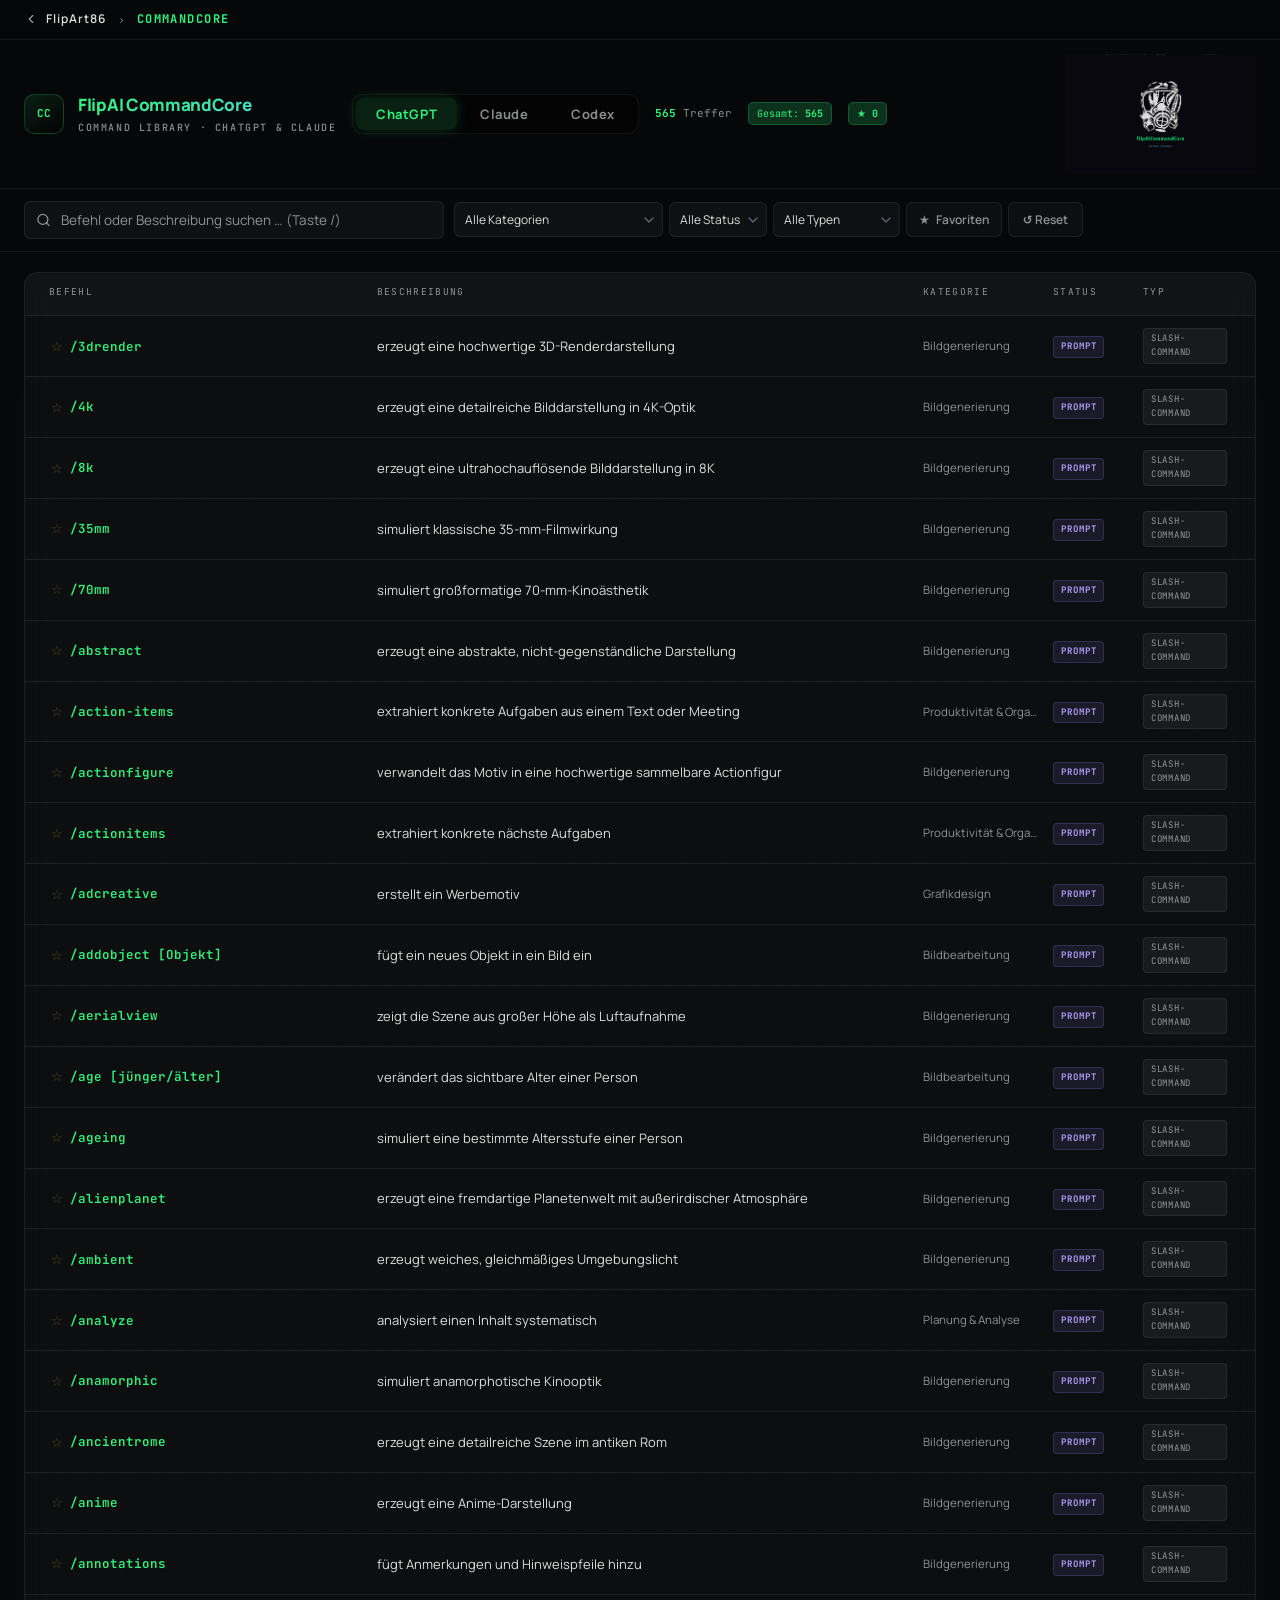
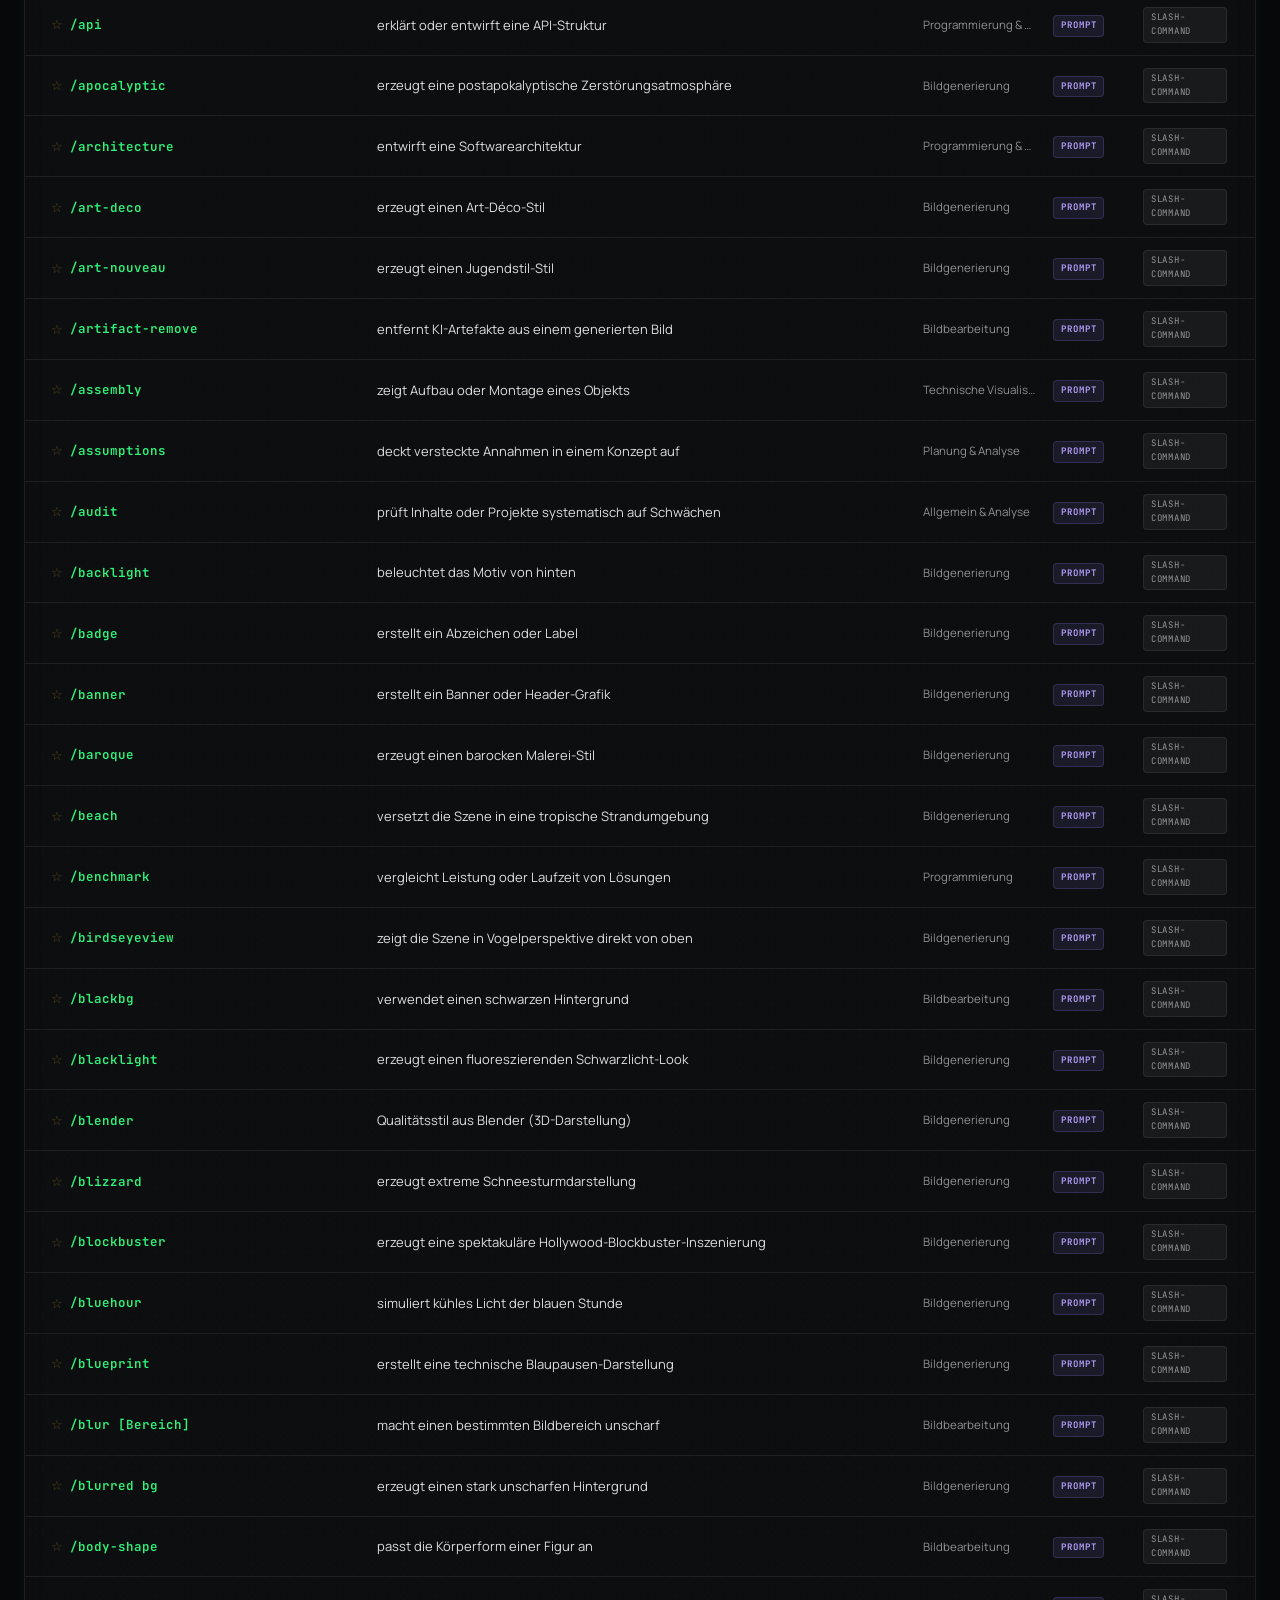
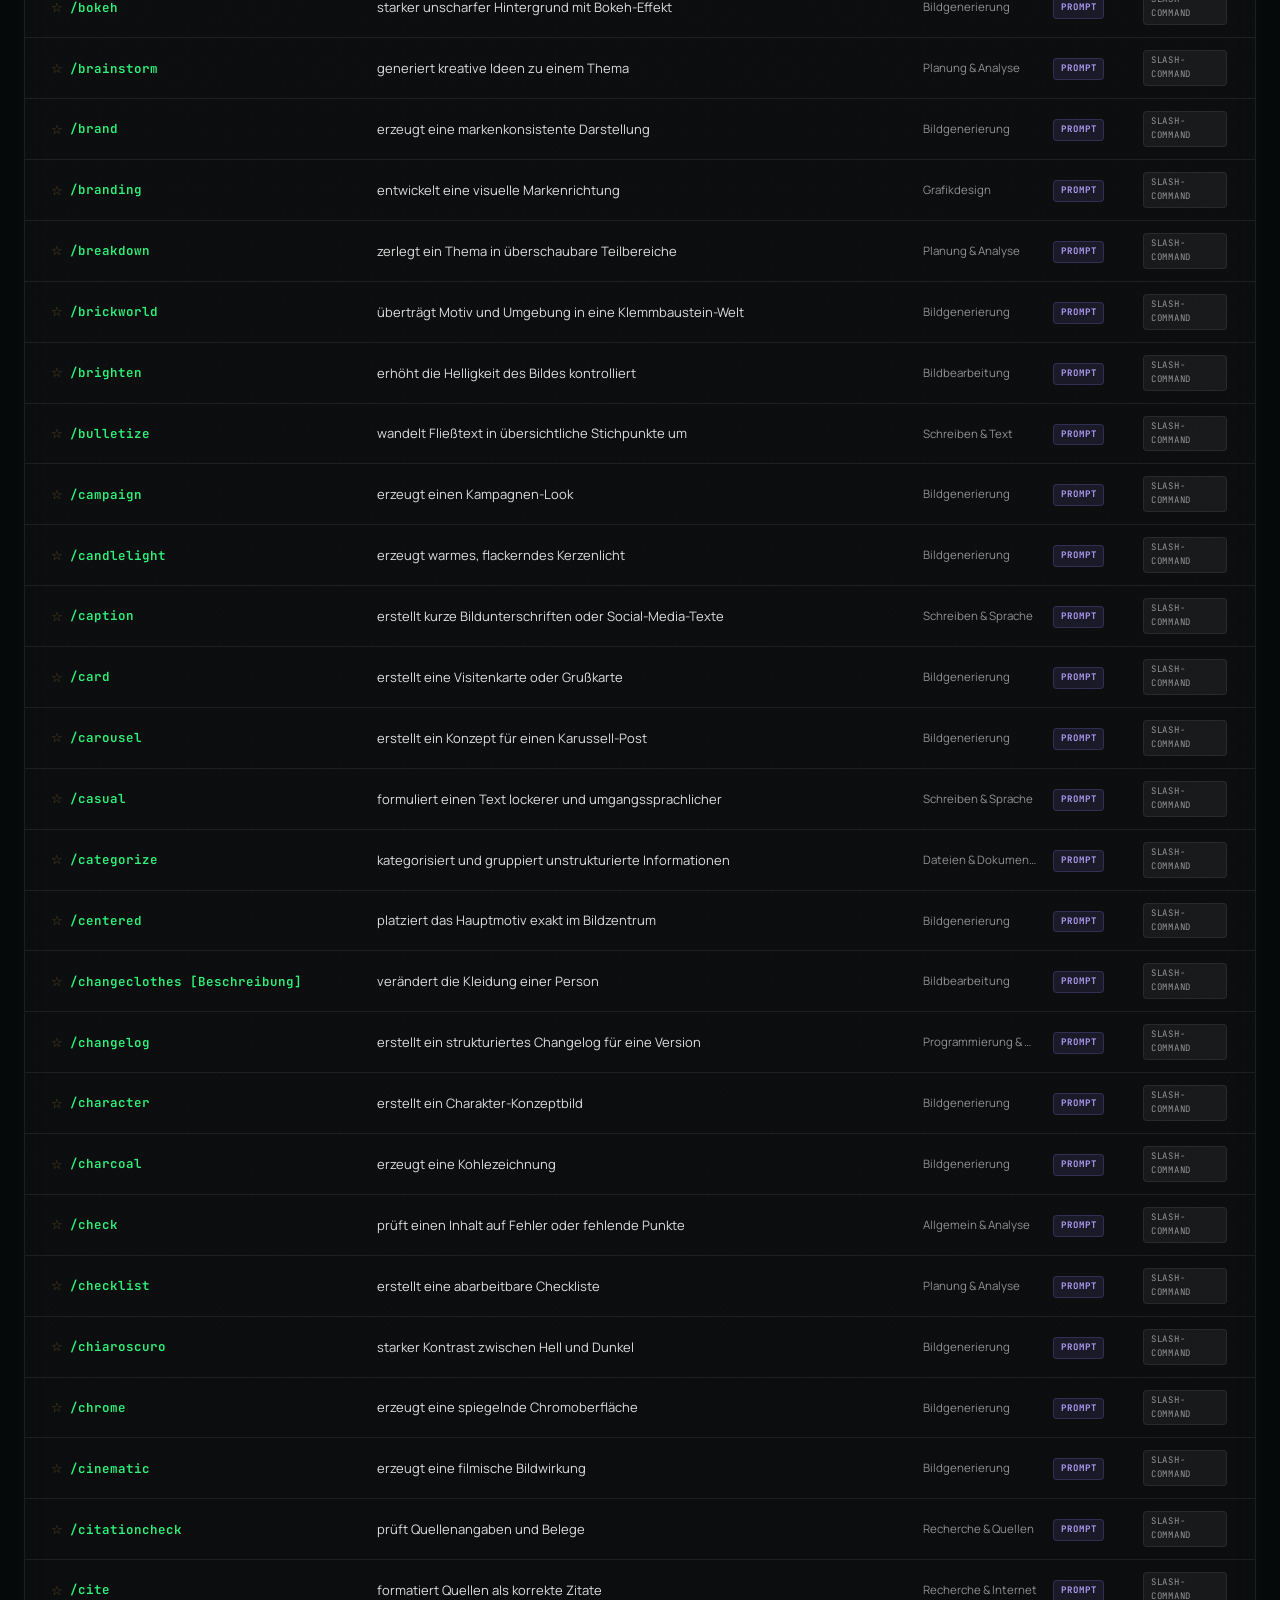
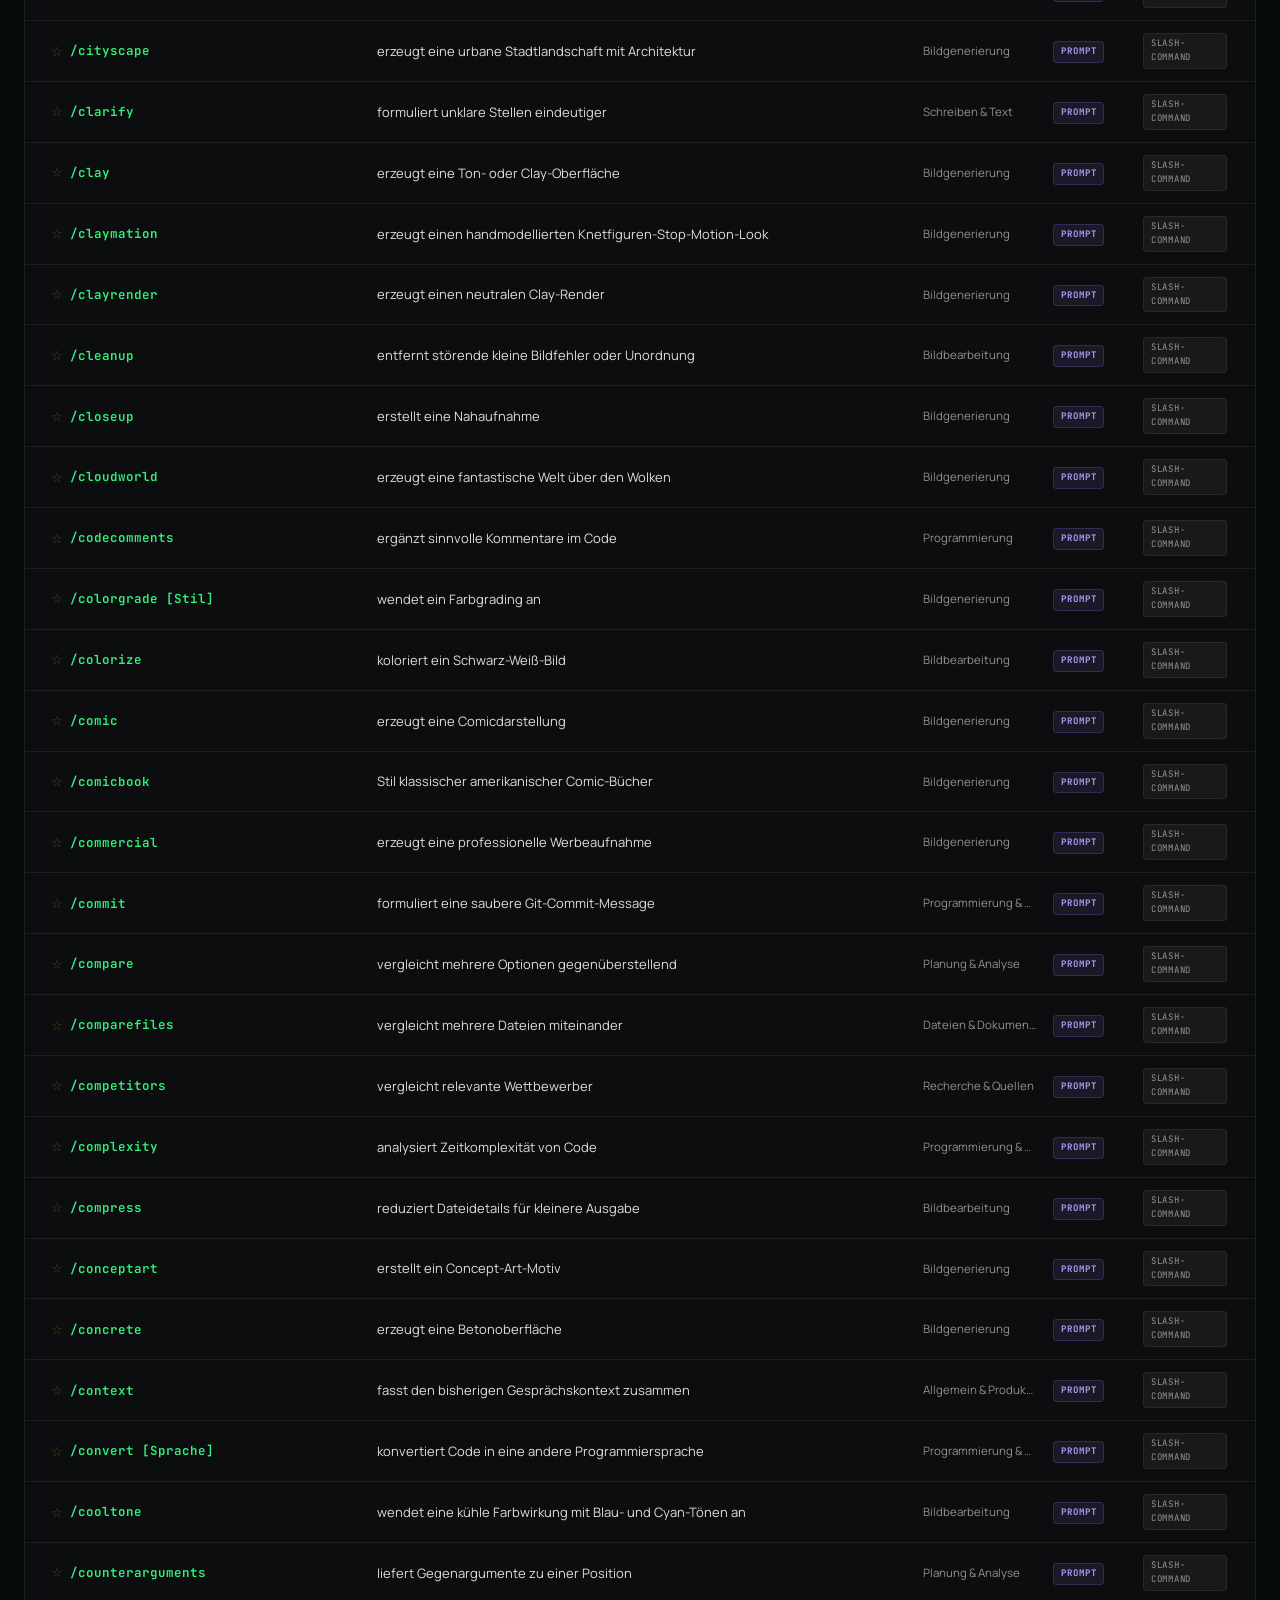
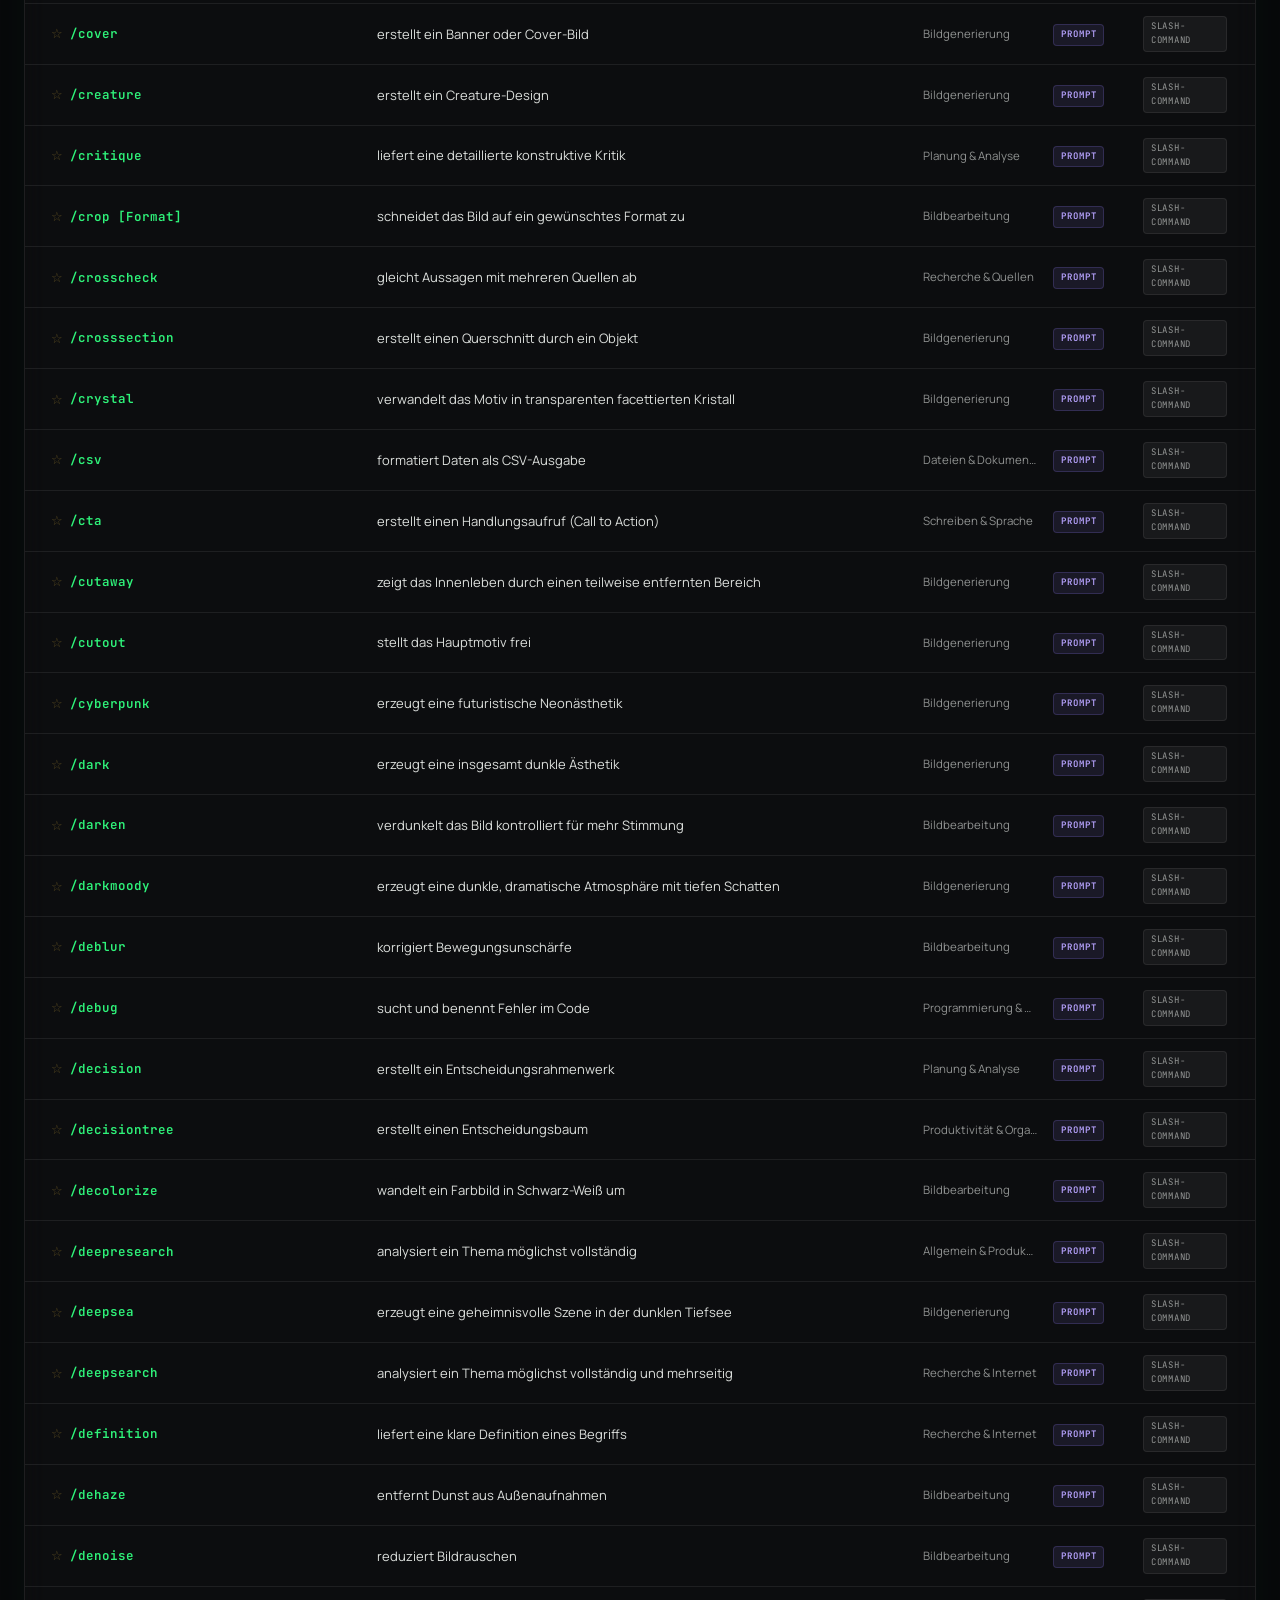
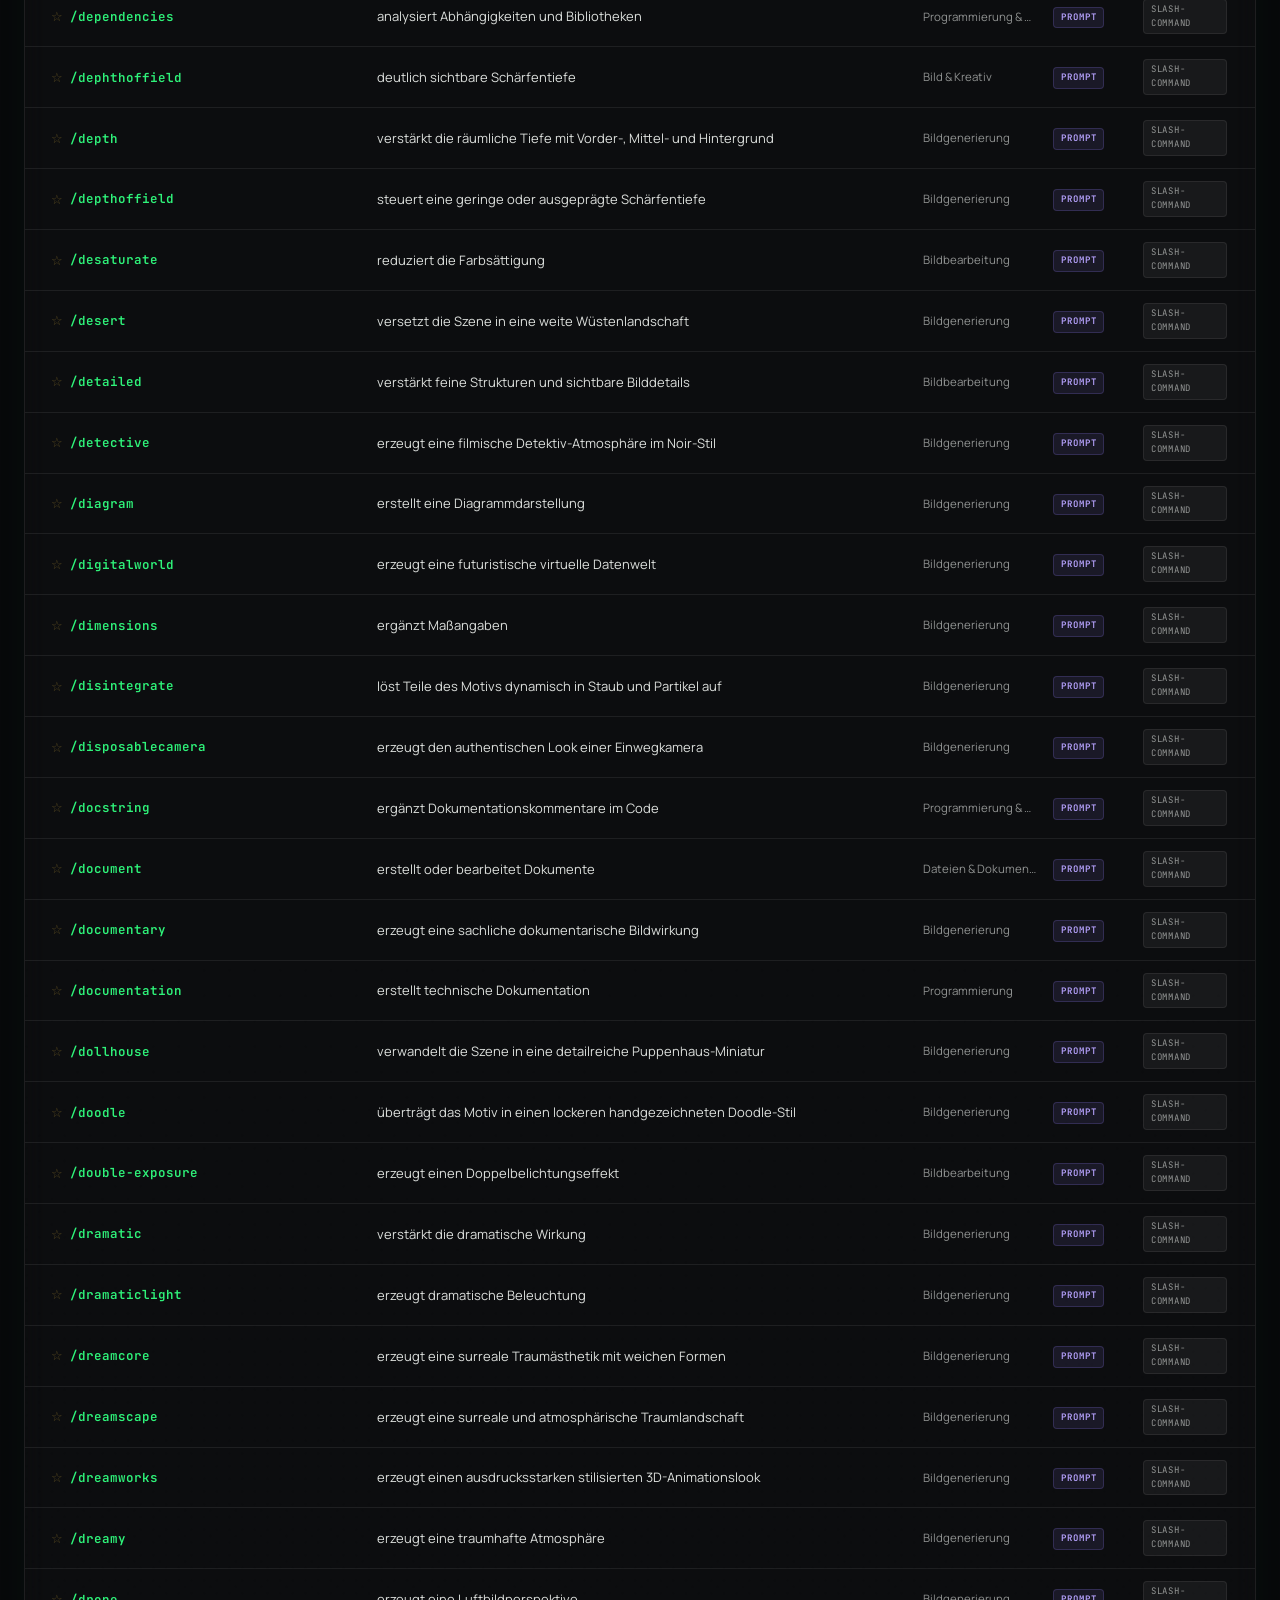
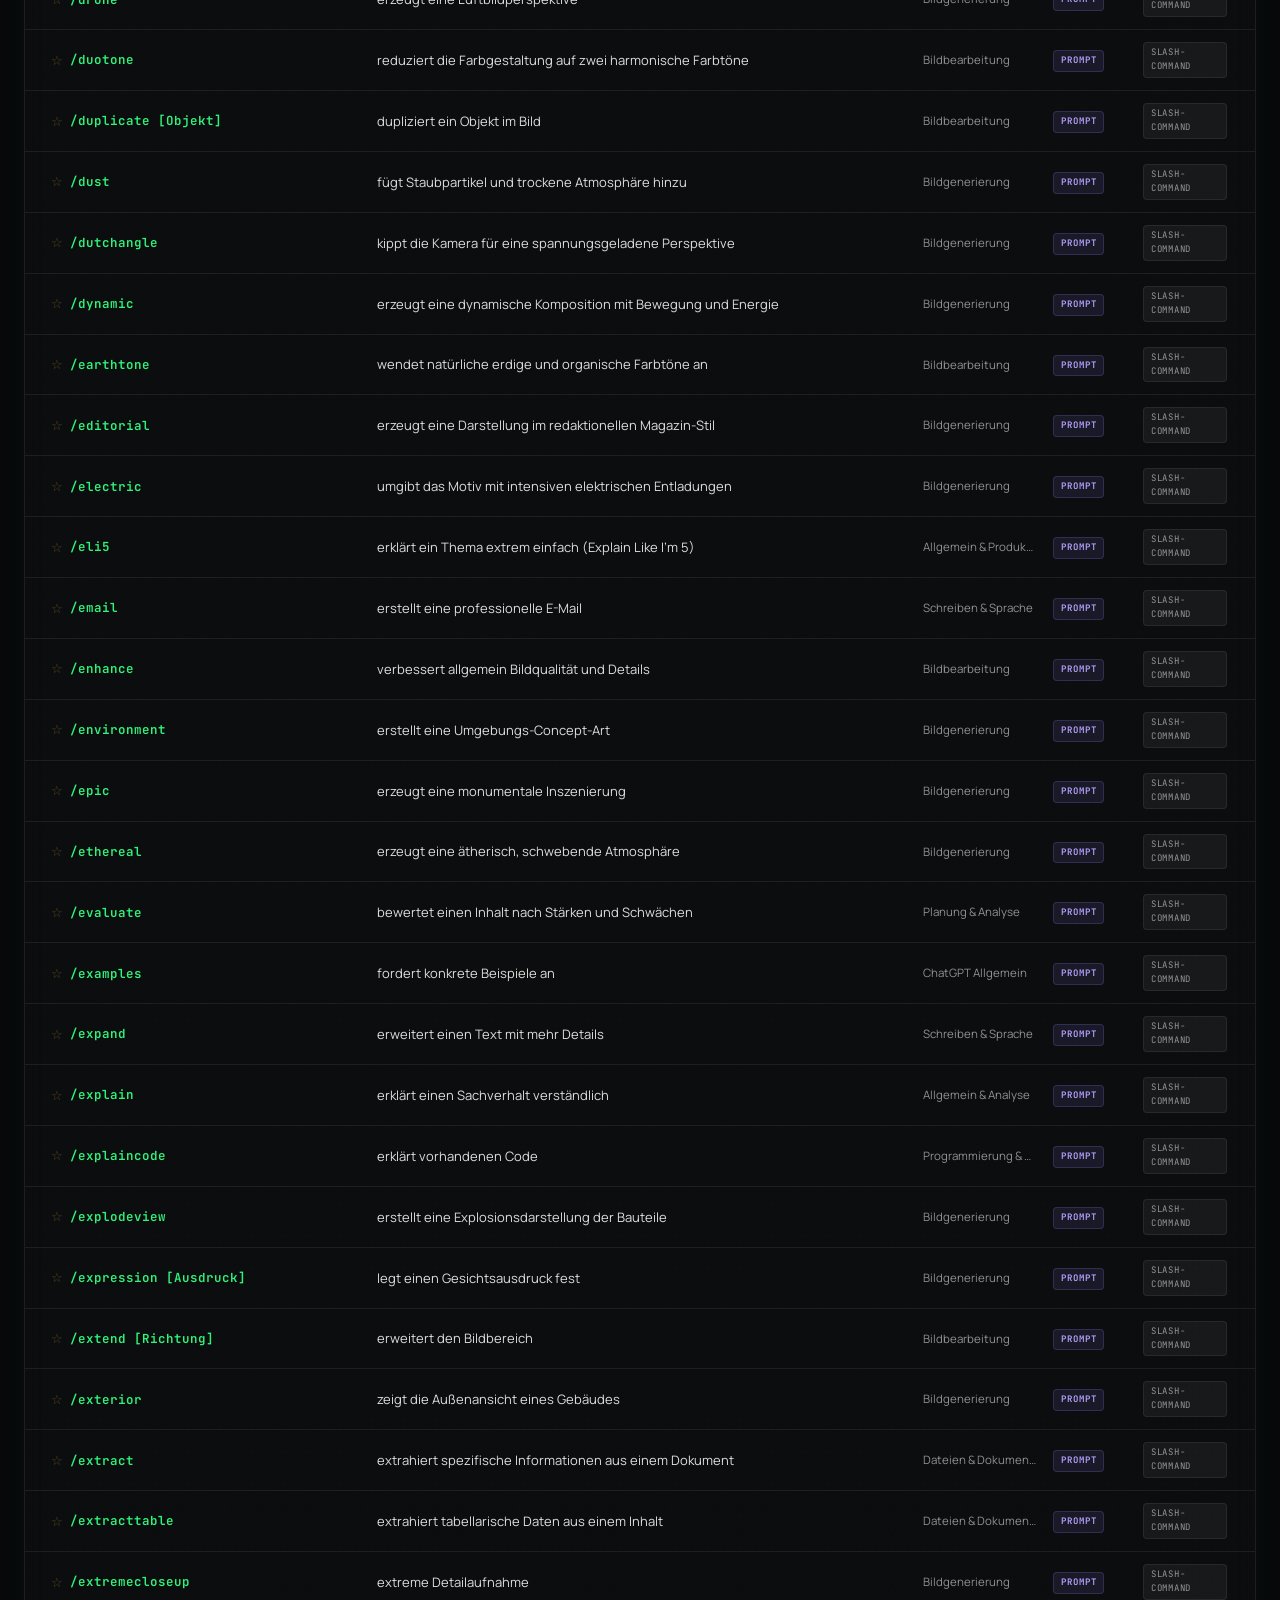
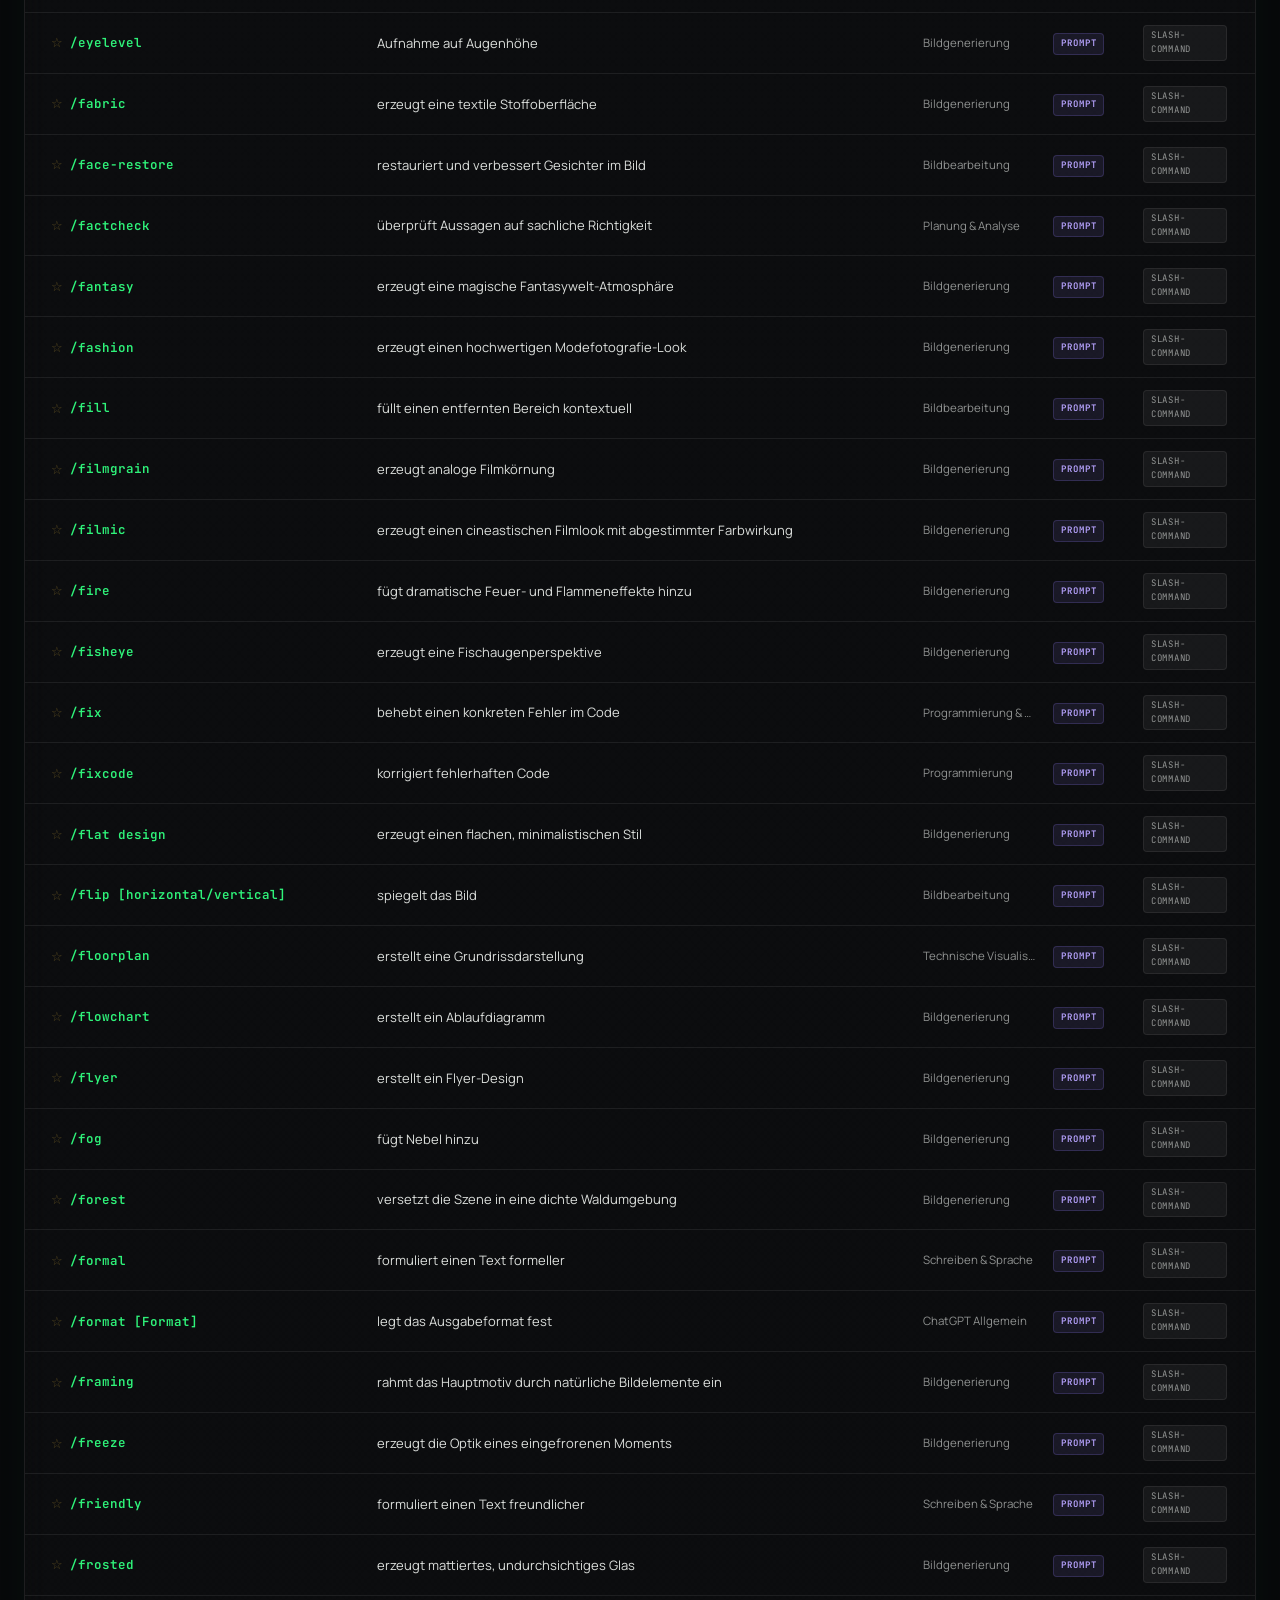
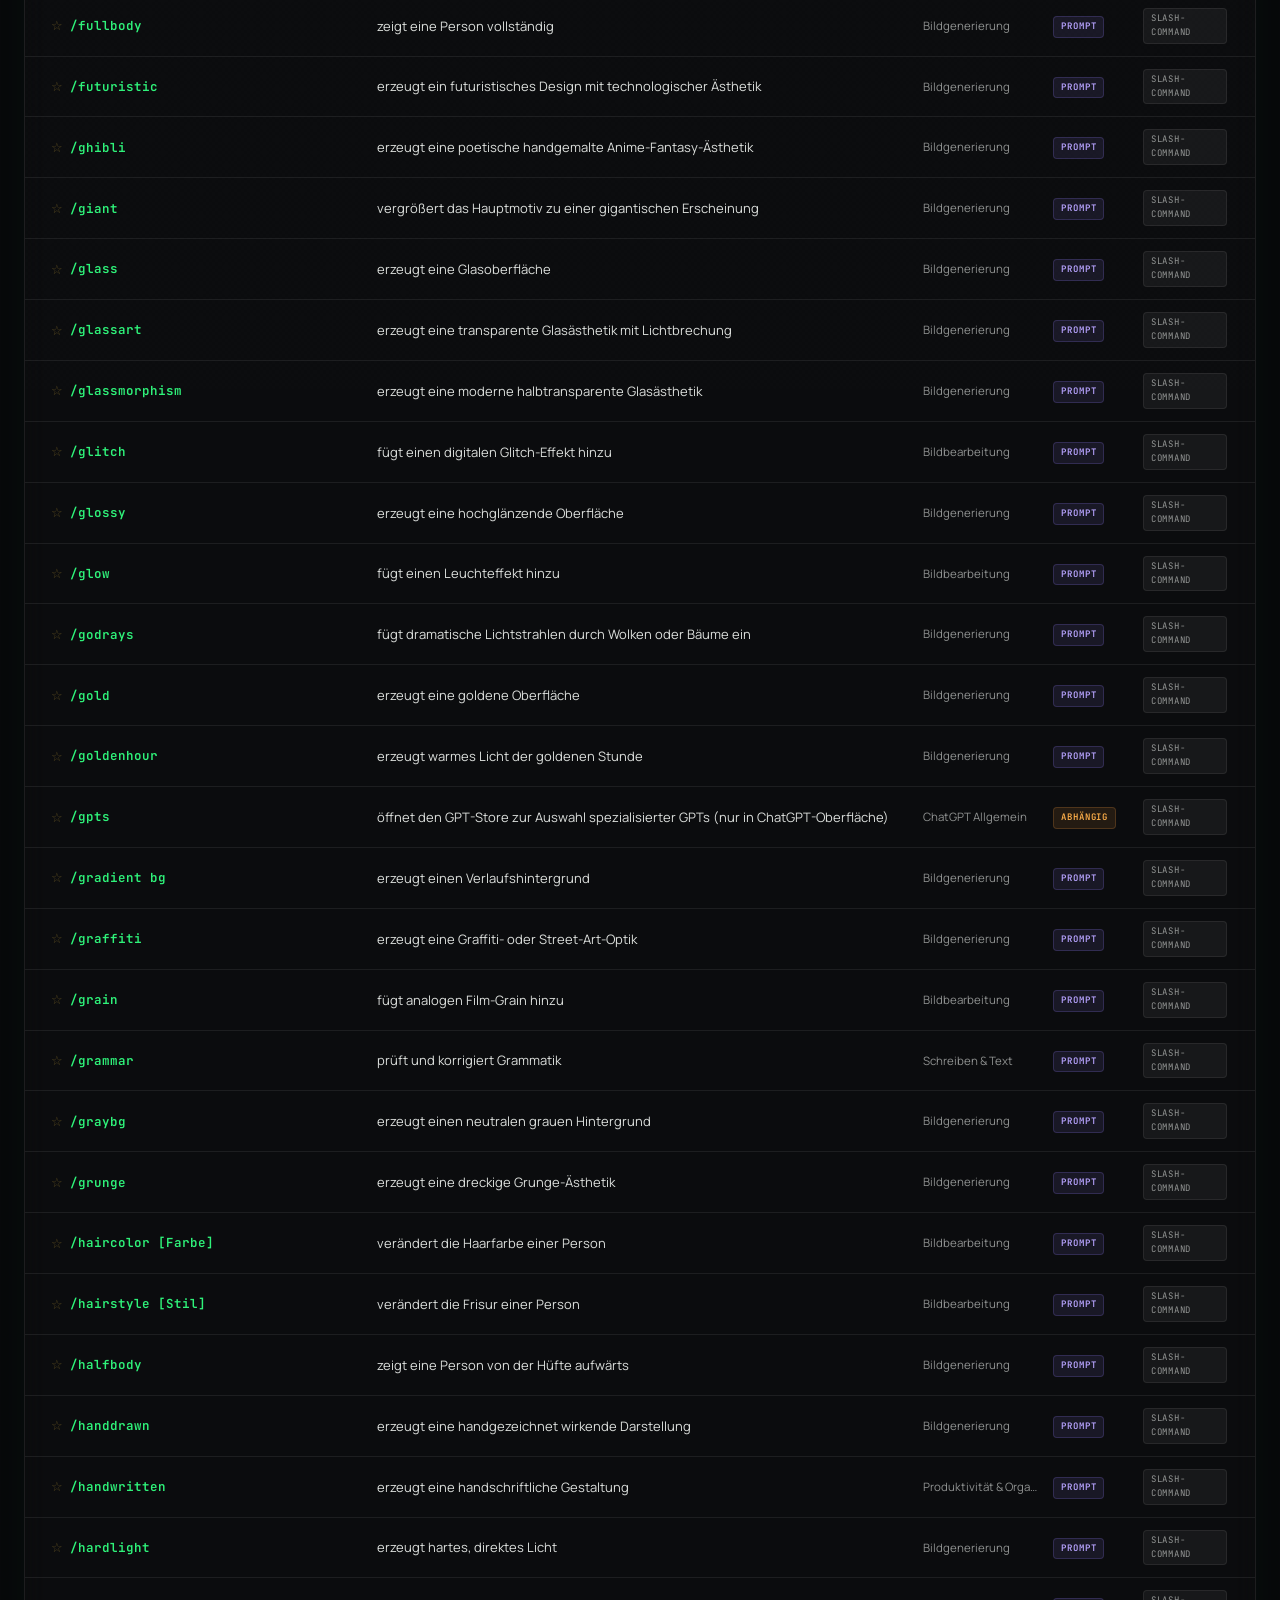
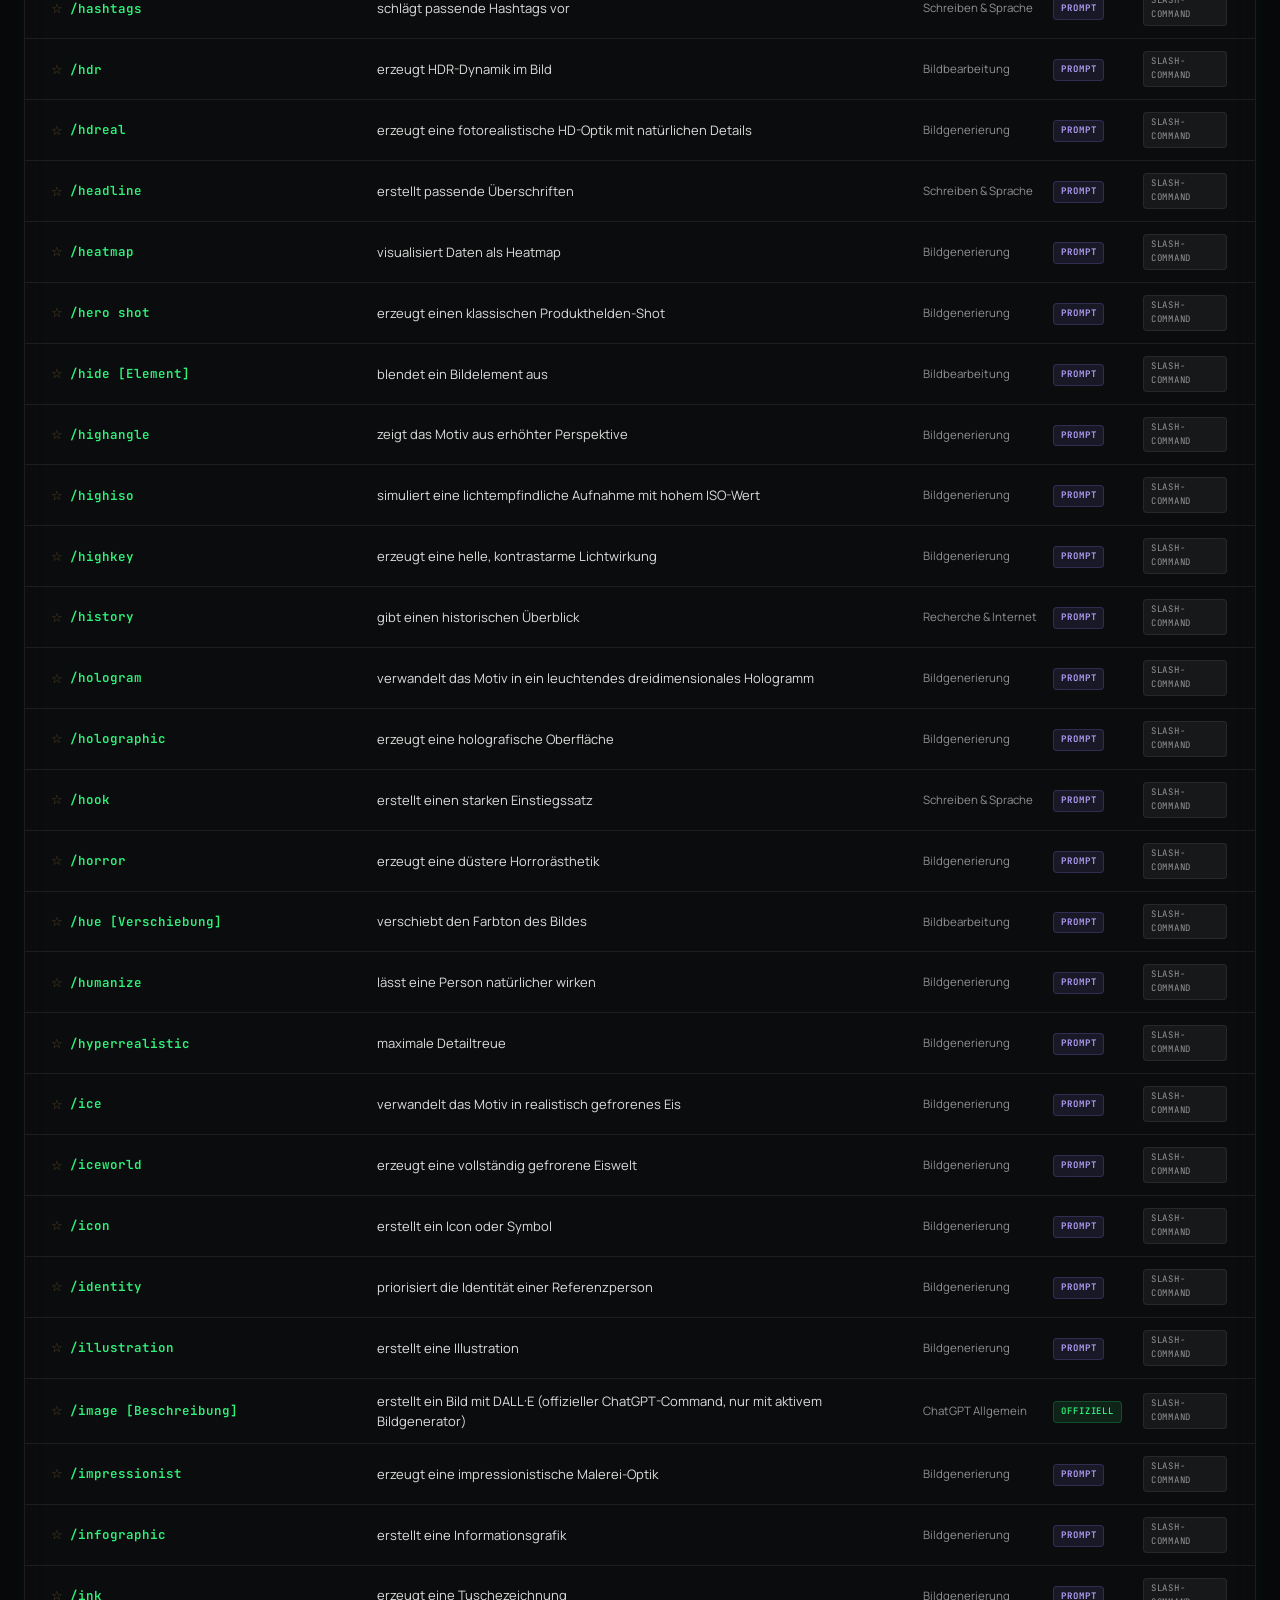
==== commandcore/index.html @ efc71245 "Website v3.9 veröffentlichen – CommandCore und Tools aktualisiert Co-Authored-By: Claude Sonnet 4.6 " ====
<!DOCTYPE html>
<html lang="de" data-platform="chatgpt">
<head>
<meta charset="UTF-8">
<meta name="viewport" content="width=device-width, initial-scale=1.0">
<title>FlipAI CommandCore — FlipArt86</title>
<meta name="description" content="Durchsuchbare Command Library für ChatGPT, Claude und Codex. 565 ChatGPT · 368 Claude · 131 Codex-Befehle — suchen, filtern, kopieren. FlipAICommandCore v1.0.2">
<meta name="robots" content="index, follow">
<link rel="canonical" href="https://www.flipart86.com/commandcore/">
<link rel="icon" type="image/png" href="../assets/logo-tile.png">
<link rel="apple-touch-icon" href="../assets/logo-tile.png">
<link rel="preconnect" href="https://fonts.googleapis.com">
<link rel="preconnect" href="https://fonts.gstatic.com" crossorigin>
<link href="https://fonts.googleapis.com/css2?family=JetBrains+Mono:wght@400;600;700&family=Manrope:wght@400;500;600;700;800&display=swap" rel="stylesheet">
<link rel="stylesheet" href="styles/commandcore.css">
</head>
<body>

<div class="topbar">
  <a href="../" class="topbar-back" aria-label="Zurück zu FlipArt86">
    <svg viewBox="0 0 24 24" fill="none" stroke="currentColor" stroke-width="2" stroke-linecap="round" stroke-linejoin="round"><polyline points="15 18 9 12 15 6"/></svg>
    FlipArt86
  </a>
  <span class="topbar-sep">›</span>
  <span class="topbar-title">COMMANDCORE</span>
</div>

<header>
  <div class="header-brand">
    <div class="header-logo-mark" aria-hidden="true">CC</div>
    <div>
      <div class="header-text-name">FlipAI CommandCore</div>
      <div class="header-text-sub">Command Library · ChatGPT &amp; Claude</div>
    </div>
  </div>
  <div class="platform-switch" role="group" aria-label="Platform wählen">
    <button class="plat-btn active" data-p="chatgpt">ChatGPT</button>
    <button class="plat-btn" data-p="claude">Claude</button>
    <button class="plat-btn" data-p="codex">Codex</button>
  </div>
  <div class="stats" aria-live="polite" aria-atomic="true">
    <span><strong id="stat-match">0</strong> Treffer</span>
    <span class="stat-chip">Gesamt: <strong id="stat-total">0</strong></span>
    <span class="stat-chip">★ <strong id="stat-fav">0</strong></span>
  </div>
  <div class="header-logo-wrap">
    <img class="header-logo-img" src="../assets/web/commandcore/flipai-commandcore-splash.webp" alt="FlipAICommandCore Logo" width="1588" height="996">
  </div>
</header>

<div class="toolbar" role="search">
  <div class="search-wrap">
    <svg class="search-icon" viewBox="0 0 24 24" fill="none" stroke="currentColor" stroke-width="2" stroke-linecap="round" stroke-linejoin="round" aria-hidden="true"><circle cx="11" cy="11" r="8"/><path d="m21 21-4.35-4.35"/></svg>
    <input type="search" id="cc-search" class="search-input" placeholder="Befehl oder Beschreibung suchen … (Taste /)" aria-label="Befehle durchsuchen" autocomplete="off" spellcheck="false">
    <button id="cc-search-clear" class="search-clear" aria-label="Suche leeren" title="Suche leeren">
      <svg width="13" height="13" viewBox="0 0 24 24" fill="none" stroke="currentColor" stroke-width="2.5" stroke-linecap="round"><line x1="18" y1="6" x2="6" y2="18"/><line x1="6" y1="6" x2="18" y2="18"/></svg>
    </button>
  </div>
  <div class="filter-group">
    <select id="cc-cat"    class="filter-select" aria-label="Kategorie filtern"><option value="">Alle Kategorien</option></select>
    <select id="cc-status" class="filter-select" aria-label="Status filtern"><option value="">Alle Status</option></select>
    <select id="cc-type"   class="filter-select" aria-label="Typ filtern"><option value="">Alle Typen</option></select>
    <button id="cc-fav-toggle" class="fav-toggle" aria-pressed="false" title="Nur Favoriten anzeigen">
      <span class="fav-star" aria-hidden="true">★</span> Favoriten
    </button>
    <button id="cc-reset" class="btn-reset" aria-label="Alle Filter zurücksetzen">↺ Reset</button>
  </div>
</div>

<main id="main-content">
  <div class="cmd-table-wrap">
    <div class="cmd-thead" role="row" aria-hidden="true">
      <div class="th">Befehl</div>
      <div class="th">Beschreibung</div>
      <div class="th">Kategorie</div>
      <div class="th">Status</div>
      <div class="th">Typ</div>
      <div class="th"></div>
    </div>
    <div id="cc-list" class="cmd-list" role="list" aria-label="Befehlsliste"></div>
    <div id="cc-empty" class="empty-state" role="status" aria-live="polite">
      <div class="empty-icon" aria-hidden="true">⌕</div>
      <div class="empty-title">Keine Treffer</div>
      <div class="empty-sub">Andere Suchbegriffe oder Filter ausprobieren</div>
      <button id="cc-empty-reset" class="empty-reset">↺ Alle Filter zurücksetzen</button>
    </div>
  </div>
</main>

<div id="cc-toast" class="toast" role="status" aria-live="polite" aria-atomic="true"></div>

<footer class="page-footer">
  <div class="footer-brand">
    <a href="../">← FlipArt86.com</a>
    &nbsp;·&nbsp; FlipAI CommandCore &nbsp;·&nbsp; © 2026 GStone City, AT
  </div>
  <div class="footer-meta">ChatGPT: 565 &nbsp;·&nbsp; Claude: 368 &nbsp;·&nbsp; Codex: 131 &nbsp;·&nbsp; Gesamt: 1.064 &nbsp;·&nbsp; v1.0.2</div>
</footer>

<script src="scripts/commandcore.js"></script>
</body>
</html>
---- commandcore/styles/commandcore.css ----
/* FlipAI CommandCore — Web-Version
   FlipArt86 Design: Near-black + Neon-Grün (ChatGPT) + Cyan (Claude)
   Stand: 2026-09-19 */

:root {
  --bg: #07080a;
  --bg-panel: rgba(10,12,16,0.97);
  --bg-glass: rgba(14,16,22,0.85);
  --bg-row: rgba(18,20,28,0.55);
  --bg-row-hover: rgba(26,30,42,0.80);
  --green: #2ff37a;
  --cyan: #4fd0e0;
  --accent: var(--green);
  --accent-dim: rgba(47,243,122,0.18);
  --accent-glow: 0 0 18px rgba(47,243,122,0.28);
  --text: #eef1ee;
  --text-sub: rgba(238,241,238,0.92);
  --text-dim: rgba(238,241,238,0.58);
  --border: rgba(255,255,255,0.07);
  --border-accent: rgba(47,243,122,0.22);
  --radius: 10px;
  --radius-sm: 6px;
  --mono: 'JetBrains Mono', 'Cascadia Code', 'Consolas', monospace;
  --sans: 'Manrope', system-ui, sans-serif;
  --transition: 0.15s ease;
}
[data-platform="claude"] {
  --accent: var(--cyan);
  --accent-dim: rgba(79,208,224,0.15);
  --accent-glow: 0 0 18px rgba(79,208,224,0.25);
  --border-accent: rgba(79,208,224,0.22);
}

*,*::before,*::after { box-sizing: border-box; margin: 0; padding: 0; }
html { scroll-behavior: smooth; }
body {
  background: var(--bg);
  color: var(--text);
  font-family: var(--sans);
  font-size: 14px;
  line-height: 1.55;
  min-height: 100vh;
  display: flex;
  flex-direction: column;
}

:focus-visible { outline: 2px solid var(--accent); outline-offset: 2px; border-radius: var(--radius-sm); }
@media (prefers-reduced-motion: reduce) { *, *::before, *::after { transition: none !important; animation: none !important; } }

::-webkit-scrollbar { width: 5px; }
::-webkit-scrollbar-track { background: transparent; }
::-webkit-scrollbar-thumb { background: rgba(255,255,255,0.09); border-radius: 3px; }
::-webkit-scrollbar-thumb:hover { background: rgba(255,255,255,0.18); }

.topbar {
  background: rgba(7,8,10,0.98);
  border-bottom: 1px solid var(--border);
  padding: 10px 24px;
  display: flex;
  align-items: center;
  gap: 12px;
  position: sticky;
  top: 0;
  z-index: 200;
  backdrop-filter: blur(12px);
}
.topbar-back {
  display: flex;
  align-items: center;
  gap: 8px;
  color: var(--text-sub);
  text-decoration: none;
  font-size: 12px;
  font-weight: 600;
  letter-spacing: 0.08em;
  transition: color var(--transition);
}
.topbar-back:hover { color: var(--text); }
.topbar-back svg { width: 14px; height: 14px; opacity: 0.7; }
.topbar-sep { color: var(--text-dim); font-size: 11px; }
.topbar-title {
  font-size: 12px;
  font-weight: 700;
  letter-spacing: 0.12em;
  color: var(--accent);
  font-family: var(--mono);
  transition: color var(--transition);
}

header {
  background: rgba(7,8,10,0.99);
  border-bottom: 1px solid var(--border);
  padding: 14px 24px 14px;
  display: flex;
  flex-wrap: nowrap;
  align-items: center;
  gap: 16px;
}
/* Logo rechts im Header */
.header-logo-wrap {
  margin-left: auto;
  flex-shrink: 0;
  display: flex;
  align-items: center;
  overflow: hidden;
}
.header-logo-img {
  display: block;
  height: 120px;
  width: auto;
  max-width: 260px;
  object-fit: contain;
  object-position: right center;
  opacity: 0.88;
  pointer-events: none;
  user-select: none;
}
.header-brand { display: flex; align-items: center; gap: 14px; flex-shrink: 0; }
.header-logo-mark {
  width: 40px; height: 40px;
  border-radius: 10px;
  border: 1px solid var(--border-accent);
  background: linear-gradient(145deg, rgba(47,243,122,0.10), rgba(0,0,0,0.5));
  display: flex; align-items: center; justify-content: center;
  font-family: var(--mono);
  font-size: 11px; font-weight: 700;
  color: var(--accent);
  flex-shrink: 0;
  transition: border-color var(--transition), color var(--transition);
}
.header-text-name {
  font-size: 17px; font-weight: 800; letter-spacing: -0.3px;
  background: linear-gradient(135deg, var(--green) 0%, var(--cyan) 100%);
  -webkit-background-clip: text; -webkit-text-fill-color: transparent; background-clip: text;
}
.header-text-sub {
  font-size: 10px; font-weight: 500; letter-spacing: 0.16em;
  color: var(--text-dim); margin-top: 1px;
  font-family: var(--mono);
  text-transform: uppercase;
}

.platform-switch {
  display: flex; gap: 3px;
  background: rgba(0,0,0,0.45);
  border: 1px solid rgba(255,255,255,0.06);
  border-radius: 11px; padding: 3px;
}
.plat-btn {
  padding: 7px 20px;
  border: none; border-radius: 8px;
  cursor: pointer; font-size: 13px; font-weight: 700;
  letter-spacing: 0.04em;
  transition: var(--transition);
  background: transparent;
  color: var(--text-dim);
  font-family: inherit;
}
.plat-btn[data-p="chatgpt"].active { background: rgba(47,243,122,0.12); color: var(--green); box-shadow: 0 0 14px rgba(47,243,122,0.18); }
.plat-btn[data-p="claude"].active  { background: rgba(79,208,224,0.12); color: var(--cyan);  box-shadow: 0 0 14px rgba(79,208,224,0.18); }
.plat-btn:hover:not(.active) { background: rgba(255,255,255,0.05); color: var(--text-sub); }

.stats {
  font-family: var(--mono);
  font-size: 11px;
  color: var(--text-dim);
  display: flex; gap: 16px; align-items: center; flex-wrap: wrap;
}
.stats strong { color: var(--accent); font-weight: 700; transition: color var(--transition); }
.stat-chip {
  background: var(--accent-dim);
  border: 1px solid var(--border-accent);
  border-radius: 5px; padding: 3px 8px;
  font-size: 10px; color: var(--accent);
  transition: all var(--transition);
}

.toolbar {
  position: sticky;
  top: 43px;
  z-index: 150;
  background: rgba(7,8,10,0.97);
  border-bottom: 1px solid var(--border);
  padding: 12px 24px;
  display: flex; flex-wrap: wrap; gap: 10px; align-items: center;
  backdrop-filter: blur(10px);
}

.search-wrap { position: relative; flex: 1; min-width: 200px; max-width: 420px; }
.search-icon {
  position: absolute; left: 12px; top: 50%;
  transform: translateY(-50%);
  color: var(--text-dim); pointer-events: none;
  width: 15px; height: 15px;
}
.search-input {
  width: 100%;
  background: rgba(255,255,255,0.04);
  border: 1px solid var(--border);
  border-radius: var(--radius-sm);
  color: var(--text); font-family: inherit; font-size: 13.5px;
  padding: 9px 36px 9px 36px;
  outline: none;
  transition: border-color var(--transition), box-shadow var(--transition);
}
.search-input::placeholder { color: var(--text-dim); }
.search-input:focus { border-color: var(--border-accent); box-shadow: 0 0 0 3px var(--accent-dim); }
.search-clear {
  position: absolute; right: 10px; top: 50%;
  transform: translateY(-50%);
  background: none; border: none; color: var(--text-dim);
  cursor: pointer; padding: 2px;
  display: none; align-items: center; justify-content: center;
  border-radius: 4px; transition: color var(--transition);
}
.search-clear:hover { color: var(--text); }
.search-clear.visible { display: flex; }

.filter-group { display: flex; gap: 6px; align-items: center; flex-wrap: wrap; }
.filter-select {
  background: rgba(255,255,255,0.04);
  border: 1px solid var(--border);
  border-radius: var(--radius-sm);
  color: var(--text-sub); font-family: inherit; font-size: 12px;
  padding: 8px 26px 8px 10px;
  outline: none; cursor: pointer;
  transition: border-color var(--transition);
  appearance: none; -webkit-appearance: none;
  background-image: url("data:image/svg+xml,%3Csvg xmlns='http://www.w3.org/2000/svg' width='10' height='6' fill='none'%3E%3Cpath d='M1 1l4 4 4-4' stroke='%23596070' stroke-width='1.5' stroke-linecap='round' stroke-linejoin='round'/%3E%3C/svg%3E");
  background-repeat: no-repeat; background-position: right 8px center;
}
.filter-select:focus { border-color: var(--border-accent); }

.fav-toggle {
  display: flex; align-items: center; gap: 6px;
  padding: 8px 12px;
  background: rgba(255,255,255,0.03);
  border: 1px solid var(--border);
  border-radius: var(--radius-sm);
  color: var(--text-dim); font-size: 12px; font-weight: 600;
  cursor: pointer; transition: all var(--transition);
  white-space: nowrap; font-family: inherit;
}
.fav-toggle:hover { border-color: var(--border-accent); color: var(--text-sub); }
.fav-toggle.active { background: rgba(255,200,50,0.08); border-color: rgba(255,200,50,0.3); color: #f5c842; }

.btn-reset {
  padding: 8px 14px;
  background: rgba(255,255,255,0.03);
  border: 1px solid var(--border);
  border-radius: var(--radius-sm);
  color: var(--text-dim); font-size: 12px; font-weight: 600;
  cursor: pointer; transition: all var(--transition);
  font-family: inherit; white-space: nowrap;
}
.btn-reset:hover { border-color: rgba(255,80,80,0.3); color: #ff6060; }

main { flex: 1; max-width: 1400px; width: 100%; margin: 0 auto; padding: 20px 24px 60px; }

.cmd-table-wrap {
  border-radius: 14px; border: 1px solid var(--border);
  background: linear-gradient(180deg, rgba(255,255,255,0.028), rgba(255,255,255,0.010));
  overflow: hidden; backdrop-filter: blur(12px);
  box-shadow: 0 32px 80px -60px rgba(47,243,122,0.3);
  transition: box-shadow var(--transition);
}
[data-platform="claude"] .cmd-table-wrap { box-shadow: 0 32px 80px -60px rgba(79,208,224,0.25); }

.cmd-thead {
  display: grid;
  grid-template-columns: minmax(0,2.4fr) minmax(0,4fr) 130px 90px 100px;
  padding: 10px 20px 10px 16px;
  border-bottom: 1px solid var(--border);
  background: rgba(255,255,255,0.02);
}
.th { font-family: var(--mono); font-size: 9.5px; letter-spacing: 0.14em; text-transform: uppercase; color: var(--text-dim); padding: 2px 8px; }

.cmd-list { display: flex; flex-direction: column; }
.cmd-row {
  display: grid;
  grid-template-columns: minmax(0,2.4fr) minmax(0,4fr) 130px 90px 100px;
  padding: 0 20px 0 16px;
  border-bottom: 1px solid var(--border);
  align-items: center;
  transition: background var(--transition);
  min-height: 52px;
}
.cmd-row:last-child { border-bottom: none; }
.cmd-row:hover { background: rgba(255,255,255,0.025); }
.cmd-row.fav-row { background: rgba(245,200,66,0.04); }
.cmd-row.fav-row:hover { background: rgba(245,200,66,0.07); }

.cmd-cell { padding: 12px 8px; font-size: 13px; min-width: 0; }
.cmd-cell-cmd { font-family: var(--mono); font-size: 12.5px; color: var(--accent); font-weight: 600; transition: color var(--transition); display: flex; align-items: center; gap: 5px; overflow: hidden; }
.cmd-text {
  overflow: hidden; text-overflow: ellipsis; white-space: nowrap;
  flex: 1; min-width: 0;
  cursor: pointer;
  border-radius: 3px;
  transition: opacity var(--transition), text-decoration-color var(--transition);
  text-decoration: underline;
  text-decoration-color: transparent;
  text-decoration-thickness: 1px;
  text-underline-offset: 2px;
}
.cmd-text:hover {
  text-decoration-color: rgba(255,255,255,0.25);
}
.cmd-text.copied {
  opacity: 0.55;
}
.cmd-cell-desc { color: var(--text-sub); font-size: 13px; overflow: hidden; display: -webkit-box; -webkit-line-clamp: 2; -webkit-box-orient: vertical; }
.cmd-cell-cat { font-size: 11.5px; color: var(--text-dim); overflow: hidden; text-overflow: ellipsis; white-space: nowrap; }

.status-chip { display: inline-block; font-family: var(--mono); font-size: 9px; letter-spacing: 0.1em; padding: 3px 7px; border-radius: 4px; font-weight: 600; text-transform: uppercase; border: 1px solid transparent; }
.status-OFFIZIELL { background: rgba(47,243,122,0.10); color: var(--green); border-color: rgba(47,243,122,0.2); }
.status-CLI       { background: rgba(79,208,224,0.10); color: var(--cyan);  border-color: rgba(79,208,224,0.2); }
.status-PROMPT    { background: rgba(150,130,255,0.10); color: #b8a4ff; border-color: rgba(150,130,255,0.2); }
.status-SHORTCUT  { background: rgba(255,190,60,0.10); color: #f5c842; border-color: rgba(255,190,60,0.2); }
.status-ABHÄNGIG  { background: rgba(255,160,60,0.10); color: #ffb04a; border-color: rgba(255,160,60,0.2); }
.status-SKILL     { background: rgba(100,200,255,0.10); color: #7dd3fc; border-color: rgba(100,200,255,0.2); }
.status-WORKFLOW  { background: rgba(200,100,255,0.10); color: #d8a4ff; border-color: rgba(200,100,255,0.2); }
.status-LEGACY    { background: rgba(120,120,120,0.12); color: #888; border-color: rgba(120,120,120,0.2); }

.type-chip { display: inline-block; font-family: var(--mono); font-size: 9px; letter-spacing: 0.08em; padding: 3px 7px; border-radius: 4px; background: rgba(255,255,255,0.05); color: var(--text-dim); border: 1px solid var(--border); text-transform: uppercase; }

.cmd-actions { display: none; } /* Copy-Button entfernt — Klick auf Command-Text kopiert */
.btn-copy { display: none; } /* Copy-Button entfernt */
/* Stern — inline links neben Command */
.btn-fav {
  background: none; border: none; padding: 0;
  width: 16px; height: 16px; flex-shrink: 0;
  display: flex; align-items: center; justify-content: center;
  cursor: pointer; font-size: 13px; line-height: 1;
  color: rgba(245,200,66,0.30);
  transition: color var(--transition), transform 0.12s;
}
.btn-fav:hover  { color: rgba(245,200,66,0.72); transform: scale(1.18); }
.btn-fav.fav-active { color: #f5c842; }

.empty-state { display: none; flex-direction: column; align-items: center; justify-content: center; padding: 80px 24px; text-align: center; gap: 14px; }
.empty-state.visible { display: flex; }
.empty-icon { font-size: 36px; opacity: 0.35; }
.empty-title { font-size: 16px; font-weight: 700; color: var(--text-sub); }
.empty-sub { font-size: 13px; color: var(--text-dim); }
.empty-reset { margin-top: 8px; padding: 9px 18px; background: var(--accent-dim); border: 1px solid var(--border-accent); border-radius: var(--radius-sm); color: var(--accent); font-size: 13px; font-weight: 700; cursor: pointer; transition: all var(--transition); font-family: inherit; }
.empty-reset:hover { background: rgba(47,243,122,0.22); }

.toast {
  position: fixed; bottom: 28px; right: 28px;
  background: var(--bg-panel); border: 1px solid var(--border-accent); border-radius: var(--radius);
  padding: 11px 18px; font-size: 13px; font-weight: 600; color: var(--accent);
  box-shadow: 0 8px 32px rgba(0,0,0,0.6); z-index: 9999;
  opacity: 0; transform: translateY(12px);
  transition: opacity 0.2s ease, transform 0.2s ease, color var(--transition), border-color var(--transition);
  pointer-events: none;
}
.toast.show { opacity: 1; transform: translateY(0); }

.page-footer {
  background: rgba(7,8,10,0.99); border-top: 1px solid var(--border);
  padding: 20px 24px; display: flex; align-items: center; justify-content: space-between; flex-wrap: wrap; gap: 12px;
}
.footer-brand { font-size: 12px; color: var(--text-dim); font-family: var(--mono); letter-spacing: 0.08em; }
.footer-brand a { color: var(--text-sub); text-decoration: none; }
.footer-brand a:hover { color: var(--accent); }
.footer-meta { font-size: 11px; color: var(--text-dim); font-family: var(--mono); }

@media (max-width: 1024px) {
  .cmd-thead, .cmd-row { grid-template-columns: minmax(0,2fr) minmax(0,3.5fr) 110px 80px; }
  .th:nth-child(5), .cmd-cell:nth-child(5) { display: none; }
}
@media (max-width: 768px) {
  .cmd-thead { display: none; }
  .cmd-row { grid-template-columns: 1fr auto; grid-template-rows: auto auto auto; gap: 2px; padding: 14px 16px; min-height: auto; }
  .cmd-cell-cmd    { grid-column: 1; grid-row: 1; padding: 0 0 4px; }
  .cmd-cell-desc   { grid-column: 1; grid-row: 2; padding: 0 0 6px; font-size: 12px; }
  .cmd-cell-cat    { grid-column: 1; grid-row: 3; padding: 0; font-size: 11px; }
  .cmd-cell-status { grid-column: 2; grid-row: 1; padding: 0; justify-self: end; }
  .cmd-cell-type   { display: none; }
  /* .cmd-actions entfernt — kein Copy-Button mehr */
  header { flex-direction: row; flex-wrap: wrap; align-items: center; gap: 10px; }
  .header-logo-wrap { margin-left: auto; }
  .header-logo-img { height: 60px; max-width: 150px; }
  .toolbar { top: 43px; flex-direction: column; align-items: stretch; }
  .search-wrap { max-width: 100%; }
  .filter-group { flex-wrap: wrap; }
  .page-footer { flex-direction: column; align-items: flex-start; }
}
@media (max-width: 480px) {
  header, .toolbar, main { padding-left: 16px; padding-right: 16px; }
  .topbar { padding: 9px 16px; }
  .plat-btn { padding: 7px 14px; font-size: 12px; }
}

/* Splash-Block entfernt — Logo jetzt im Header rechts (.header-logo-wrap / .header-logo-img) */

/* Codex-Platform — Orange Akzent */
:root { --orange: #ff9a3c; }
[data-platform="codex"] {
  --accent: var(--orange);
  --accent-dim: rgba(255,154,60,0.15);
  --accent-glow: 0 0 18px rgba(255,154,60,0.25);
  --border-accent: rgba(255,154,60,0.35);
}
[data-platform="codex"] .cmd-table-wrap { box-shadow: 0 32px 80px -60px rgba(255,154,60,0.25); }
.plat-btn[data-p="codex"].active { background: rgba(255,154,60,0.12); color: var(--orange); box-shadow: 0 0 14px rgba(255,154,60,0.18); }
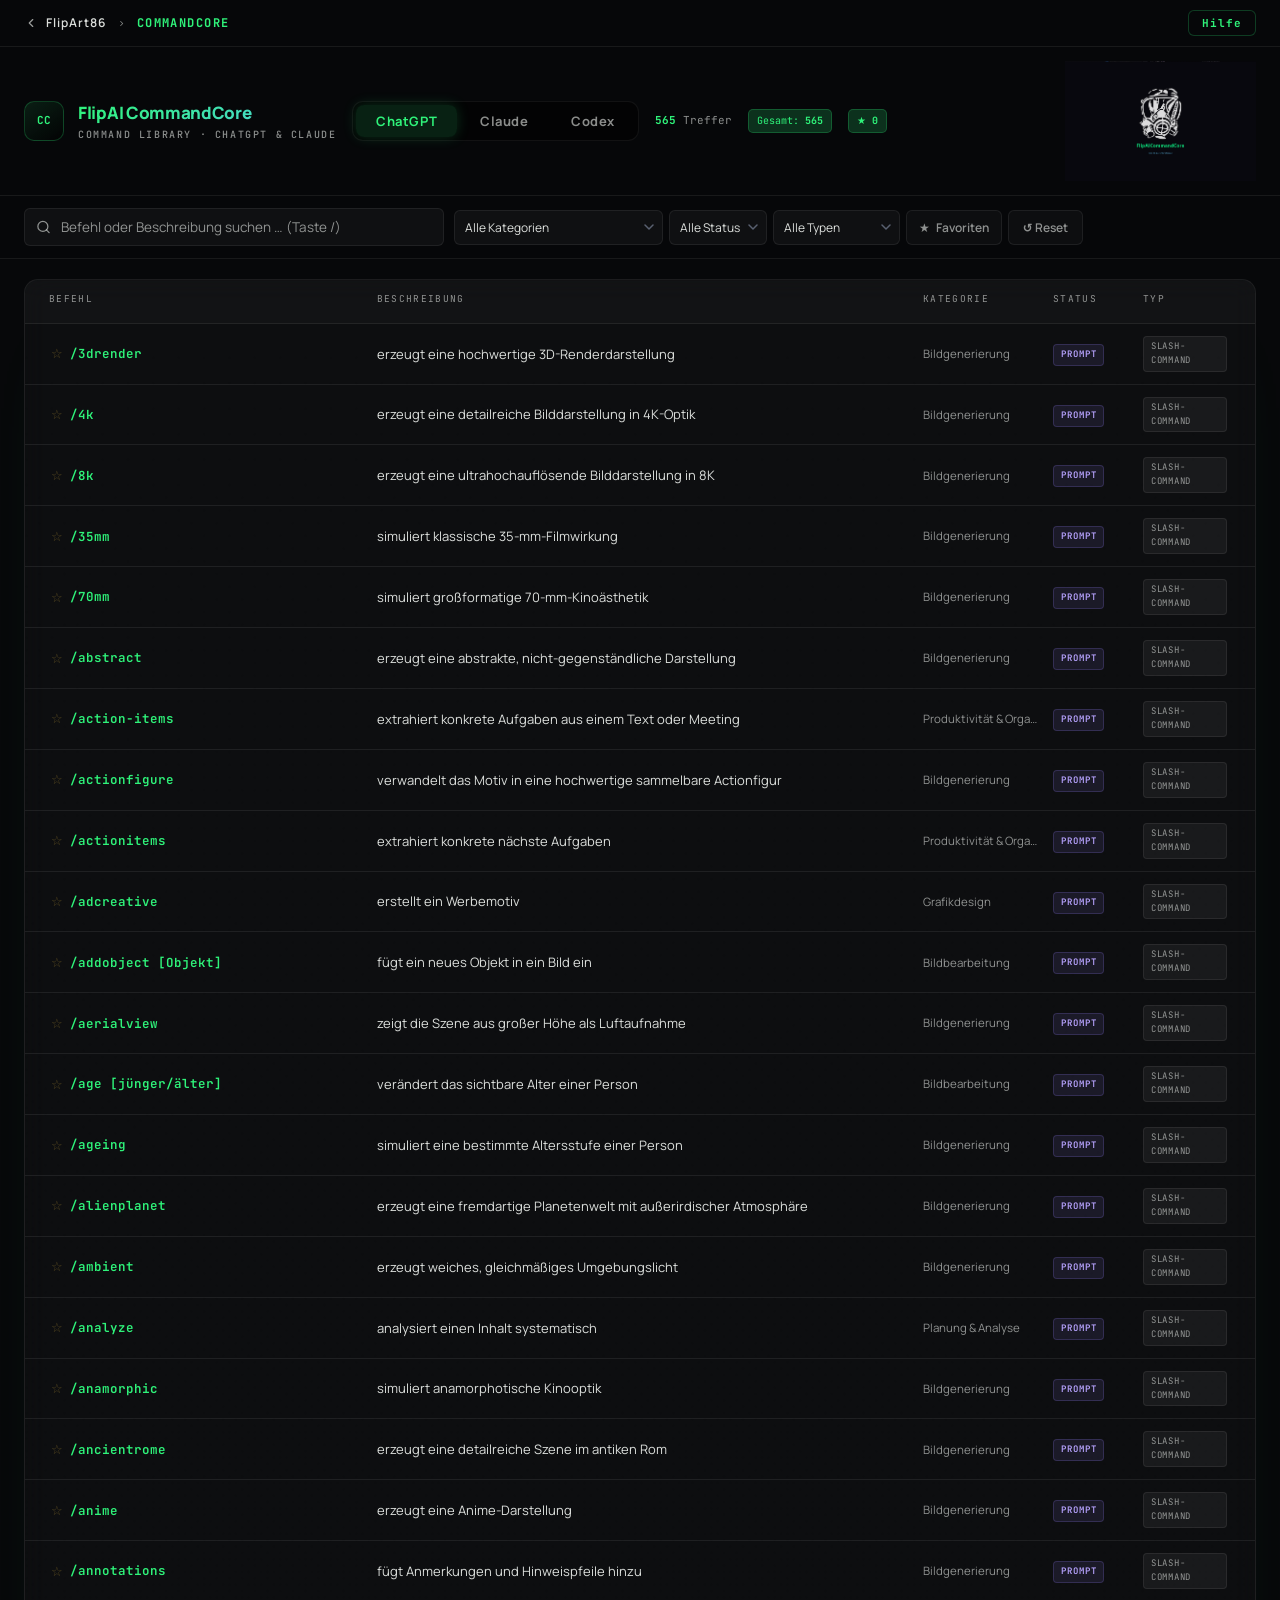
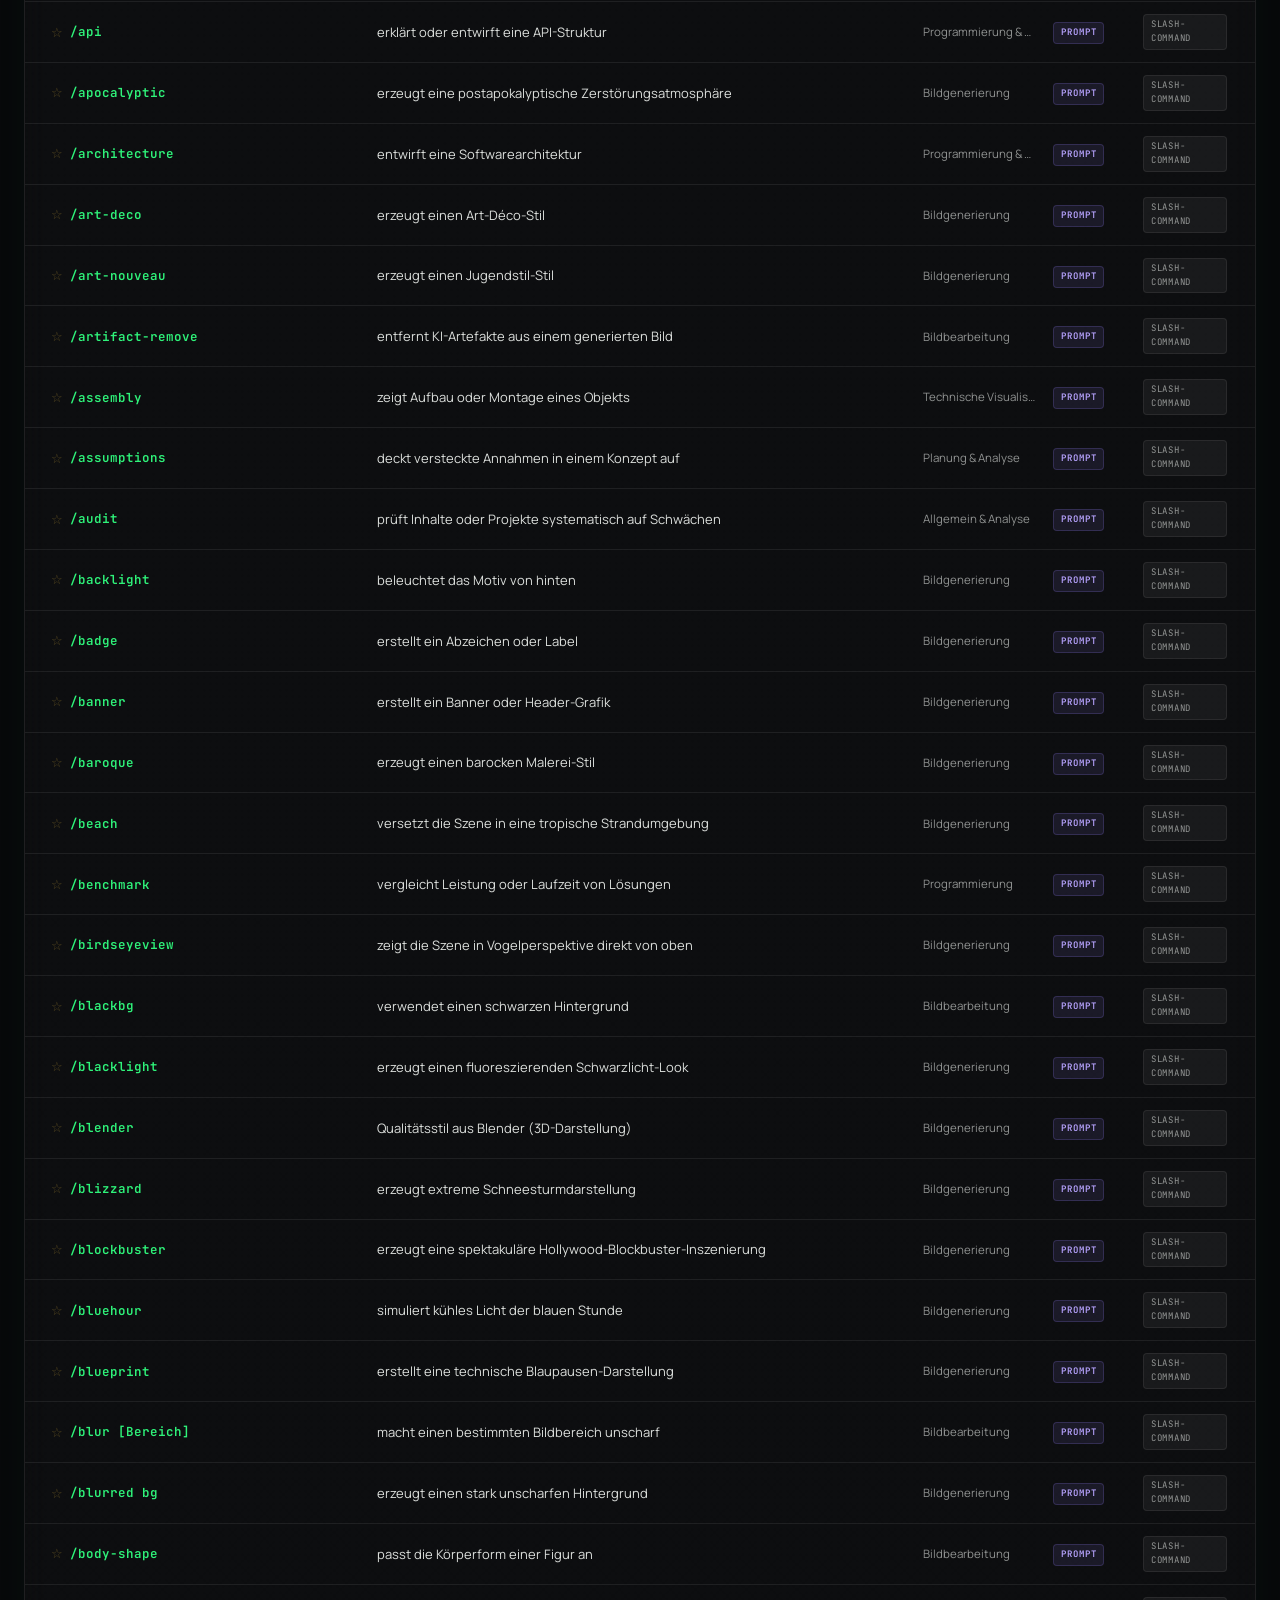
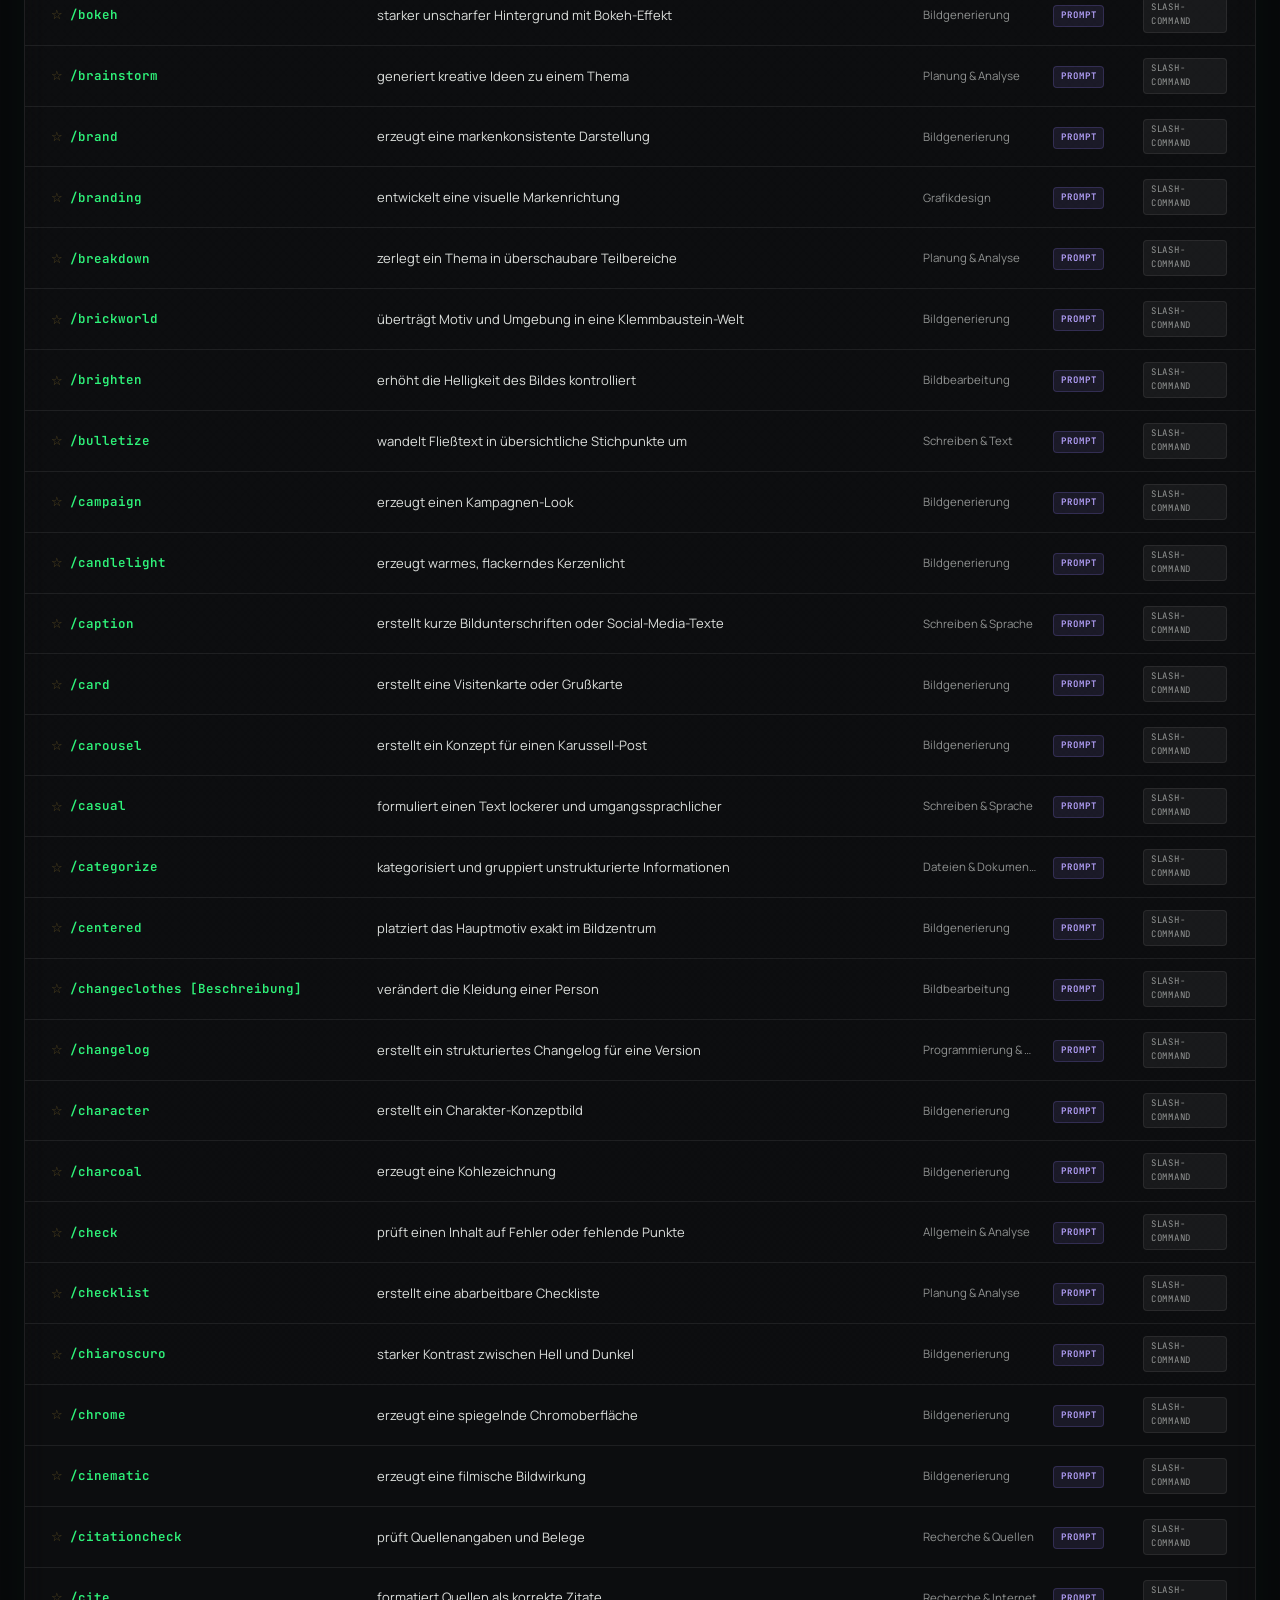
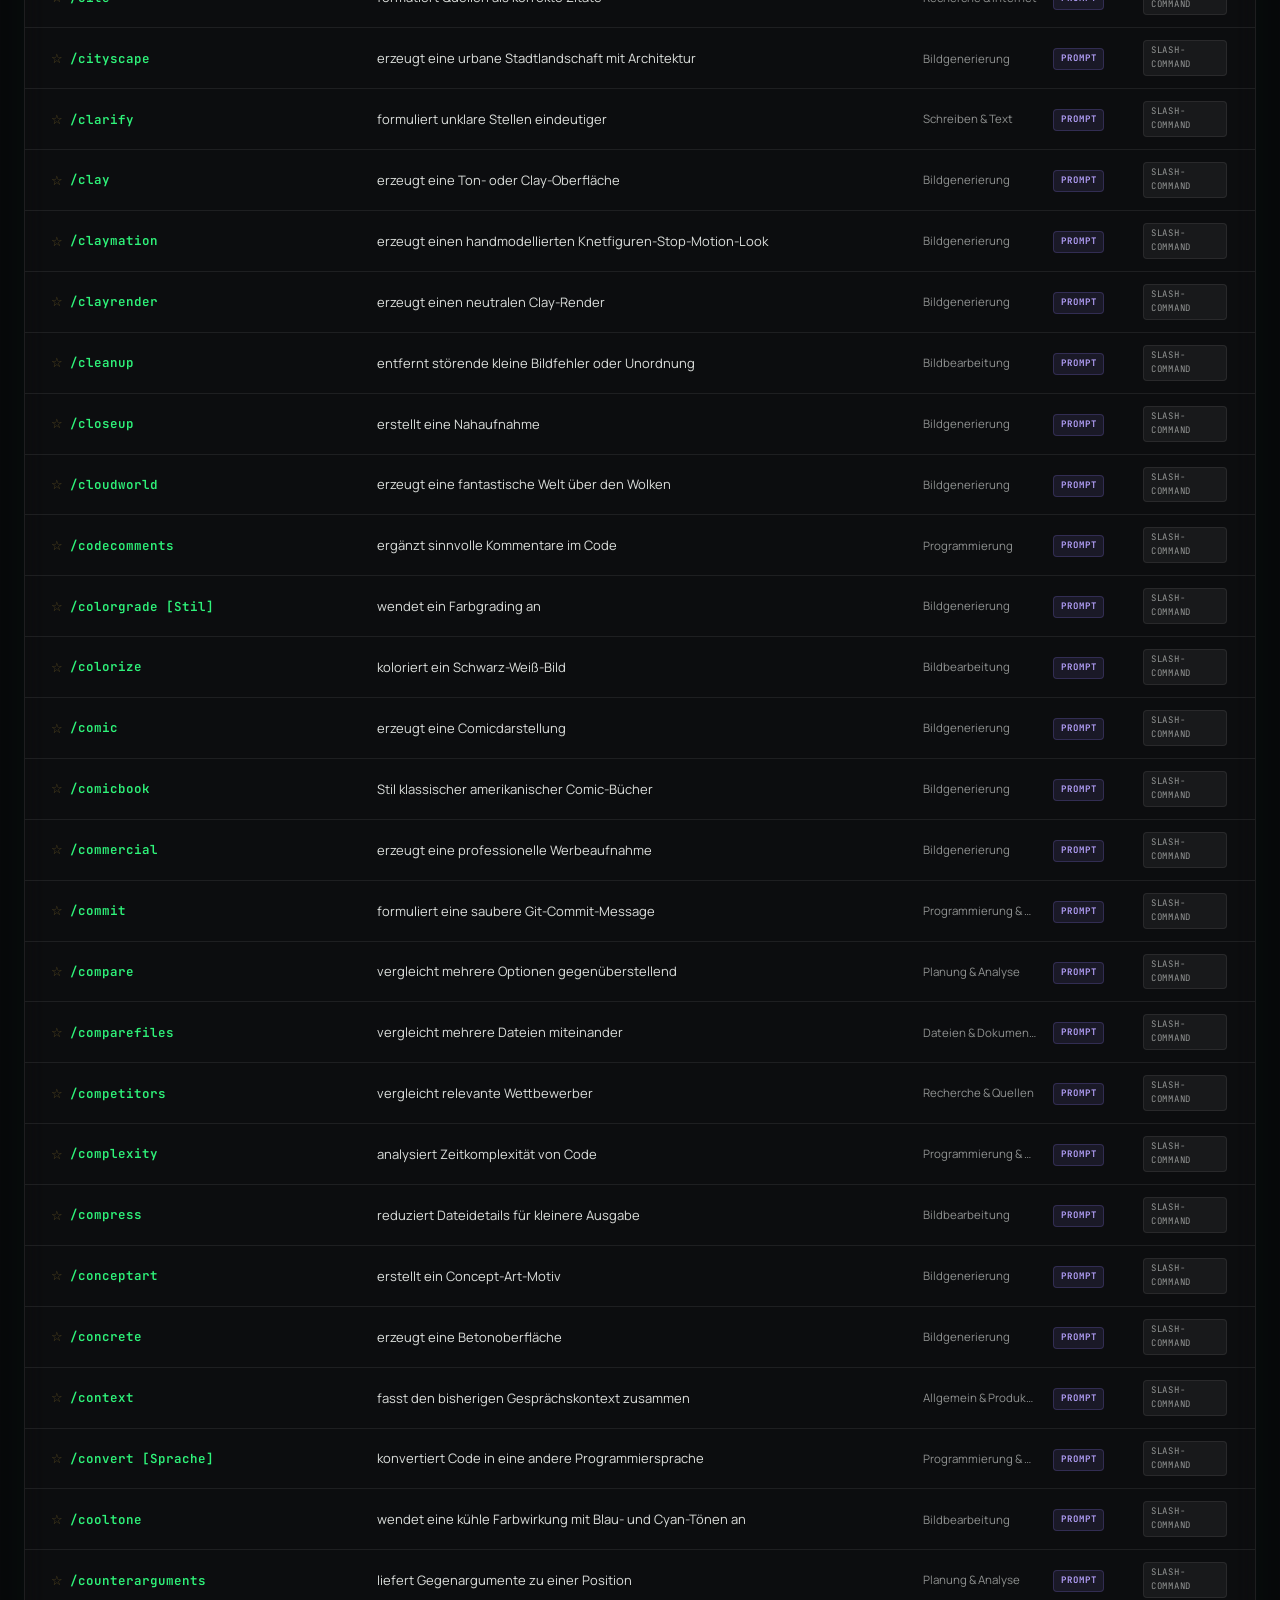
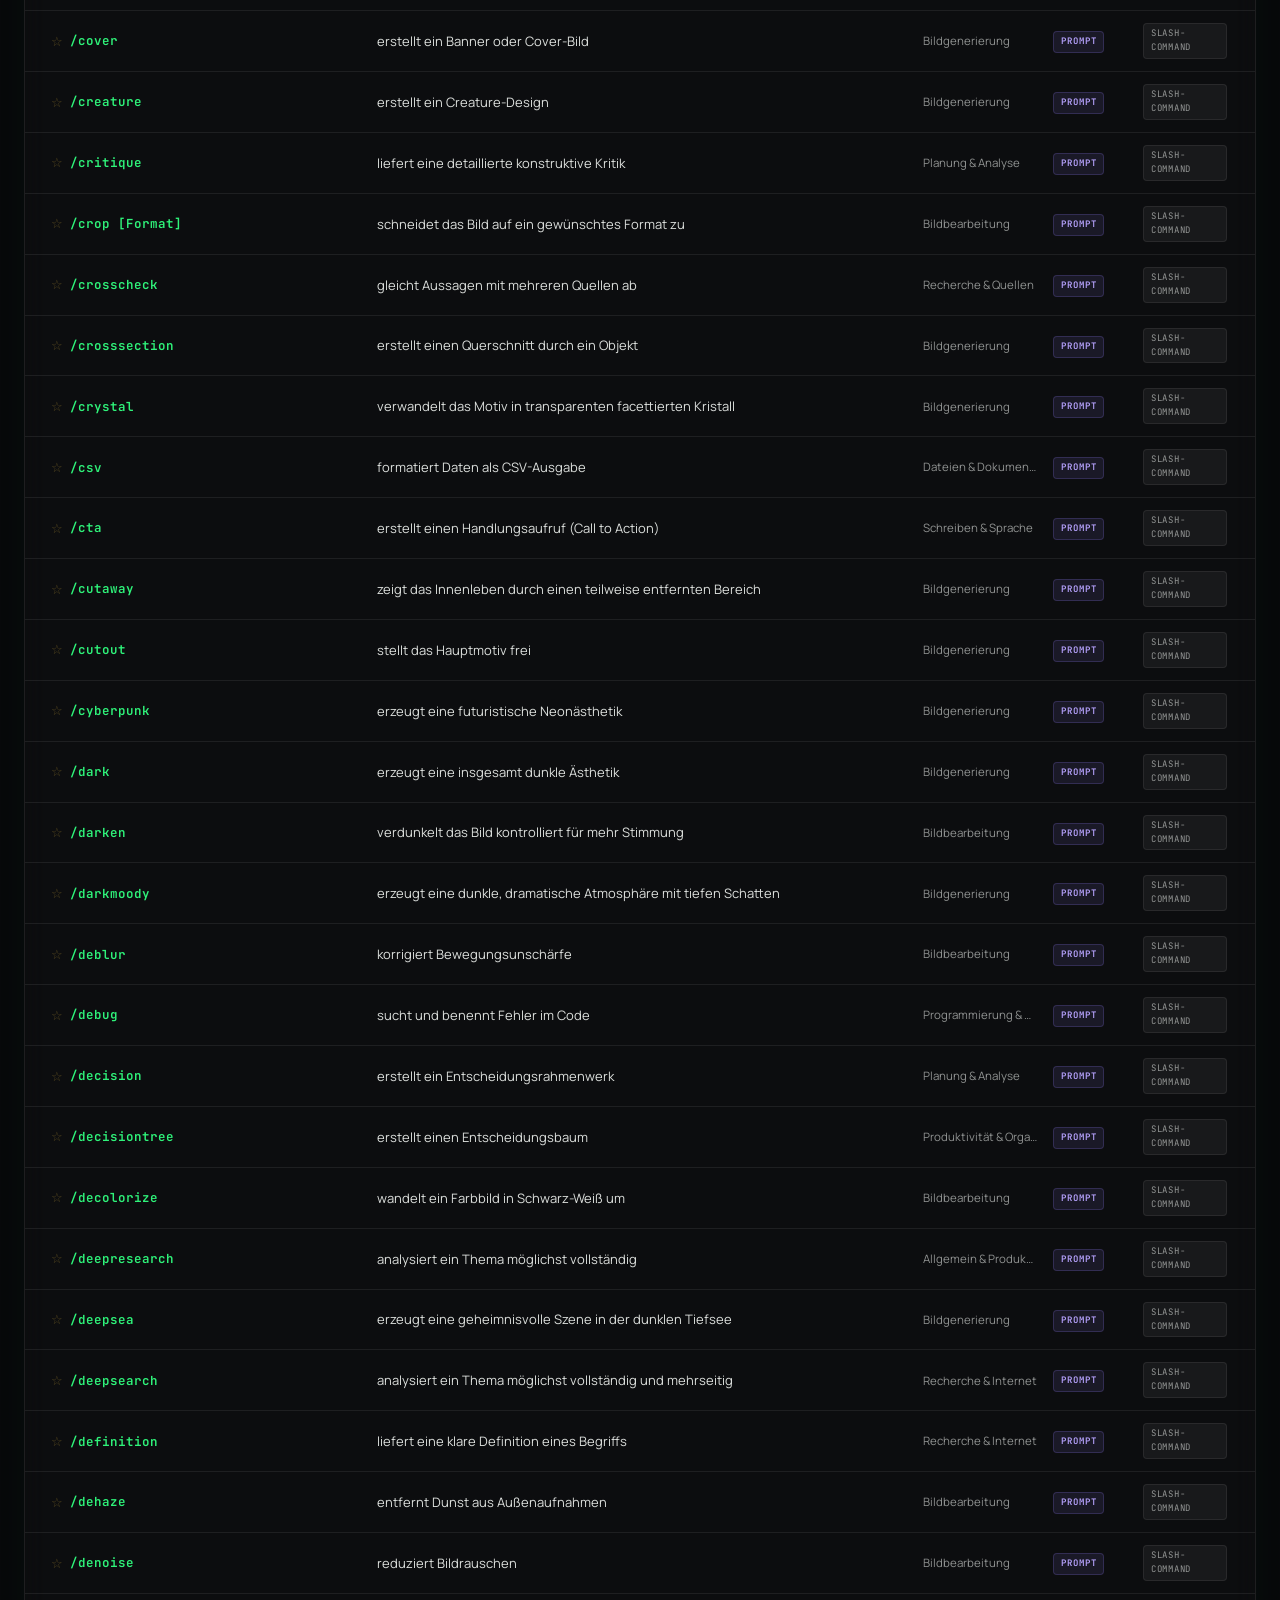
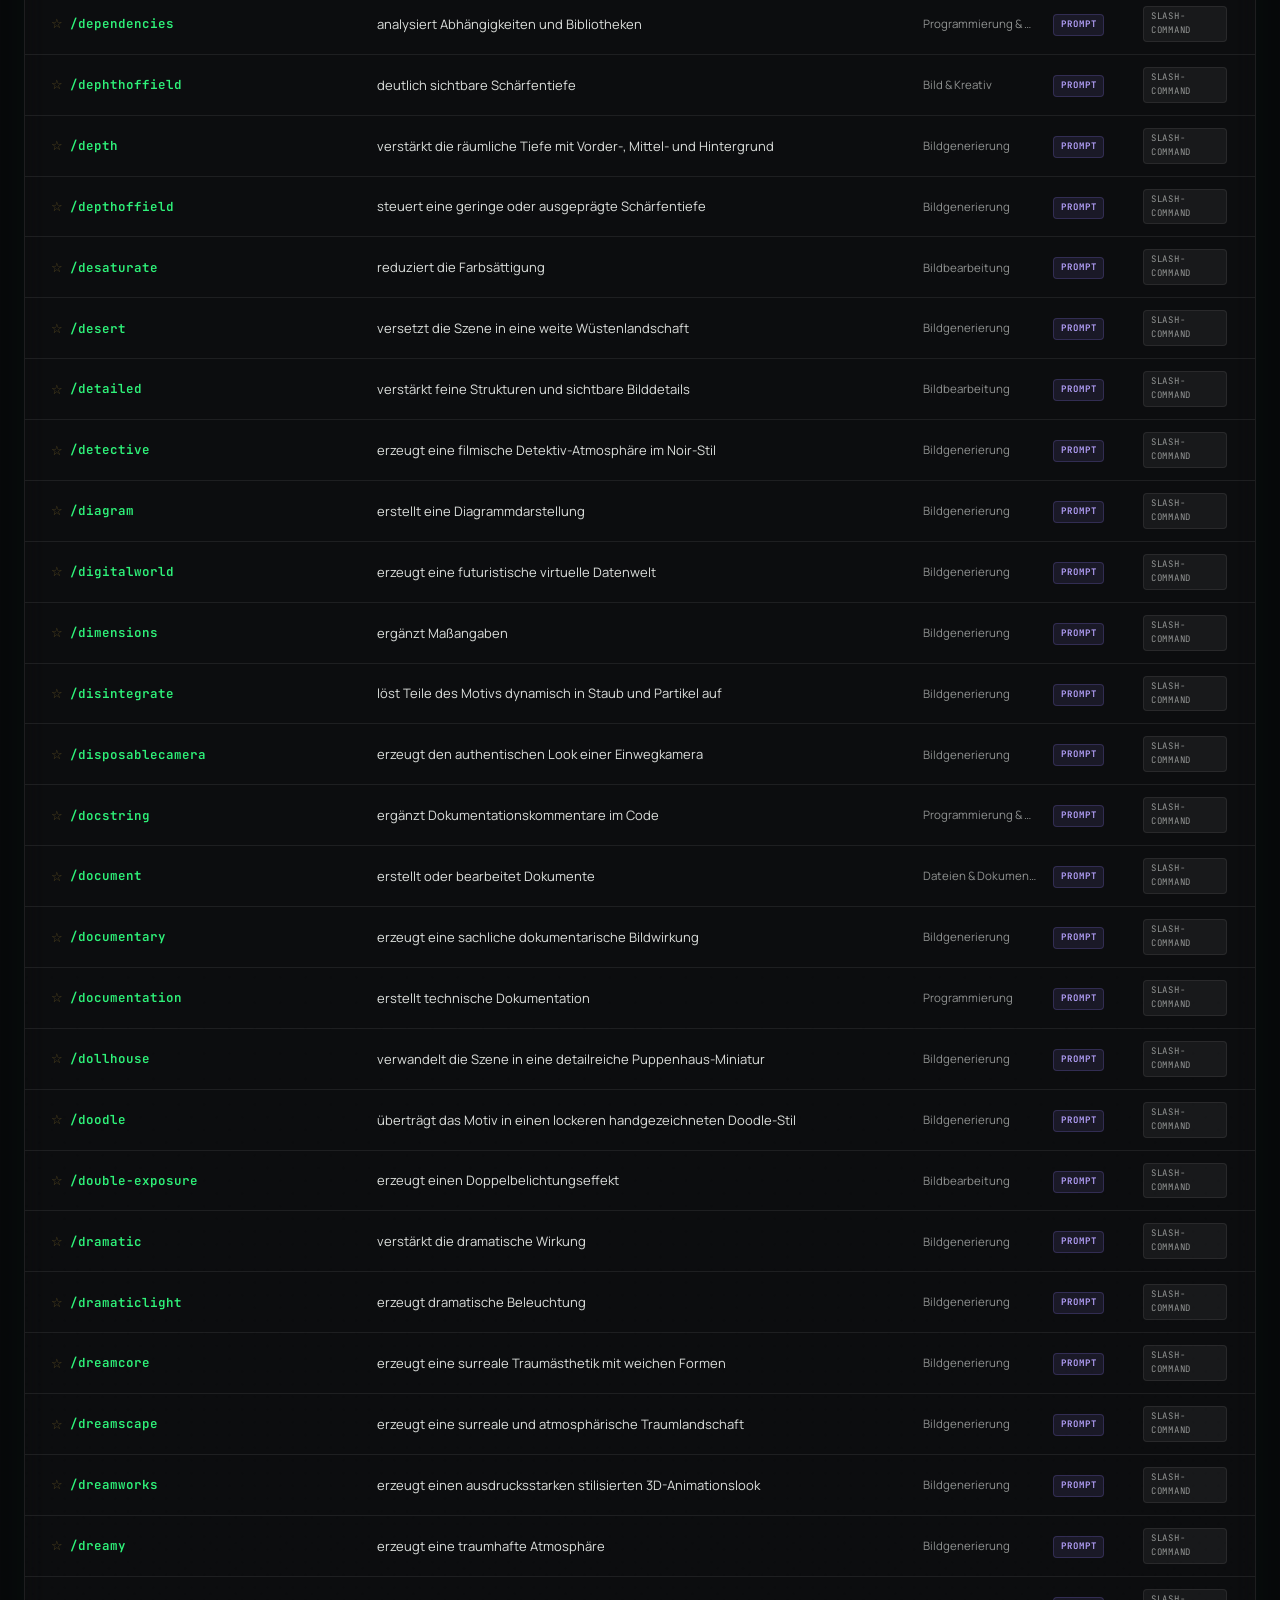
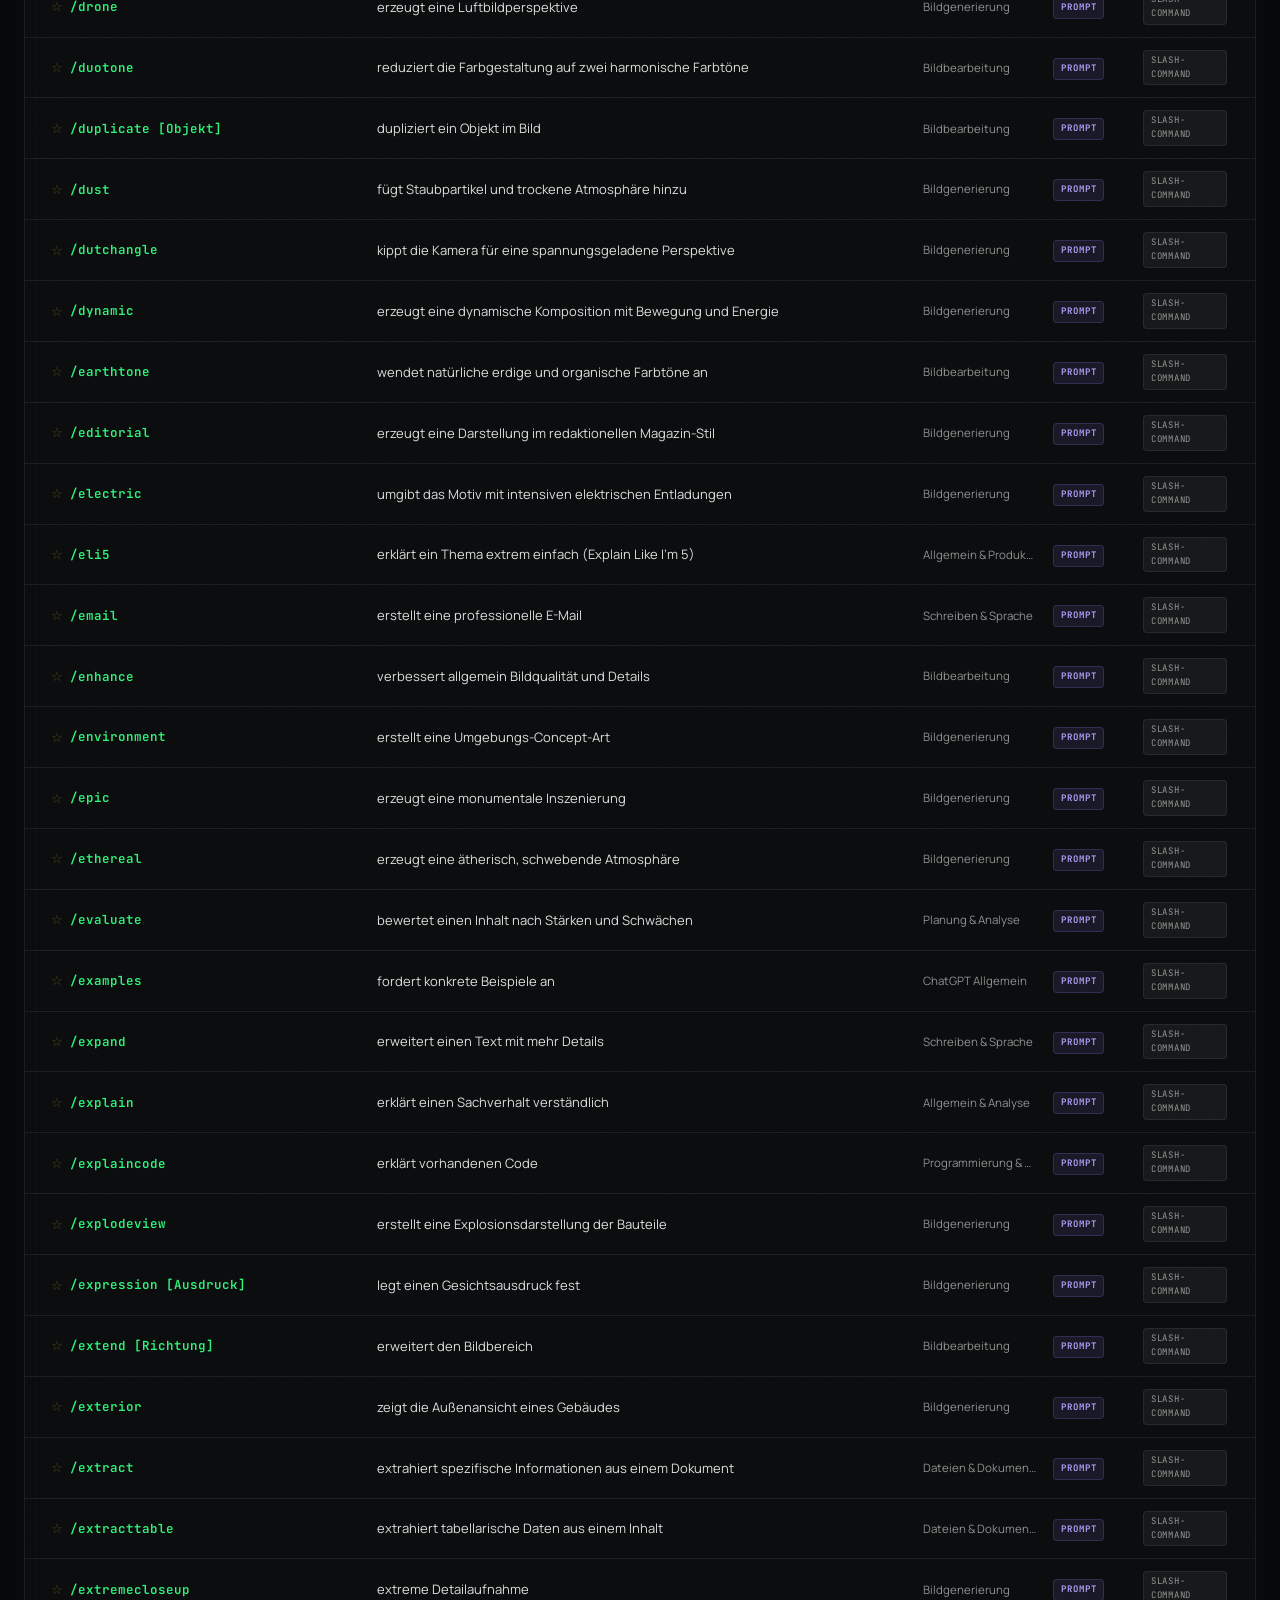
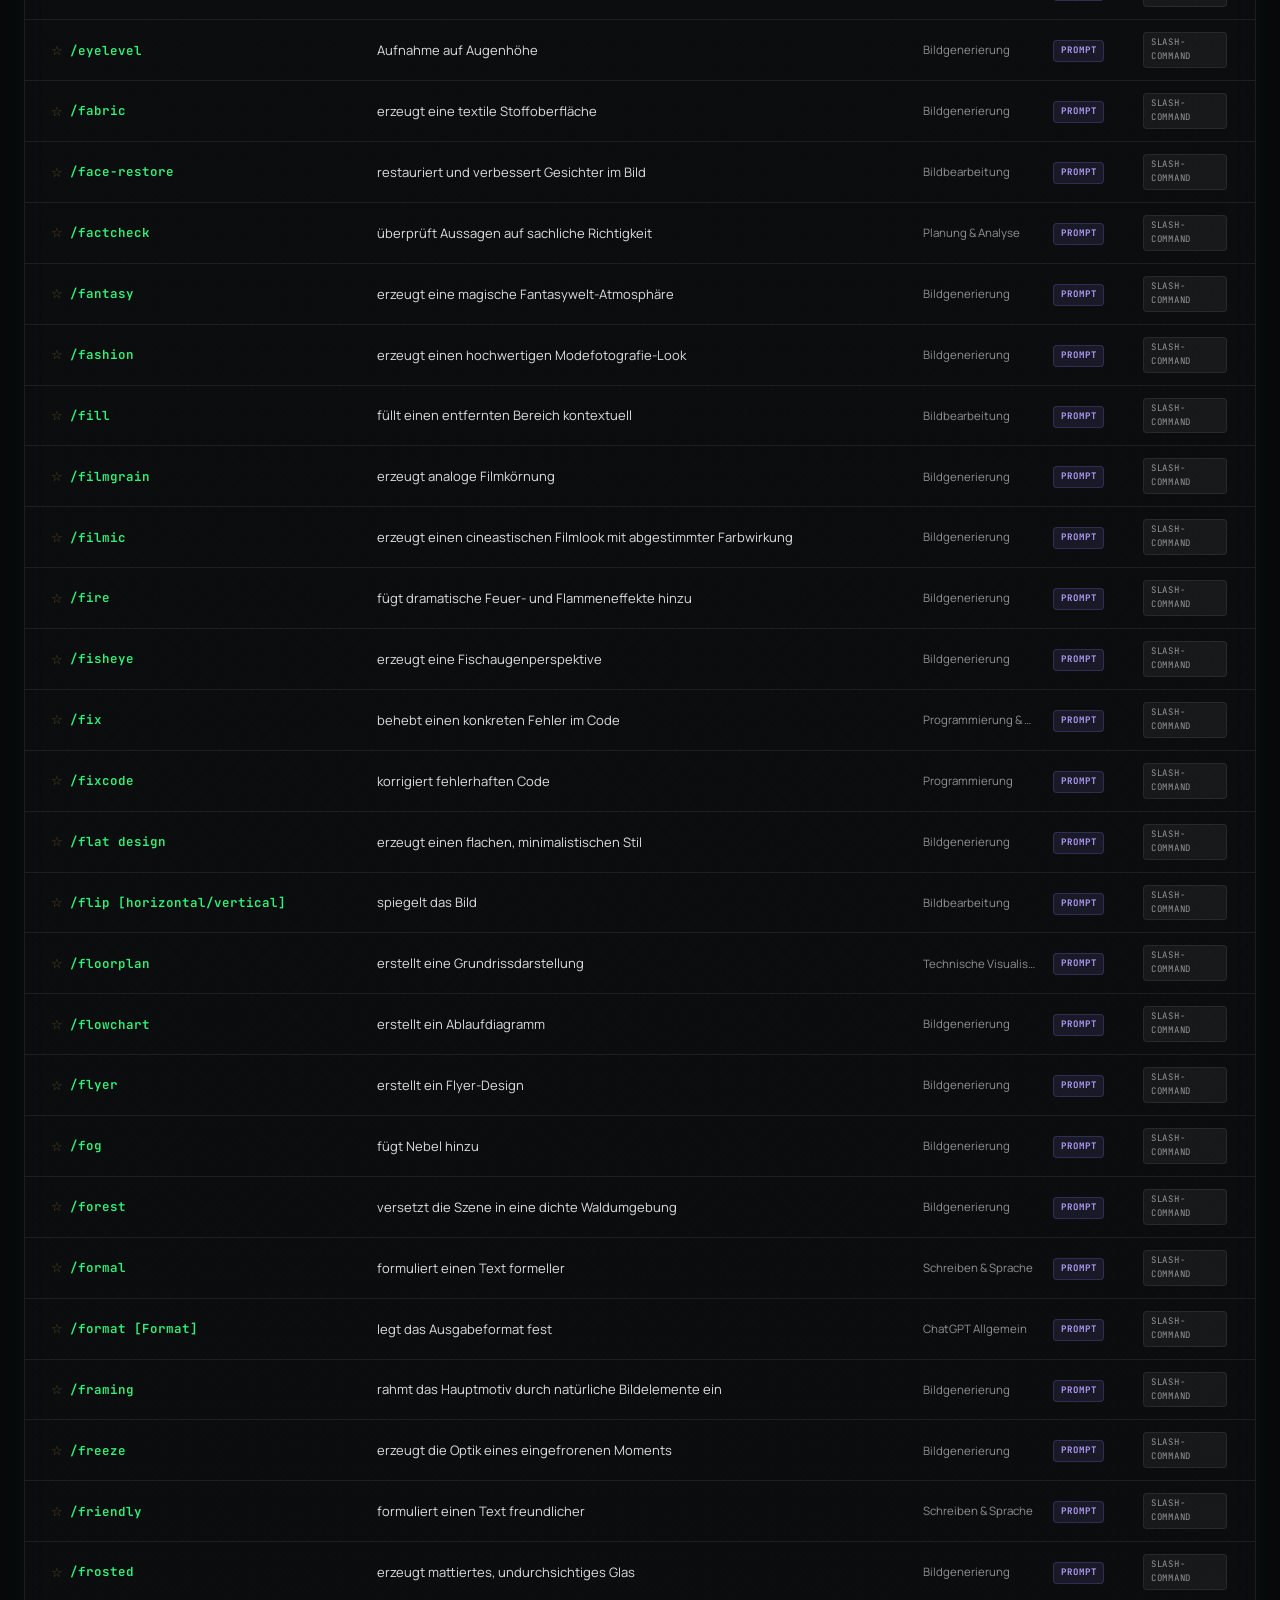
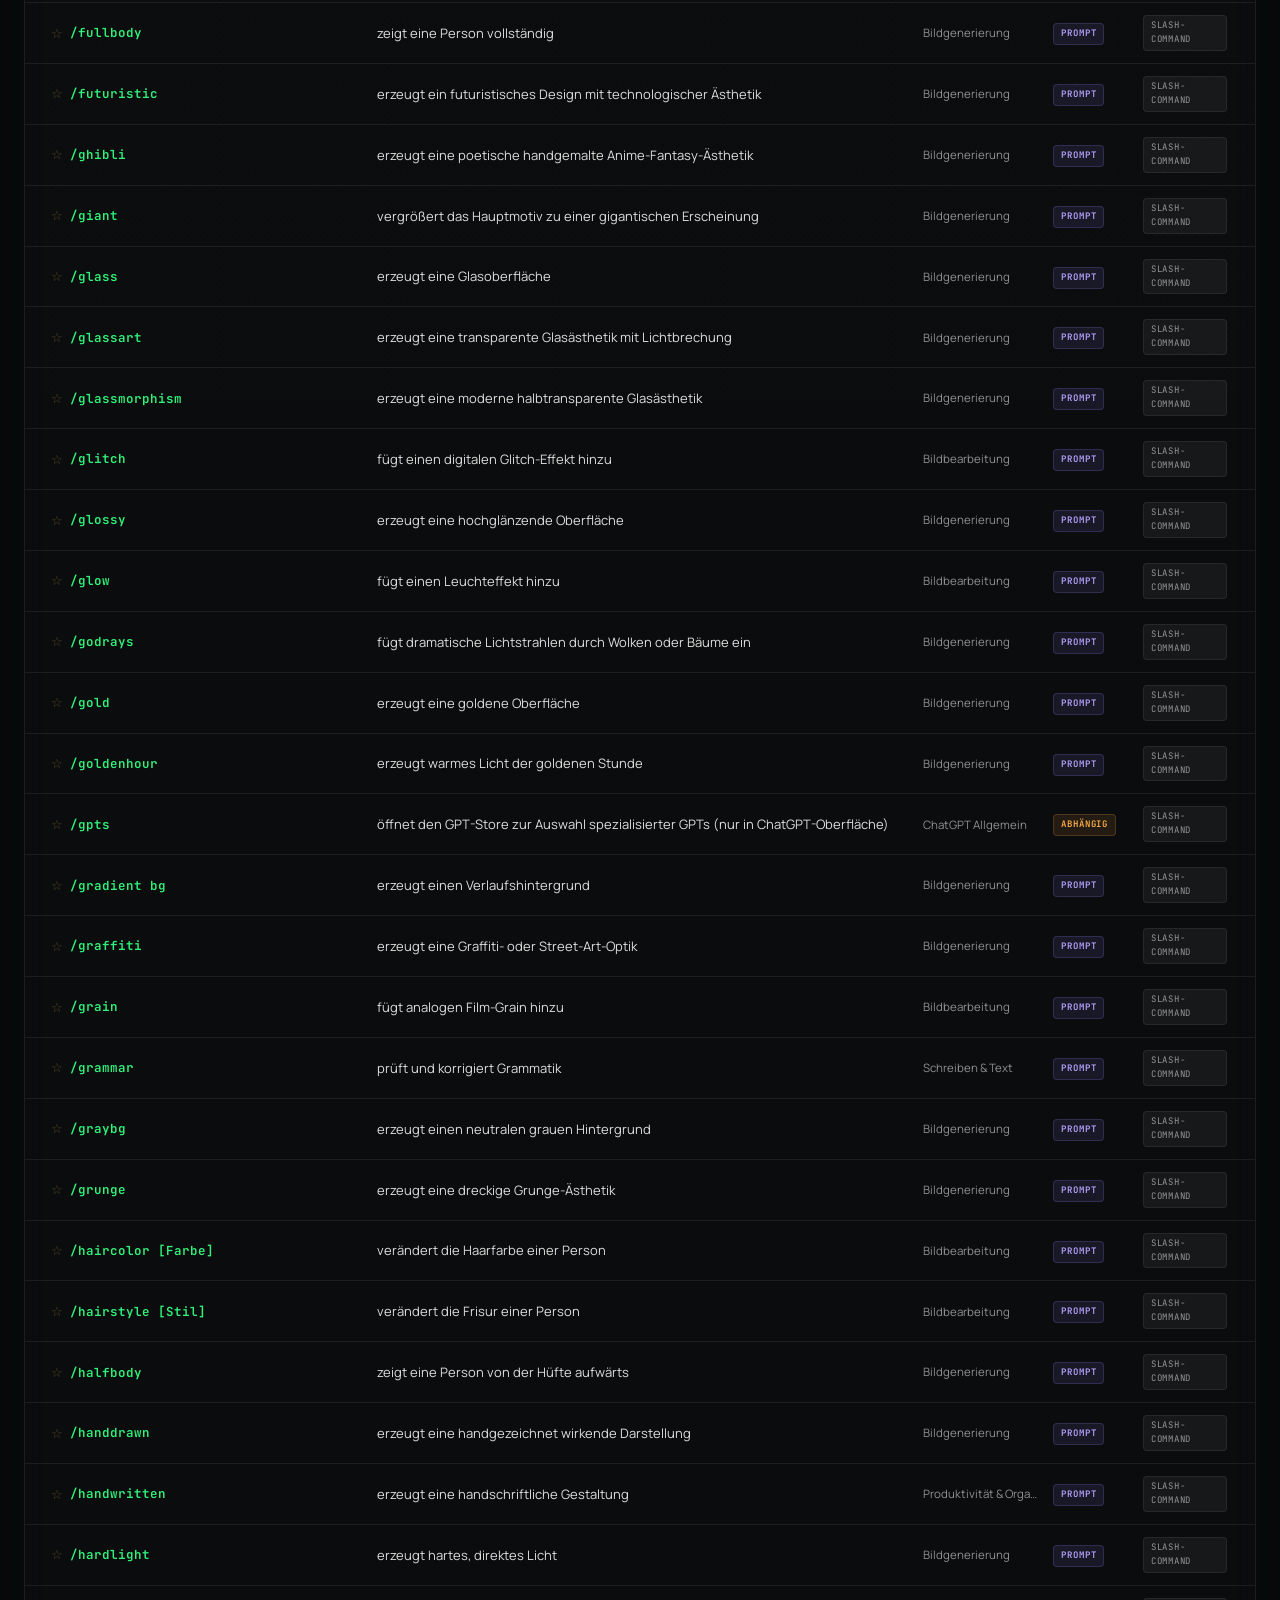
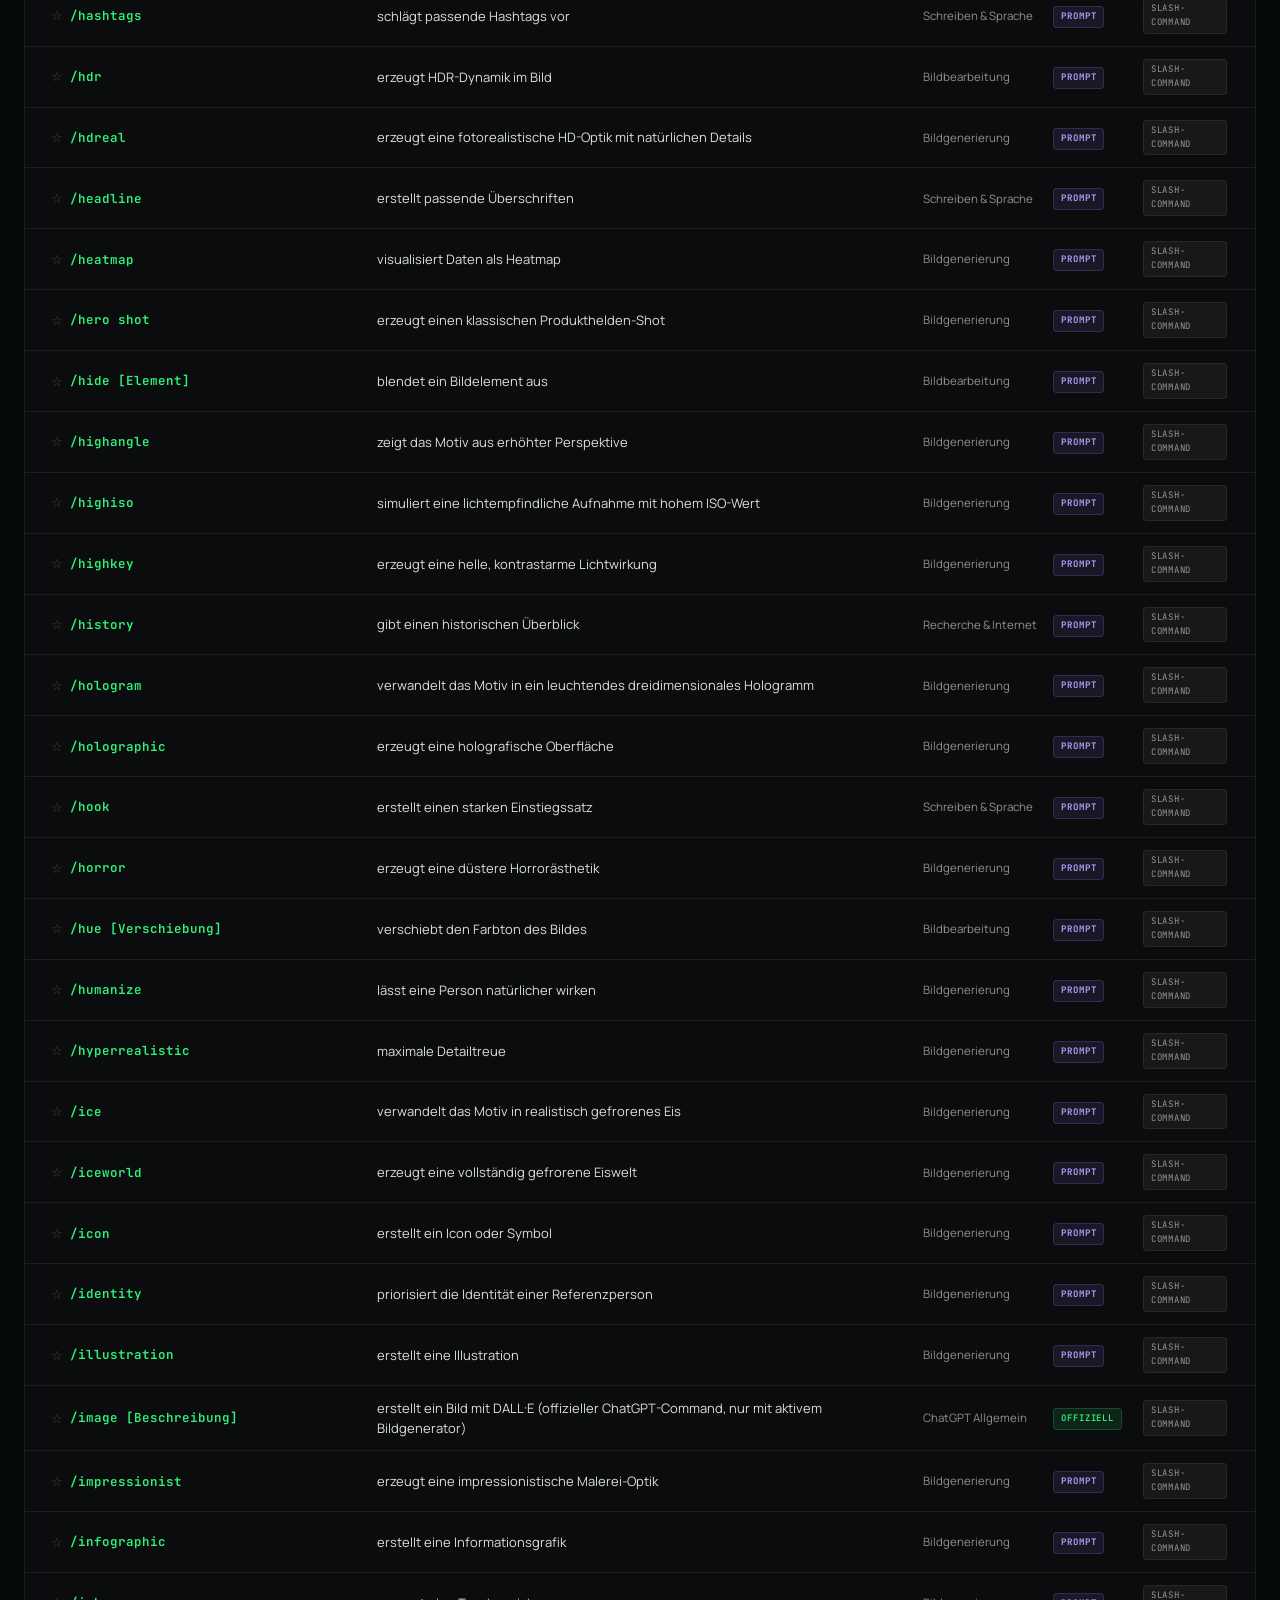
==== commit 0a3faf82: "CommandCore Hilfe-Button und Hilfe-Modal ergänzt Co-Authored-By: Claude Sonnet 4.6 <noreply@anthropi" ====
--- a/commandcore/index.html
+++ b/commandcore/index.html
@@ -23,6 +23,7 @@
   </a>
   <span class="topbar-sep">›</span>
   <span class="topbar-title">COMMANDCORE</span>
+  <button id="cc-help-btn" class="topbar-help-btn" aria-label="Hilfe und Tastaturkürzel öffnen" aria-haspopup="dialog">Hilfe</button>
 </div>
 
 <header>
@@ -97,6 +98,115 @@
   <div class="footer-meta">ChatGPT: 565 &nbsp;·&nbsp; Claude: 368 &nbsp;·&nbsp; Codex: 131 &nbsp;·&nbsp; Gesamt: 1.064 &nbsp;·&nbsp; v1.0.2</div>
 </footer>
 
+<!-- ── Hilfe-Modal ── -->
+<div id="cc-help-modal" class="help-modal" role="dialog" aria-modal="true" aria-labelledby="cc-help-title" hidden>
+  <div class="help-modal-overlay" id="cc-help-overlay"></div>
+  <div class="help-modal-box" tabindex="-1">
+    <div class="help-modal-header">
+      <h2 id="cc-help-title" class="help-modal-title">Hilfe &amp; Tastaturkürzel</h2>
+      <button id="cc-help-close" class="help-modal-close" aria-label="Hilfe schließen">×</button>
+    </div>
+    <div class="help-modal-body">
+
+      <section class="help-section">
+        <div class="help-section-title">Suchen</div>
+        <ul class="help-list">
+          <li>Suchfeld anklicken oder <kbd class="help-kbd">/</kbd> drücken, um die Suche zu fokussieren</li>
+          <li>Suche nach einem einzelnen Begriff – alle Befehle, die ihn im Namen, in der Beschreibung oder in den Such-Tags enthalten, werden angezeigt</li>
+          <li><kbd class="help-kbd">Esc</kbd> im Suchfeld leert die Eingabe</li>
+        </ul>
+      </section>
+
+      <section class="help-section">
+        <div class="help-section-title">Filtern</div>
+        <ul class="help-list">
+          <li>Kategorie-, Status- und Typfilter können unabhängig voneinander oder kombiniert gesetzt werden</li>
+          <li>Alle aktiven Filter schränken die Ergebnisse gemeinsam ein</li>
+          <li><strong>↺ Reset</strong> setzt Suche und alle Filter gleichzeitig zurück</li>
+        </ul>
+      </section>
+
+      <section class="help-section">
+        <div class="help-section-title">Kopieren</div>
+        <ul class="help-list">
+          <li>Auf den farbig hervorgehobenen Befehlstext klicken, um ihn in die Zwischenablage zu kopieren</li>
+          <li>Der Favoriten-Stern ☆/★ links neben dem Befehl kopiert beim Anklicken <em>nicht</em> – er merkt den Befehl nur vor</li>
+          <li>Nach dem Kopieren erscheint kurz eine Bestätigung unten rechts</li>
+        </ul>
+      </section>
+
+      <section class="help-section">
+        <div class="help-section-title">Tastaturnavigation</div>
+        <ul class="help-list">
+          <li><kbd class="help-kbd">/</kbd> — Suchfeld fokussieren</li>
+          <li><kbd class="help-kbd">Esc</kbd> im Suchfeld — Suche leeren</li>
+          <li><kbd class="help-kbd">Esc</kbd> im Hilfe-Fenster — Hilfe schließen</li>
+          <li><kbd class="help-kbd">Enter</kbd> oder <kbd class="help-kbd">Leertaste</kbd> auf einem fokussierten Befehlstext — Befehl kopieren</li>
+          <li><kbd class="help-kbd">Tab</kbd> — zwischen interaktiven Elementen wechseln</li>
+        </ul>
+      </section>
+
+      <section class="help-section">
+        <div class="help-section-title">Plattform wechseln</div>
+        <ul class="help-list">
+          <li>ChatGPT, Claude und Codex haben jeweils eigene Befehlsdatenbanken</li>
+          <li>Beim Wechseln werden Suche und alle Filter automatisch zurückgesetzt</li>
+        </ul>
+        <div class="help-plat-chips">
+          <span class="help-plat-chip gpt">ChatGPT &nbsp;<strong id="hm-count-gpt">565</strong></span>
+          <span class="help-plat-chip cla">Claude &nbsp;<strong id="hm-count-cla">368</strong></span>
+          <span class="help-plat-chip cod">Codex &nbsp;<strong id="hm-count-cod">131</strong></span>
+        </div>
+      </section>
+
+      <section class="help-section">
+        <div class="help-section-title">Favoriten</div>
+        <ul class="help-list">
+          <li>Stern ☆ links neben einem Befehl anklicken, um ihn als Favorit zu speichern</li>
+          <li>Favoriten werden pro Plattform im Browser gespeichert und bleiben beim nächsten Besuch erhalten</li>
+          <li>Mit <strong>★ Favoriten</strong> in der Filterleiste nur gemerkte Befehle anzeigen</li>
+        </ul>
+      </section>
+
+      <section class="help-section">
+        <div class="help-section-title">Ergebnis-Information</div>
+        <ul class="help-list">
+          <li>Die Statuszeile im Header zeigt: <strong>X Treffer</strong> (aktuell gefiltert) · <strong>Gesamt: Y</strong> (alle Einträge der Plattform) · <strong>★ Z</strong> (gemerkte Favoriten)</li>
+        </ul>
+      </section>
+
+      <section class="help-section">
+        <div class="help-section-title">Status-Bezeichnungen</div>
+        <ul class="help-list">
+          <li><strong>OFFIZIELL</strong> — von der Plattform dokumentierter Befehl</li>
+          <li><strong>PROMPT</strong> — freier Textprompt oder Vorlage</li>
+          <li><strong>CLI</strong> — Kommandozeilenbefehl</li>
+          <li><strong>SHORTCUT</strong> — Tastenkürzel oder Schnellzugriff</li>
+          <li><strong>SKILL</strong> — installierbare Erweiterung oder Fähigkeit</li>
+          <li><strong>WORKFLOW</strong> — mehrstufiger Ablauf oder Automatisierung</li>
+          <li><strong>ABHÄNGIG</strong> — funktioniert nur mit bestimmten Voraussetzungen</li>
+          <li><strong>EXPERIMENTELL</strong> — nicht offiziell oder in Entwicklung</li>
+          <li><strong>RISIKO</strong> — potenziell destruktiv oder mit Vorsicht zu verwenden</li>
+          <li><strong>LEGACY</strong> — veraltet, möglicherweise nicht mehr aktiv</li>
+        </ul>
+      </section>
+
+      <section class="help-section">
+        <div class="help-section-title">Typen</div>
+        <ul class="help-list">
+          <li><strong>slash-command</strong> — Slash-Befehl (z. B. /help)</li>
+          <li><strong>prompt</strong> — freier Prompt-Text</li>
+          <li><strong>cli-command</strong> — Kommandozeilenbefehl</li>
+          <li><strong>cli-flag</strong> — Kommandozeilen-Flag oder Option</li>
+          <li><strong>keyboard</strong> — Tastaturkürzel</li>
+          <li><strong>ide-command</strong> — Befehl im Editor oder IDE</li>
+        </ul>
+      </section>
+
+    </div>
+  </div>
+</div>
+
 <script src="scripts/commandcore.js"></script>
 </body>
 </html>
--- a/commandcore/styles/commandcore.css
+++ b/commandcore/styles/commandcore.css
@@ -395,6 +395,184 @@
 
 /* Splash-Block entfernt — Logo jetzt im Header rechts (.header-logo-wrap / .header-logo-img) */
 
+/* ── Hilfe-Button (Topbar) ── */
+.topbar-help-btn {
+  margin-left: auto;
+  background: rgba(7,8,10,0.8);
+  border: 1px solid var(--border-accent);
+  border-radius: var(--radius-sm);
+  color: var(--accent);
+  font-family: var(--mono);
+  font-size: 11px;
+  font-weight: 700;
+  letter-spacing: 0.10em;
+  padding: 5px 13px;
+  cursor: pointer;
+  transition: background var(--transition), box-shadow var(--transition), color var(--transition);
+  white-space: nowrap;
+  flex-shrink: 0;
+}
+.topbar-help-btn:hover {
+  background: var(--accent-dim);
+  box-shadow: var(--accent-glow);
+}
+
+/* ── Hilfe-Modal ── */
+.help-modal {
+  position: fixed;
+  inset: 0;
+  z-index: 9000;
+  display: flex;
+  align-items: center;
+  justify-content: center;
+  padding: 20px;
+}
+.help-modal[hidden] { display: none; }
+
+.help-modal-overlay {
+  position: absolute;
+  inset: 0;
+  background: rgba(4,5,7,0.82);
+  backdrop-filter: blur(6px);
+}
+
+.help-modal-box {
+  position: relative;
+  z-index: 1;
+  background: rgba(10,12,16,0.99);
+  border: 1px solid var(--border-accent);
+  border-radius: 16px;
+  box-shadow: 0 0 0 1px rgba(47,243,122,0.06), 0 40px 100px rgba(0,0,0,0.9), 0 0 60px rgba(47,243,122,0.07);
+  width: 100%;
+  max-width: 640px;
+  max-height: 80vh;
+  display: flex;
+  flex-direction: column;
+  overflow: hidden;
+  outline: none;
+}
+
+.help-modal-header {
+  display: flex;
+  align-items: center;
+  justify-content: space-between;
+  padding: 20px 24px 16px;
+  border-bottom: 1px solid var(--border);
+  flex-shrink: 0;
+}
+
+.help-modal-title {
+  font-size: 15px;
+  font-weight: 800;
+  letter-spacing: -0.2px;
+  background: linear-gradient(135deg, var(--green) 0%, var(--cyan) 100%);
+  -webkit-background-clip: text;
+  -webkit-text-fill-color: transparent;
+  background-clip: text;
+}
+
+.help-modal-close {
+  background: none;
+  border: none;
+  color: var(--text-dim);
+  font-size: 24px;
+  line-height: 1;
+  cursor: pointer;
+  padding: 2px 7px;
+  border-radius: 4px;
+  transition: color var(--transition), background var(--transition);
+  font-family: var(--sans);
+}
+.help-modal-close:hover { color: var(--text); background: rgba(255,255,255,0.06); }
+
+.help-modal-body {
+  overflow-y: auto;
+  overflow-x: hidden;
+  padding: 20px 24px 28px;
+  flex: 1;
+}
+
+.help-section {
+  margin-bottom: 22px;
+}
+.help-section:last-child { margin-bottom: 0; }
+
+.help-section-title {
+  font-family: var(--mono);
+  font-size: 9.5px;
+  font-weight: 700;
+  letter-spacing: 0.18em;
+  text-transform: uppercase;
+  color: var(--accent);
+  margin-bottom: 10px;
+  padding-bottom: 6px;
+  border-bottom: 1px solid var(--accent-dim);
+  transition: color var(--transition), border-color var(--transition);
+}
+
+.help-list {
+  list-style: none;
+  display: flex;
+  flex-direction: column;
+  gap: 7px;
+}
+
+.help-list li {
+  font-size: 12.5px;
+  color: var(--text-sub);
+  line-height: 1.55;
+  padding-left: 14px;
+  position: relative;
+}
+.help-list li::before {
+  content: '›';
+  position: absolute;
+  left: 0;
+  color: var(--accent);
+  opacity: 0.65;
+  font-family: var(--mono);
+  transition: color var(--transition);
+}
+
+.help-kbd {
+  display: inline-block;
+  background: rgba(255,255,255,0.06);
+  border: 1px solid rgba(255,255,255,0.12);
+  border-radius: 4px;
+  padding: 1px 6px;
+  font-family: var(--mono);
+  font-size: 11px;
+  color: var(--text);
+  letter-spacing: 0.04em;
+  line-height: 1.6;
+}
+
+.help-plat-chips {
+  display: flex;
+  gap: 8px;
+  flex-wrap: wrap;
+  margin-top: 10px;
+}
+.help-plat-chip {
+  font-family: var(--mono);
+  font-size: 10px;
+  font-weight: 600;
+  padding: 4px 12px;
+  border-radius: 5px;
+  letter-spacing: 0.06em;
+}
+.help-plat-chip.gpt { background: rgba(47,243,122,0.10); border: 1px solid rgba(47,243,122,0.22); color: var(--green); }
+.help-plat-chip.cla { background: rgba(79,208,224,0.10); border: 1px solid rgba(79,208,224,0.22); color: var(--cyan); }
+.help-plat-chip.cod { background: rgba(255,154,60,0.10); border: 1px solid rgba(255,154,60,0.30); color: var(--orange); }
+
+@media (max-width: 480px) {
+  .help-modal { padding: 12px; }
+  .help-modal-box { max-height: 90vh; }
+  .help-modal-header { padding: 16px 16px 12px; }
+  .help-modal-body { padding: 16px 16px 24px; }
+  .help-list li { font-size: 12px; }
+}
+
 /* Codex-Platform — Orange Akzent */
 :root { --orange: #ff9a3c; }
 [data-platform="codex"] {
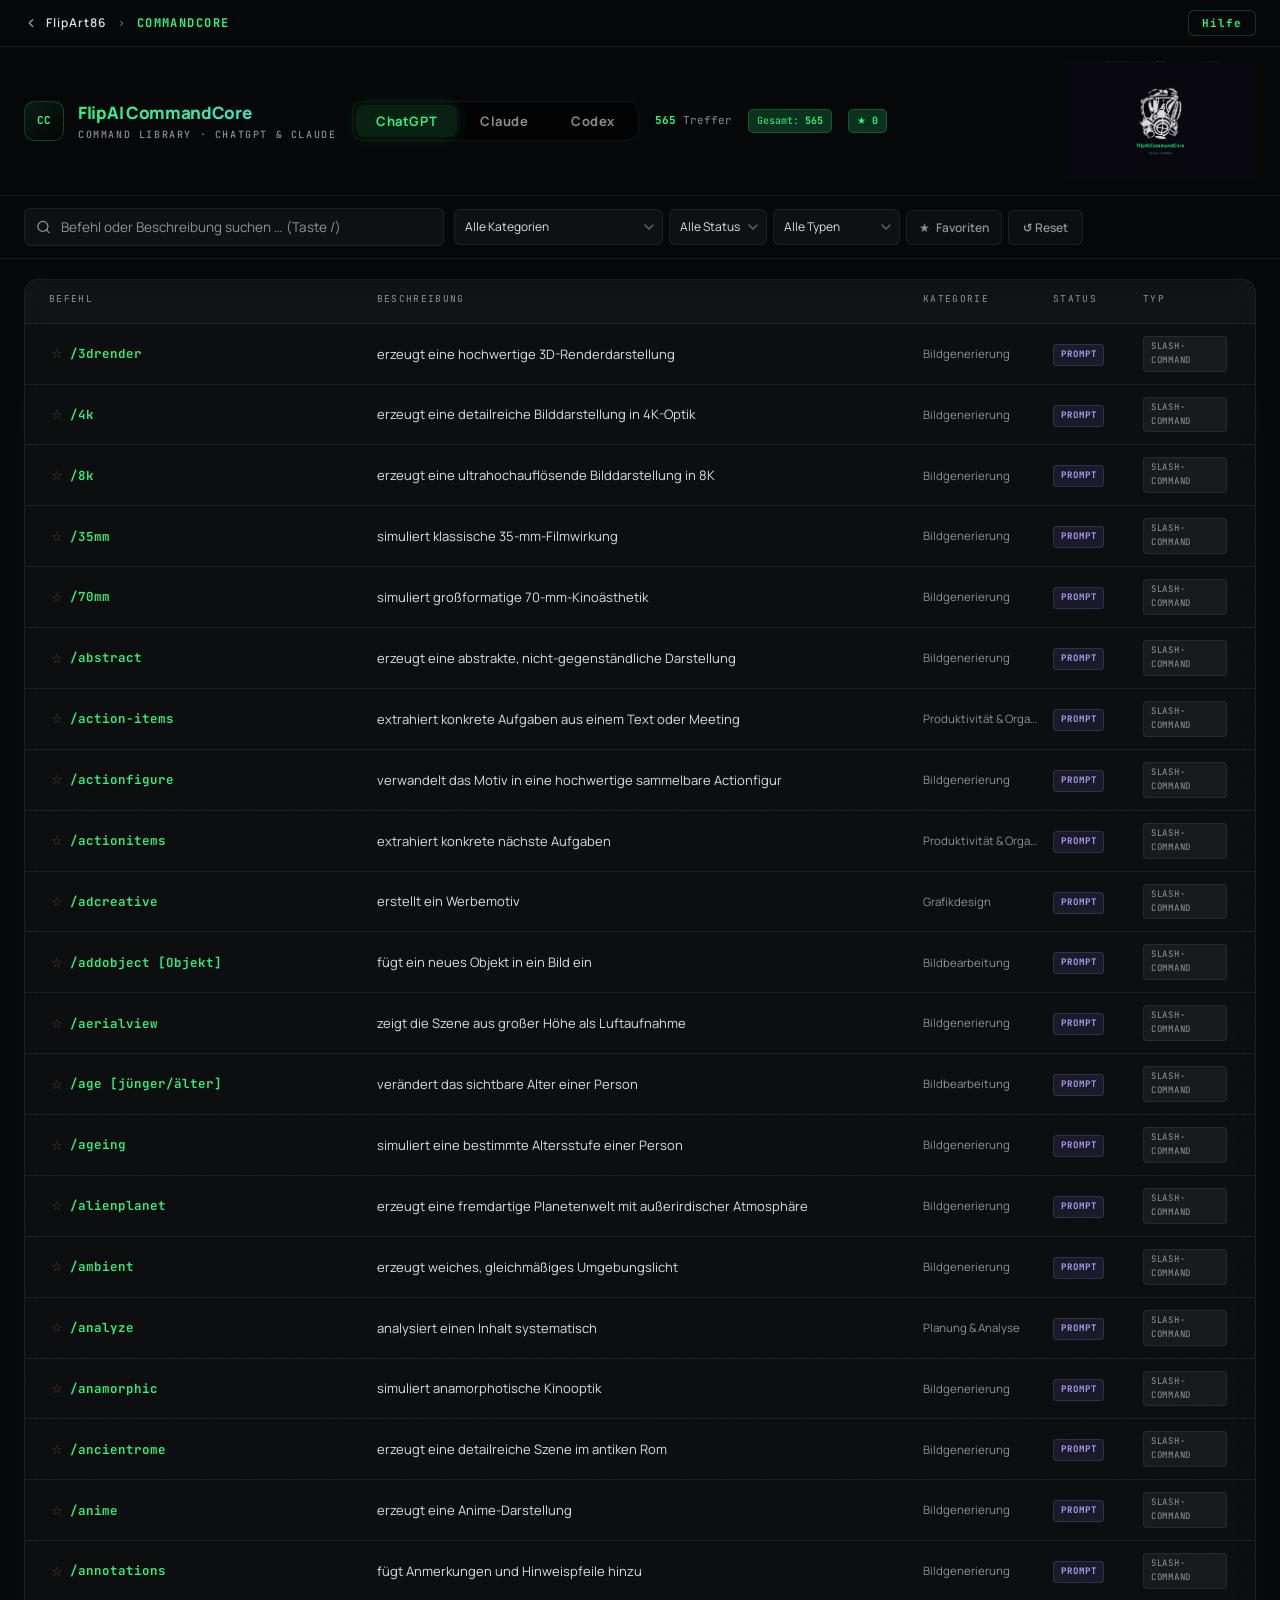
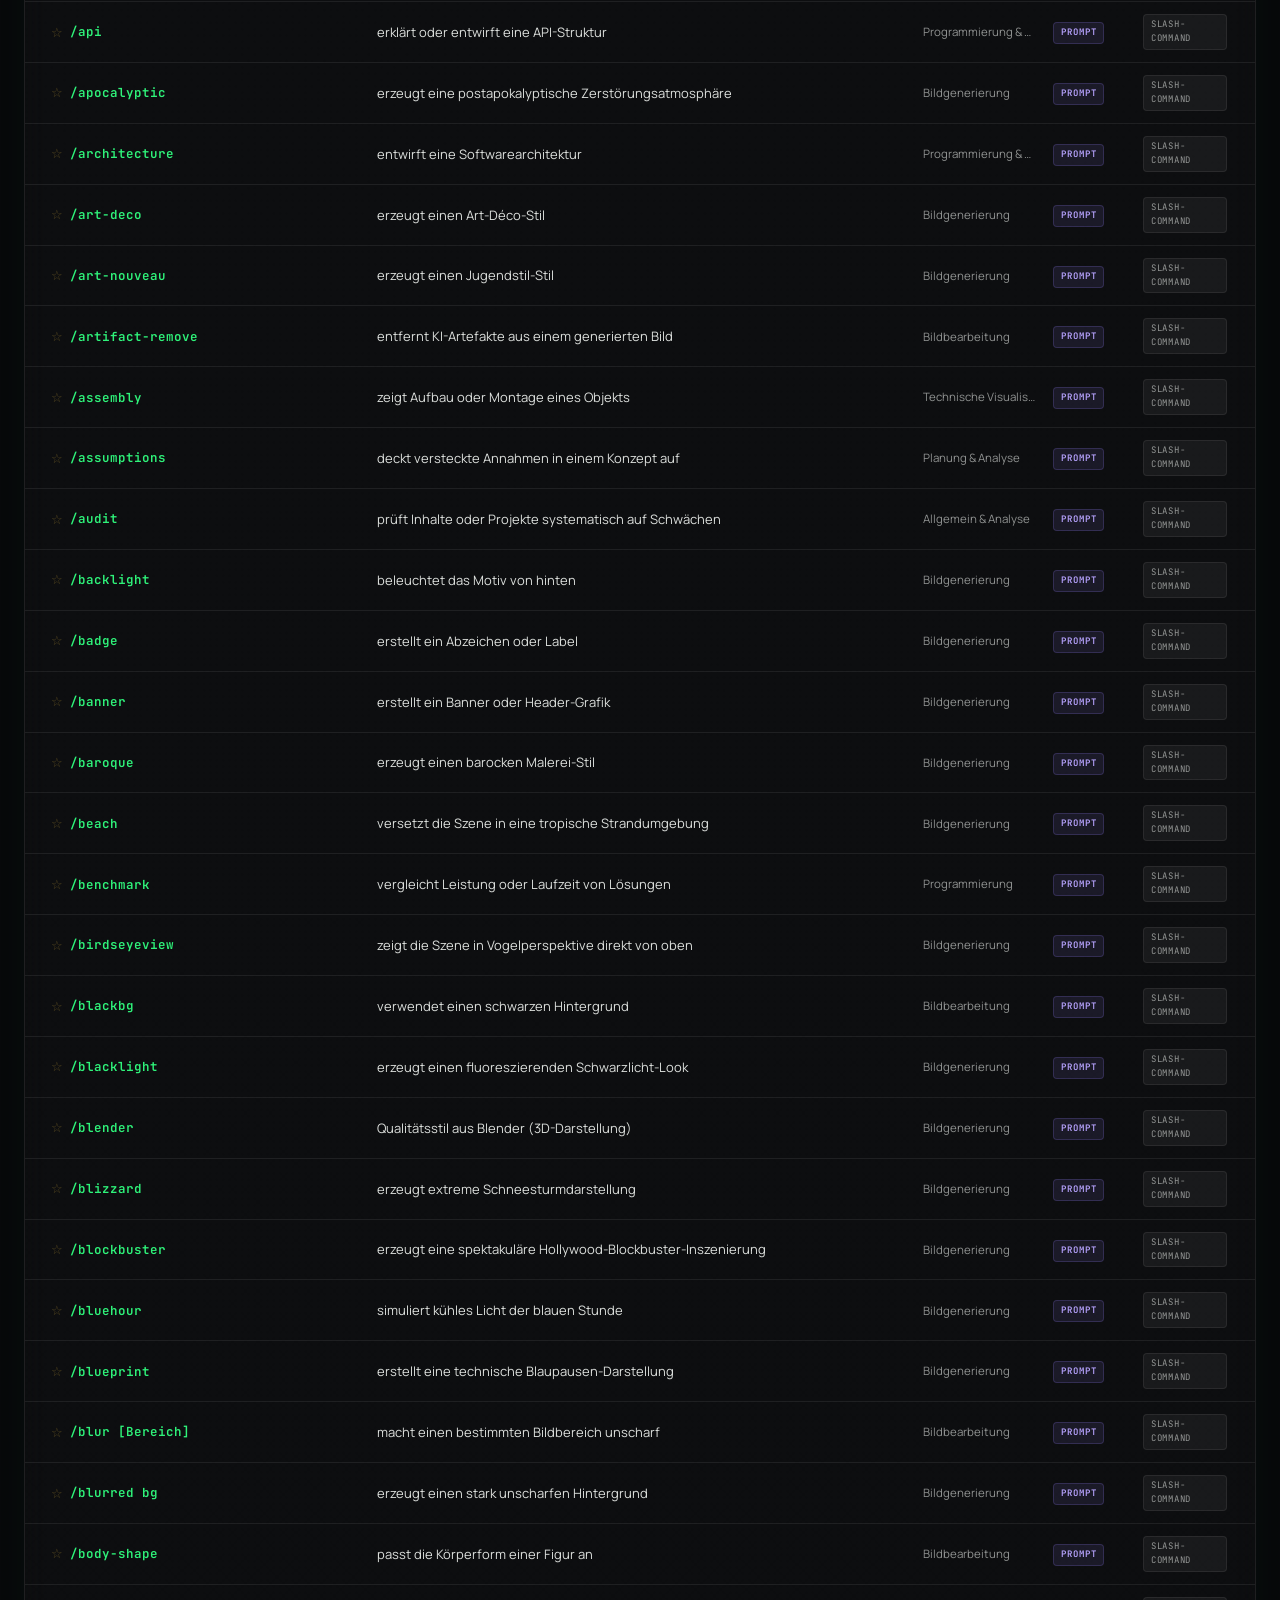
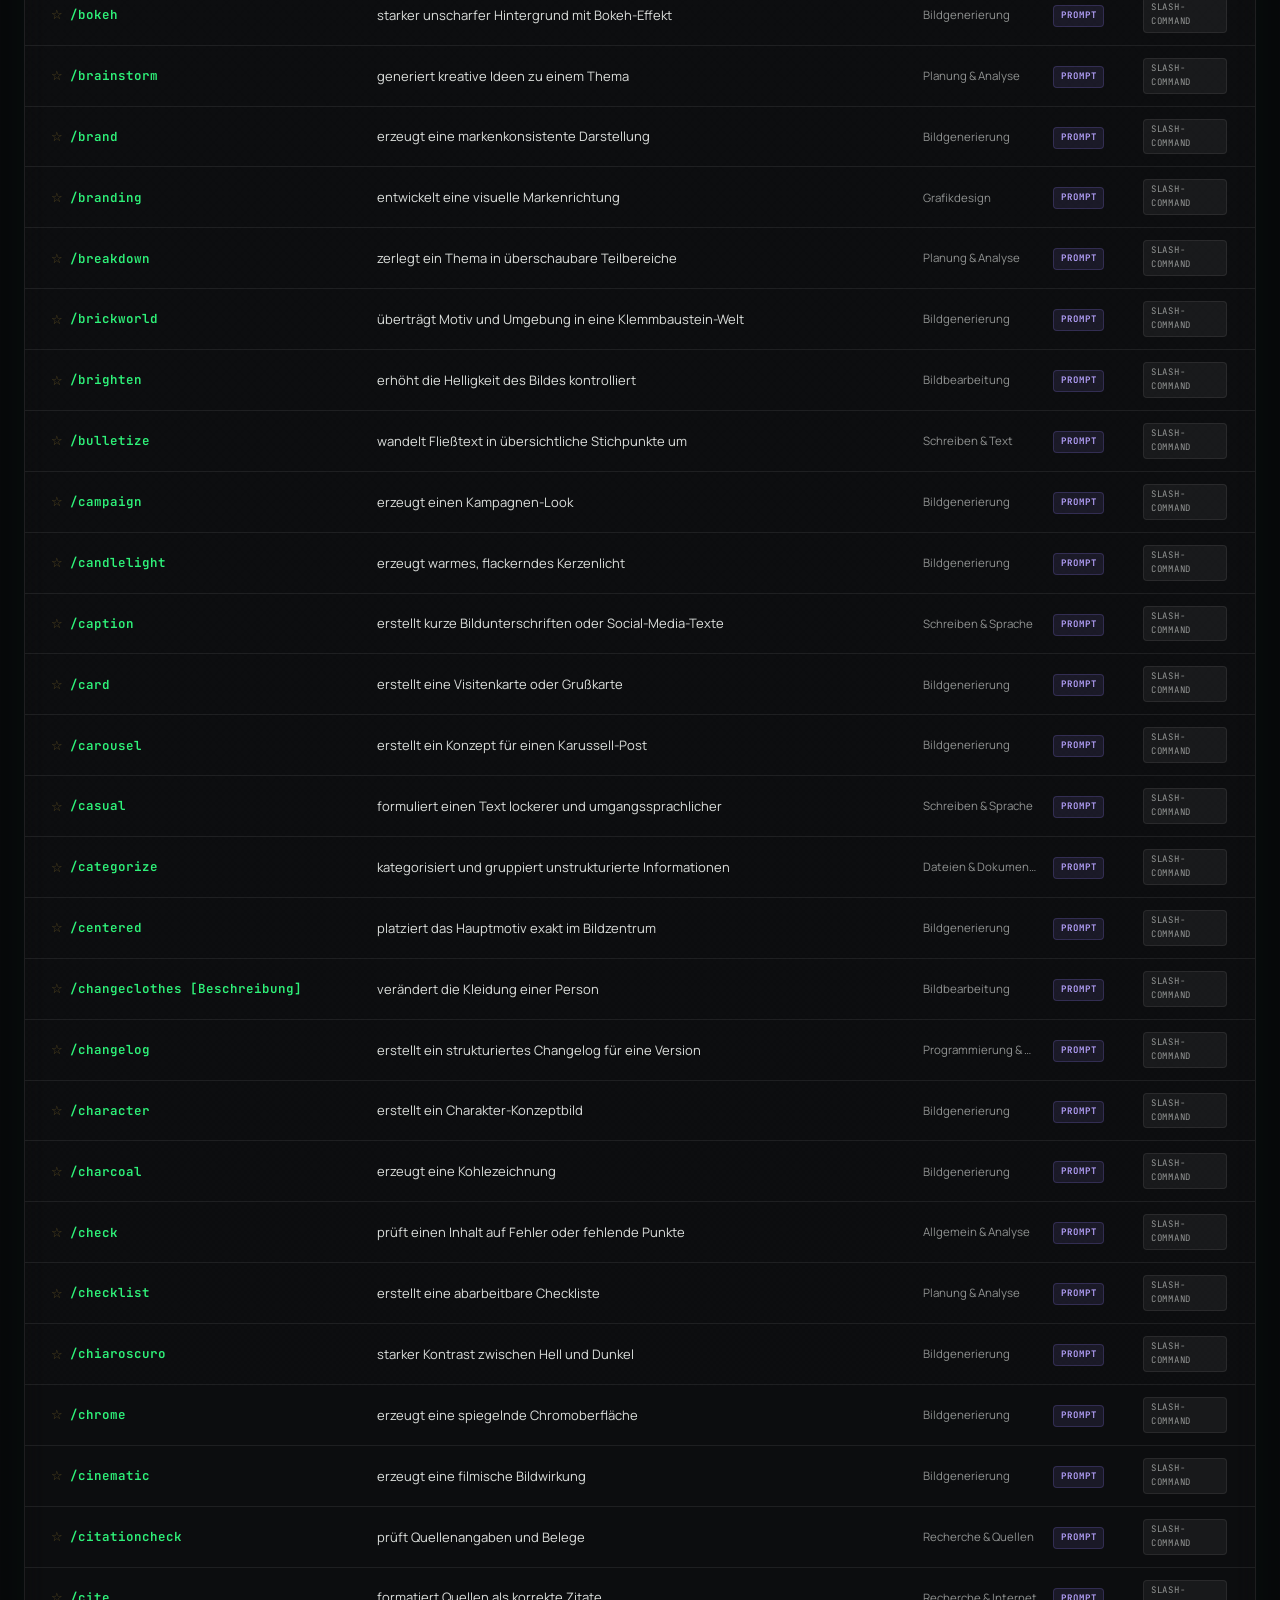
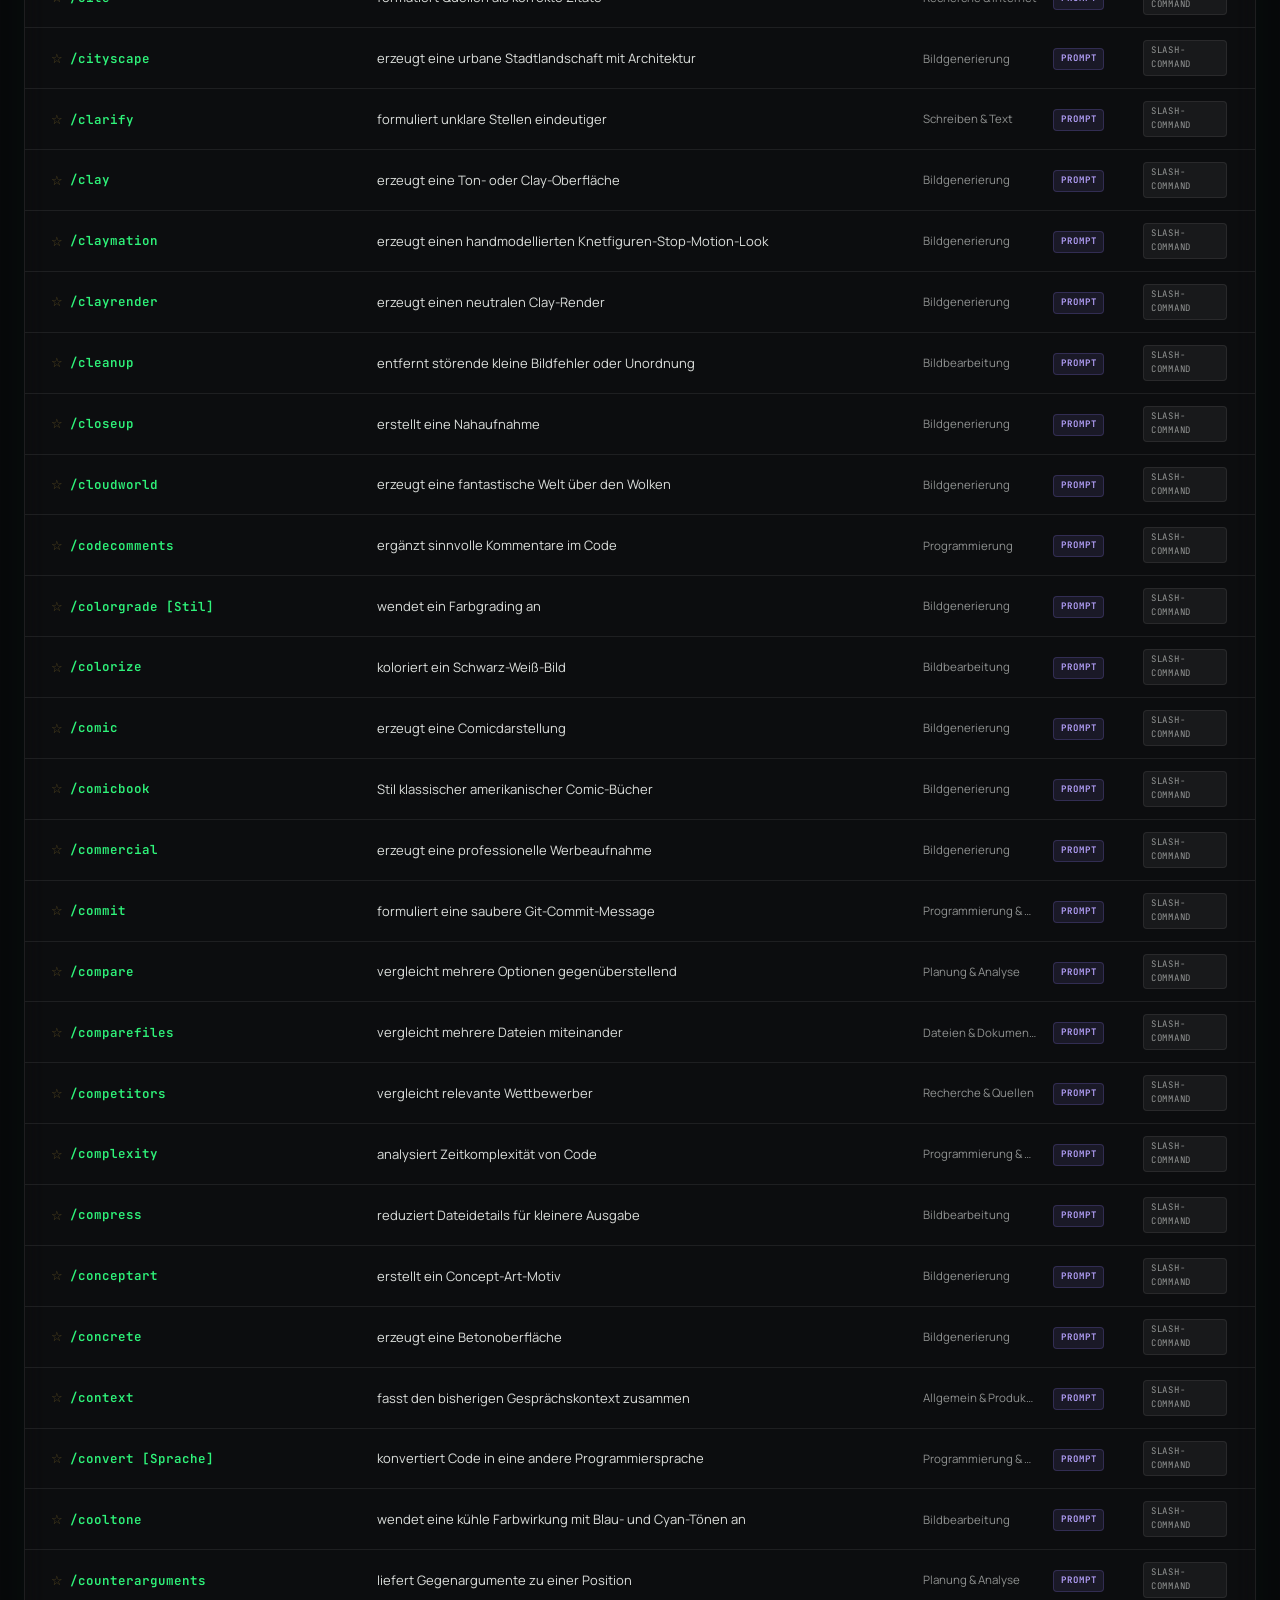
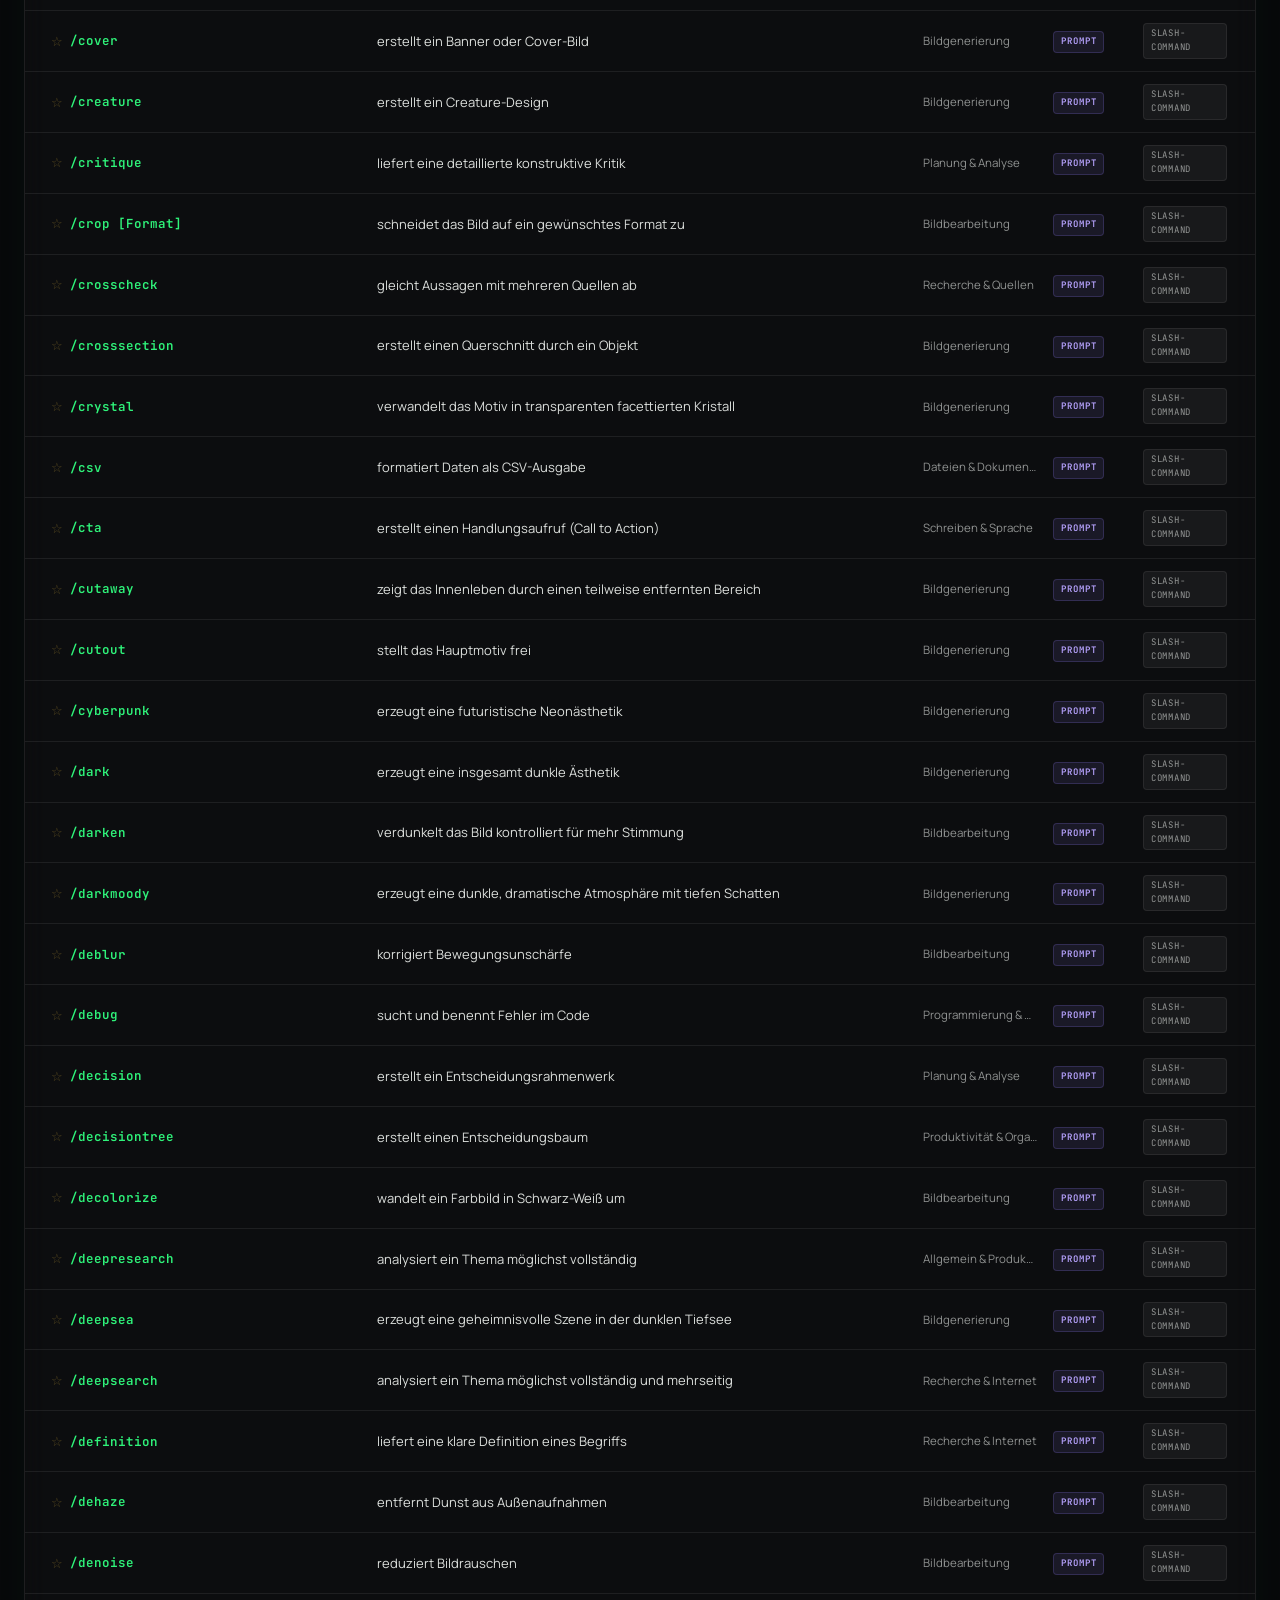
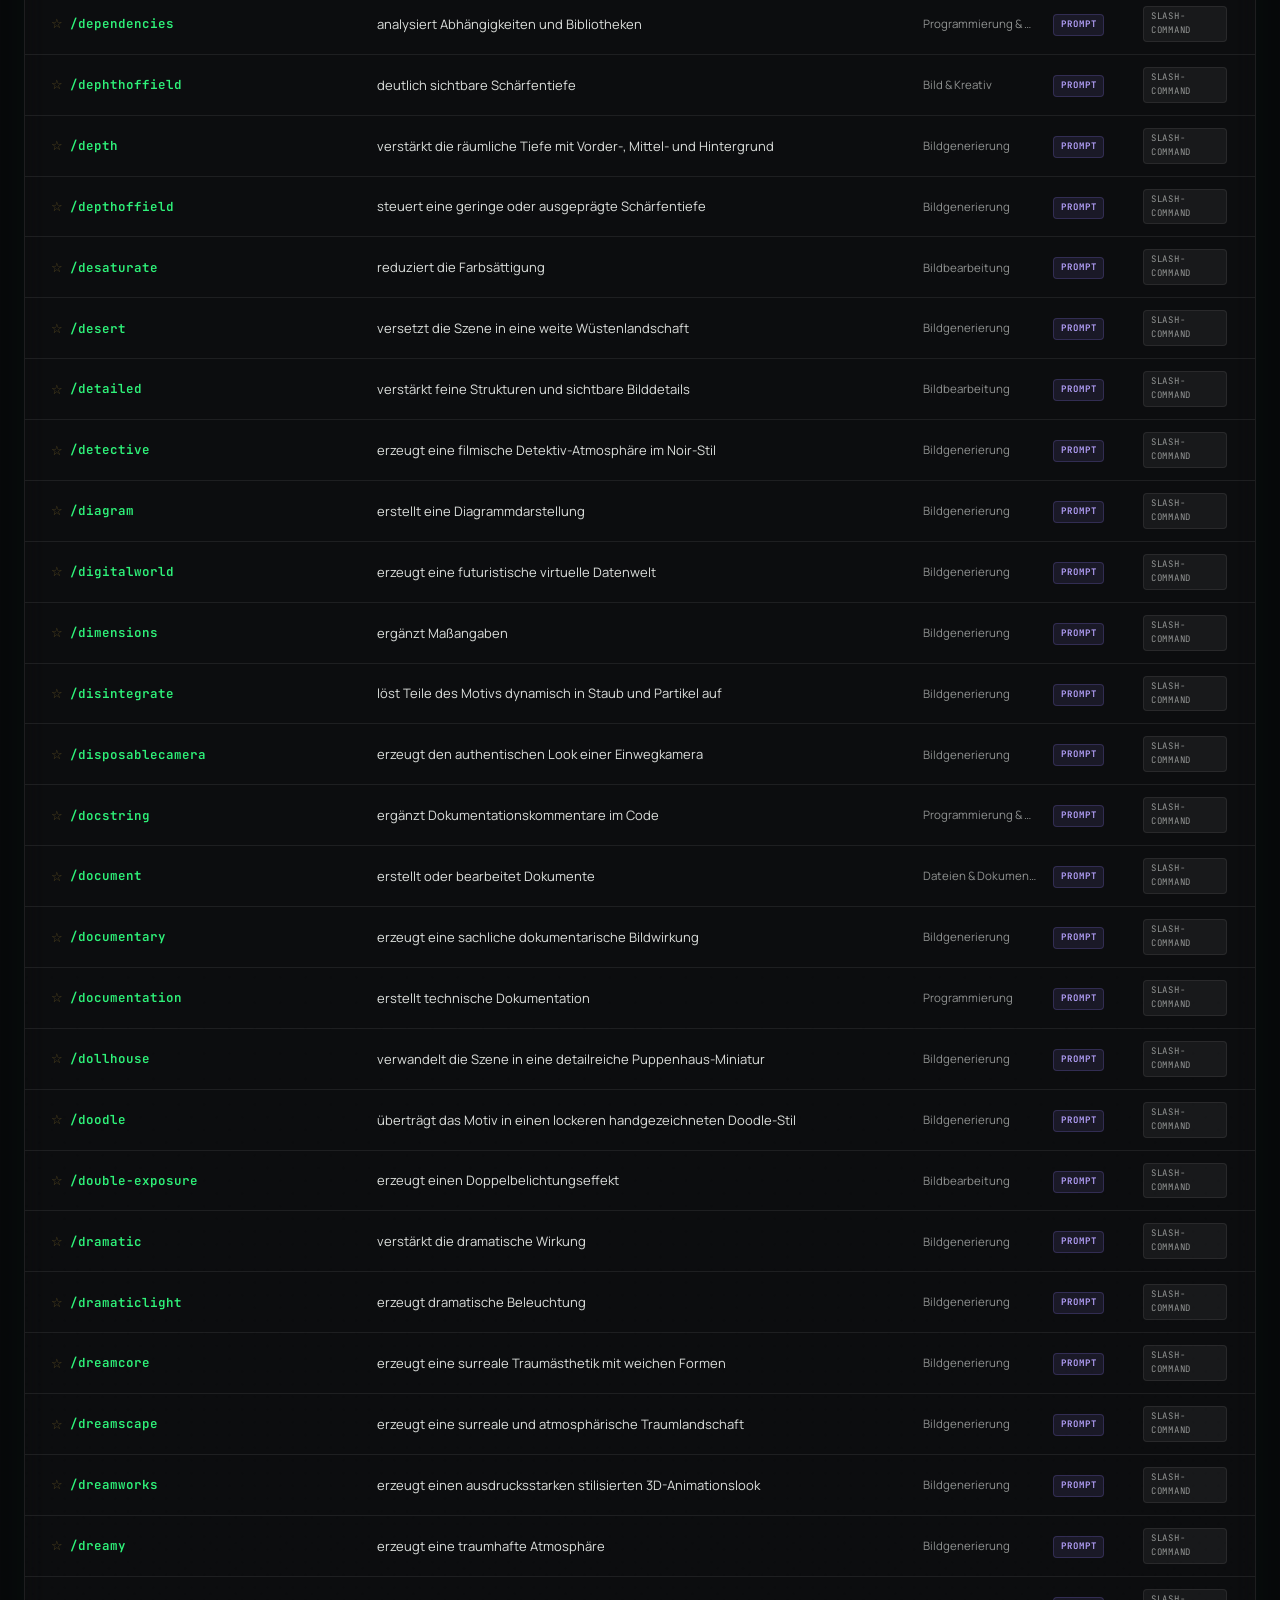
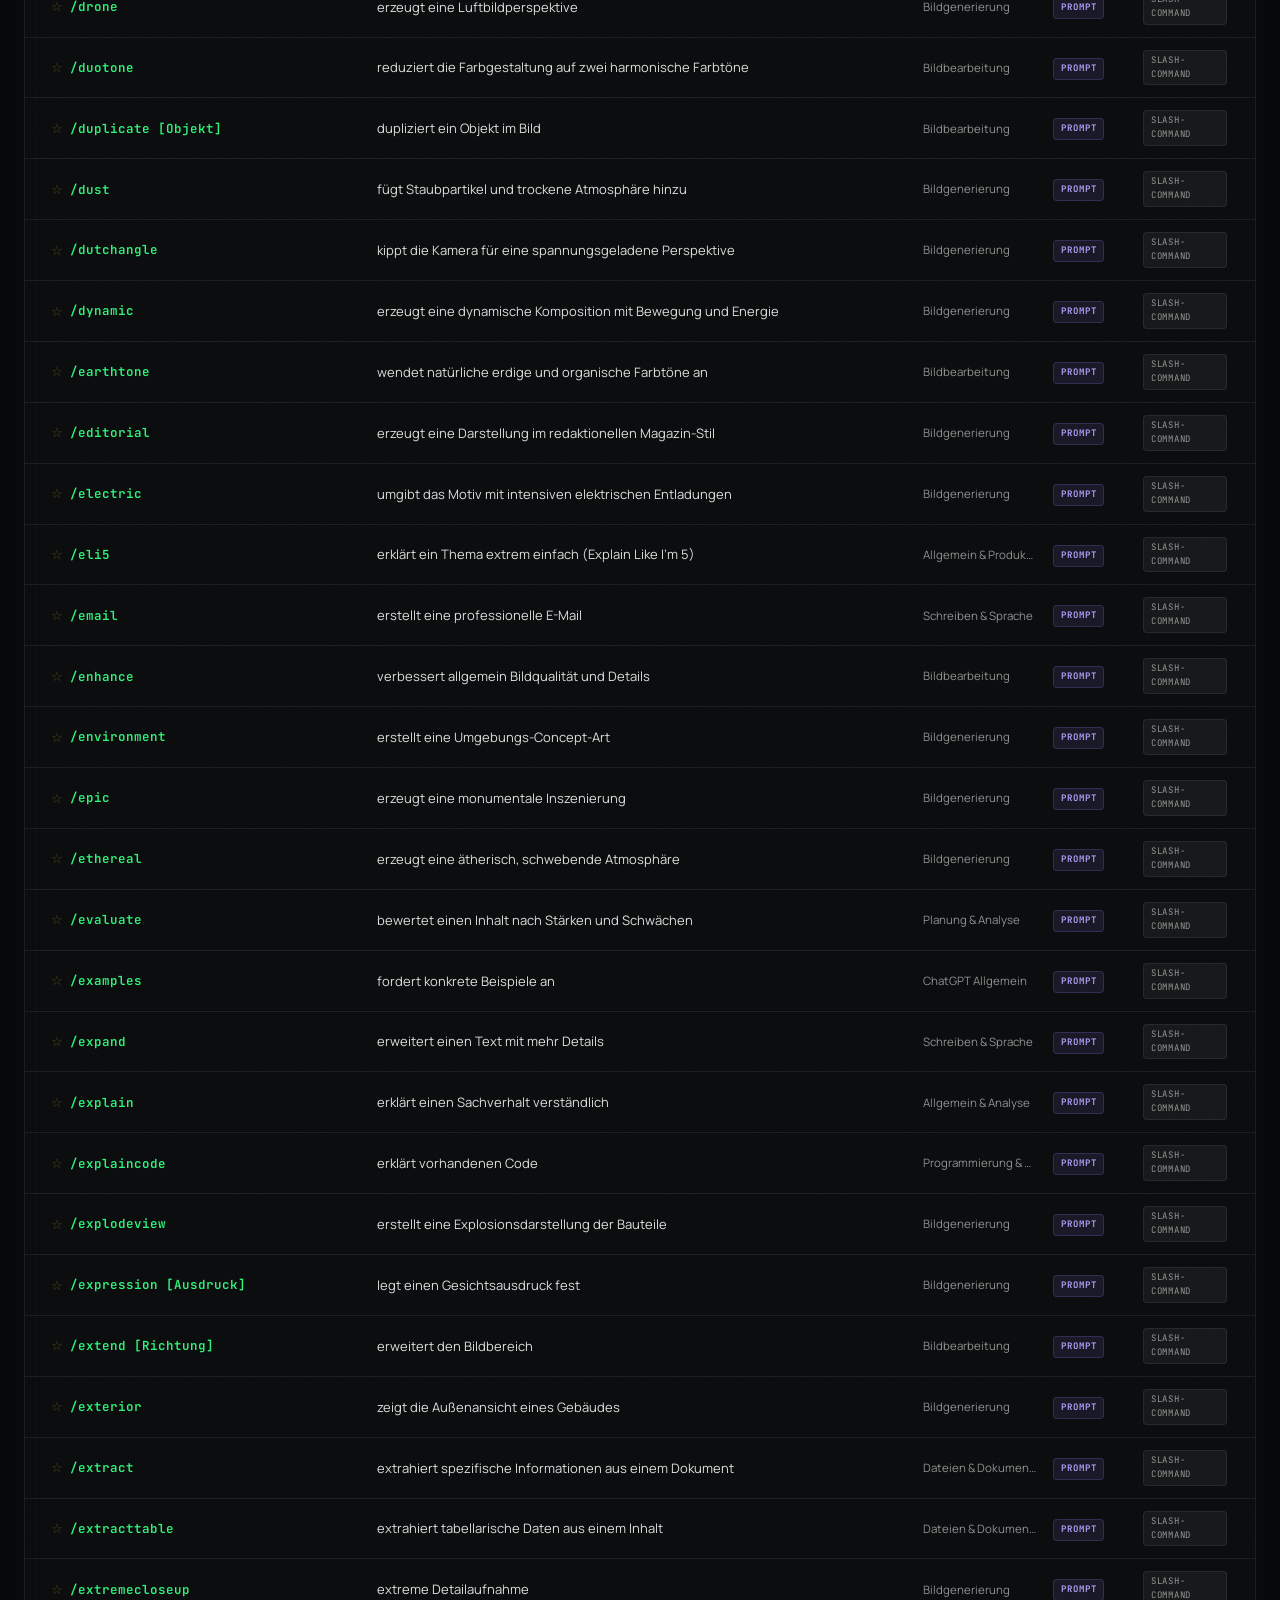
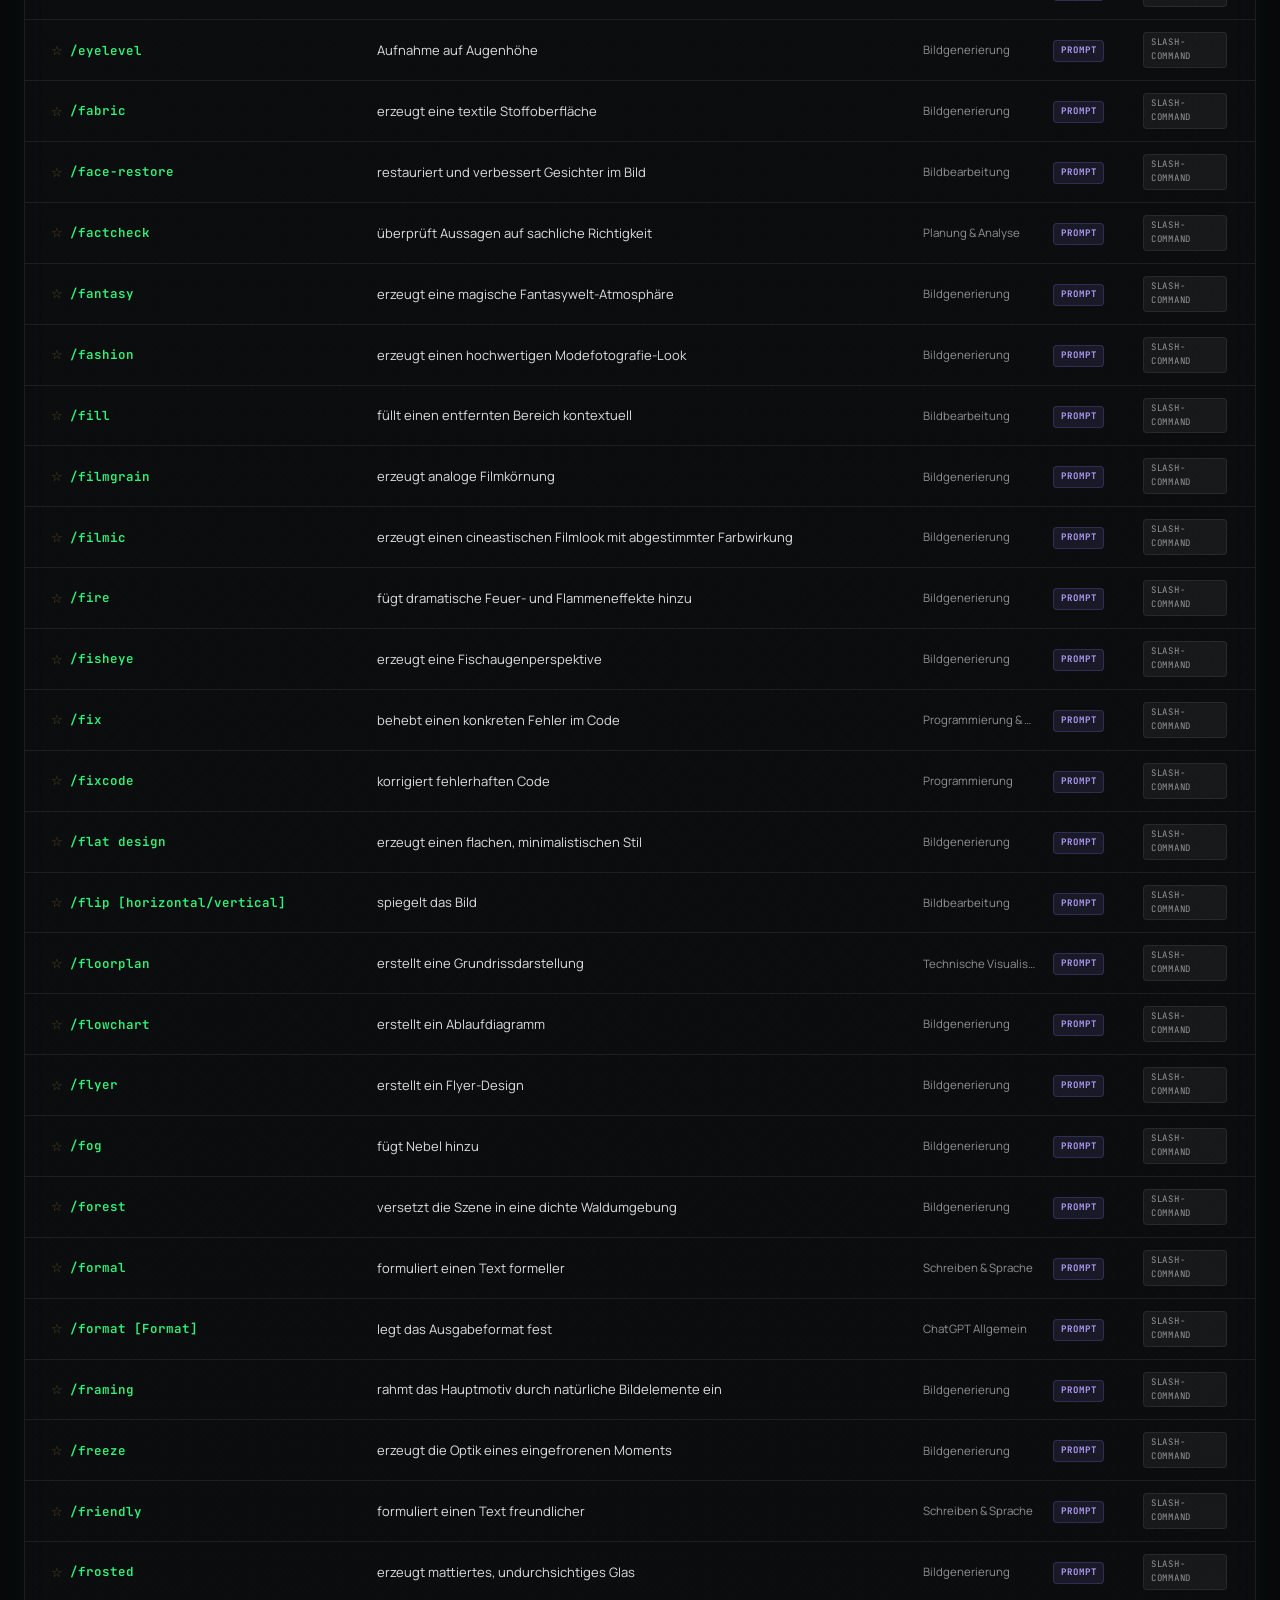
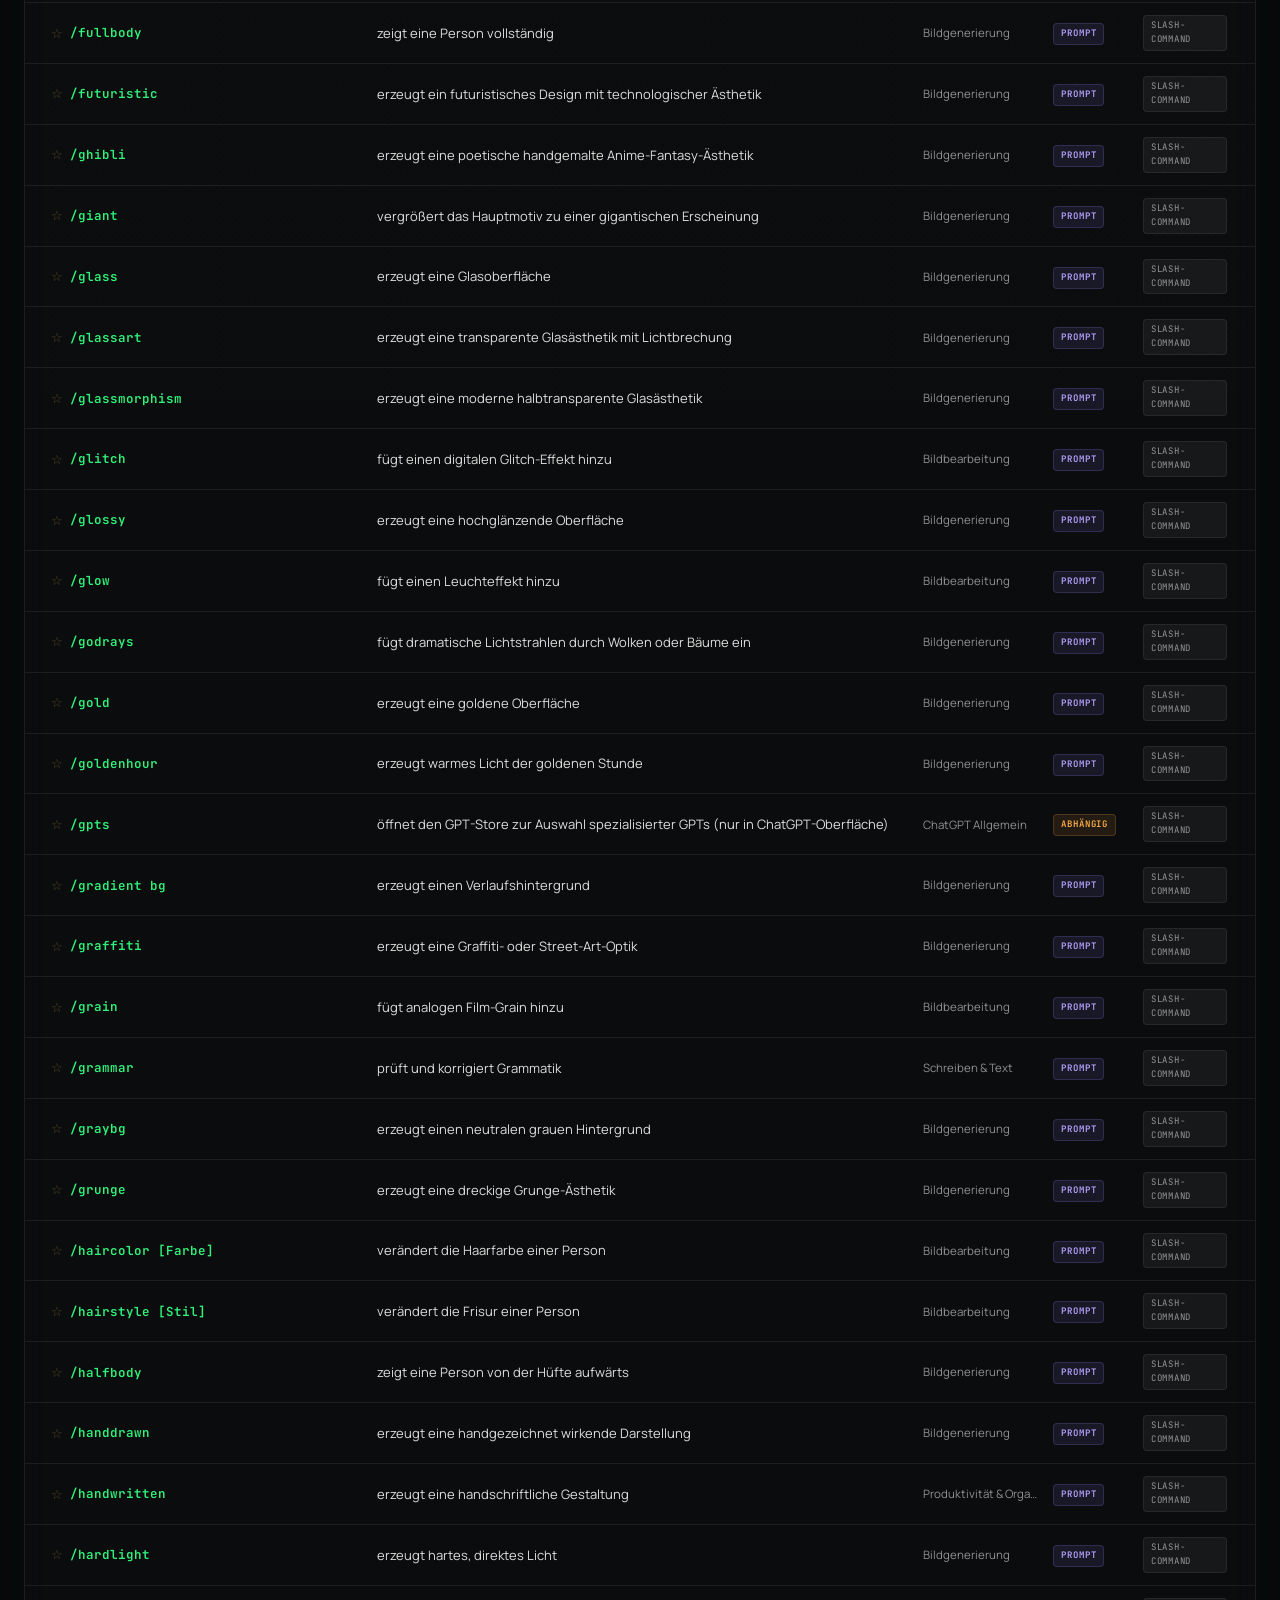
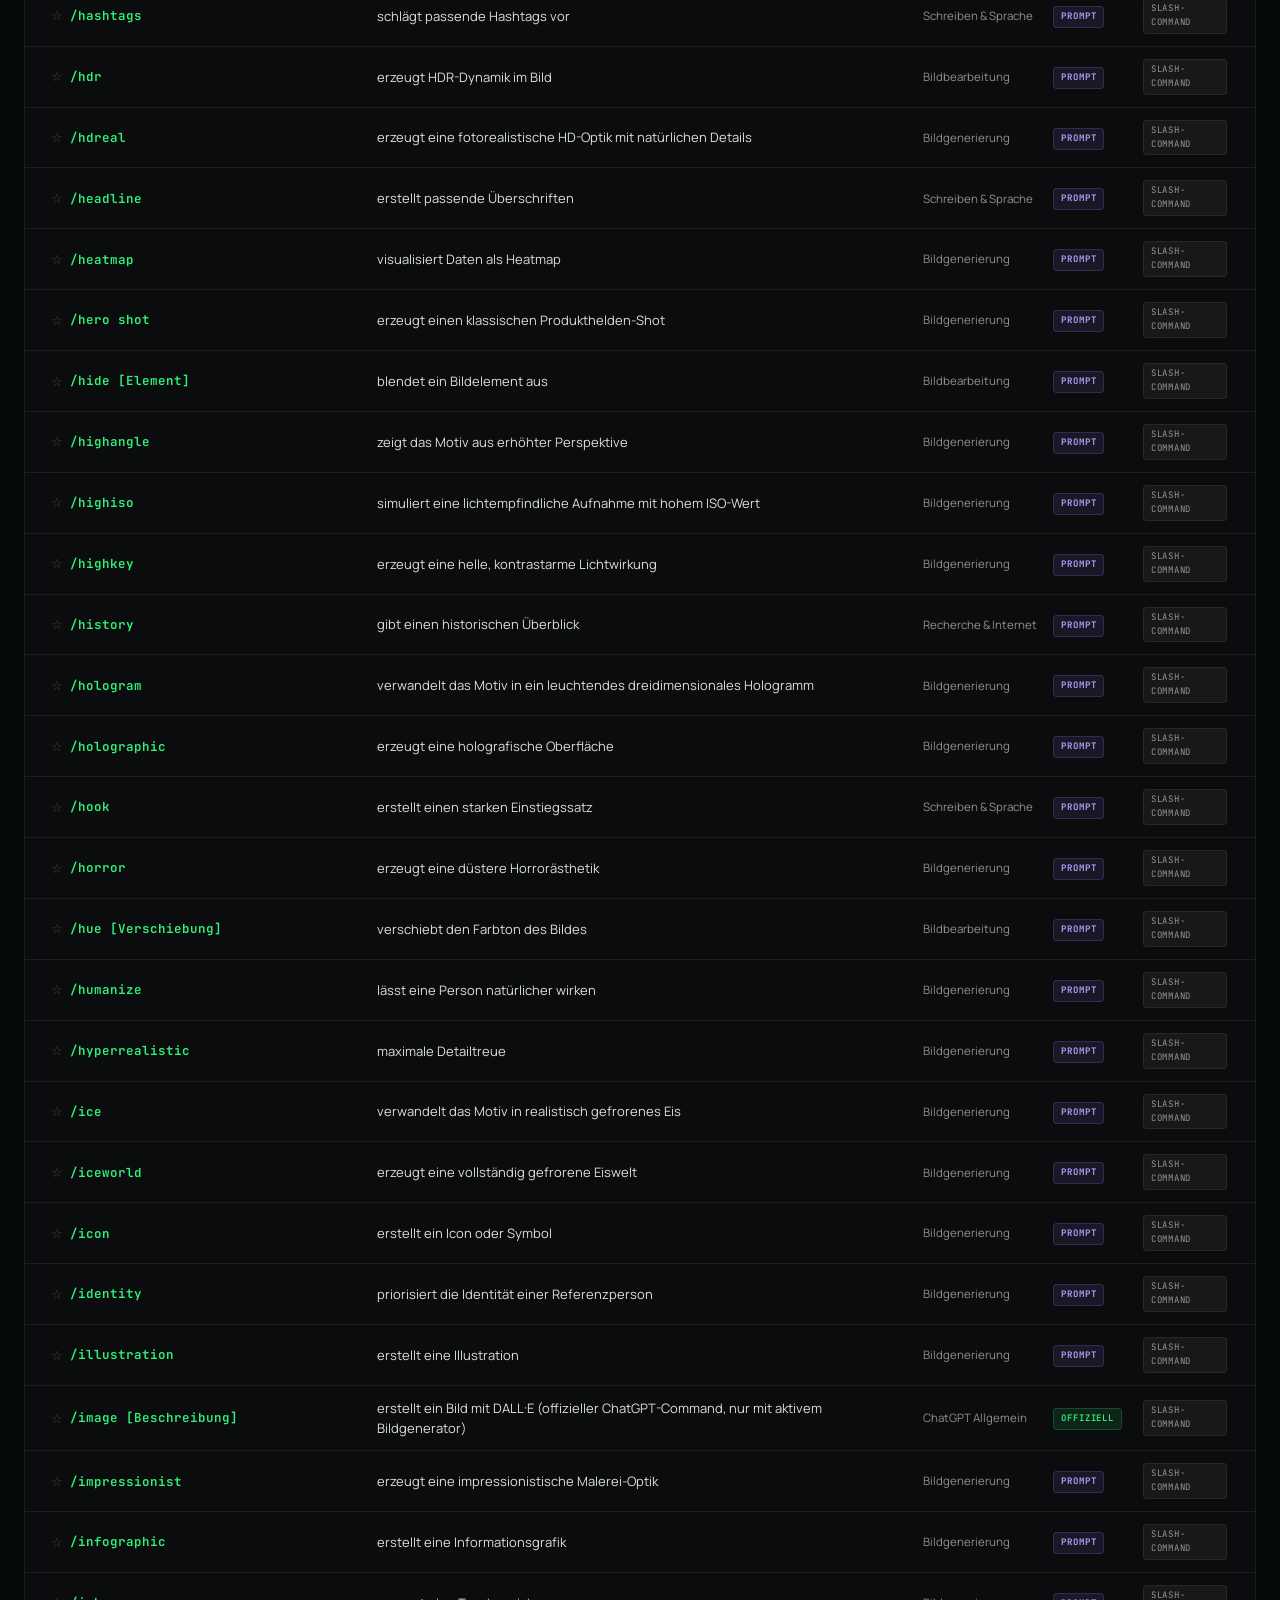
==== commit d8974aae: "feat(commandcore): accessible custom filter dropdowns - Replace the visible native category/status/t" ====
--- a/commandcore/index.html
+++ b/commandcore/index.html
@@ -208,5 +208,6 @@
 </div>
 
 <script src="scripts/commandcore.js"></script>
+<script src="scripts/cc-select.js"></script>
 </body>
 </html>
--- a/commandcore/styles/commandcore.css
+++ b/commandcore/styles/commandcore.css
@@ -230,6 +230,79 @@
   background-repeat: no-repeat; background-position: right 8px center;
 }
 .filter-select:focus { border-color: var(--border-accent); }
+/* Rückfall ohne JavaScript (native Selects sichtbar): Ohne color-scheme zeichnet der
+   Browser die native Liste hell, die Optionen erben aber die helle Schrift des Selects.
+   Daher: dunkles Farbschema nur für die Filter-Selects und deckende Optionsfarben.
+   Mit JavaScript ersetzt cc-select.js die Selects durch eigene Comboboxen (s. u.). */
+.filter-select { color-scheme: dark; }
+.filter-select option {
+  background-color: #111318;
+  color: #eef1ee;
+}
+.filter-select option:checked {
+  background-color: #17382a;
+  background-color: color-mix(in srgb, var(--accent) 24%, #111318);
+  color: #ffffff;
+}
+
+/* ── Filter-Comboboxen (Phase 4.8.1, scripts/cc-select.js) ──
+   Eigene Ausklappliste statt nativem Auswahlfenster: feste Farben, unabhängig
+   vom Farbschema von Browser und Betriebssystem. Akzent je Plattform über --accent. */
+.filter-select[hidden] { display: none !important; }
+.cc-select { position: relative; display: inline-block; max-width: 100%; }
+.cc-combo {
+  display: inline-grid; align-items: center; max-width: 100%;
+  user-select: none; -webkit-user-select: none;
+  -webkit-tap-highlight-color: transparent; touch-action: manipulation;
+}
+.cc-combo-value { display: grid; min-width: 0; }
+.cc-combo-label {                       /* alle Einträge in einer Zelle: Breite = längster Eintrag */
+  grid-area: 1 / 1; visibility: hidden;
+  white-space: nowrap; overflow: hidden; text-overflow: ellipsis;
+}
+.cc-combo-label.is-current { visibility: visible; }
+.cc-combo:hover { border-color: var(--border-accent); }
+.cc-combo:focus-visible { outline: 2px solid var(--accent); outline-offset: 2px; border-color: var(--accent); }
+.cc-combo.is-filtered { color: var(--text); border-color: var(--border-accent); }
+.cc-select.is-open .cc-combo { border-color: var(--accent); }
+
+.cc-listbox {
+  position: absolute; top: calc(100% + 6px); left: 0; z-index: 400;
+  margin: 0; padding: 4px; list-style: none;
+  min-width: 100%; width: max-content; max-width: min(420px, calc(100vw - 24px));
+  max-height: 340px; overflow-y: auto; overscroll-behavior: contain;
+  background: #111318; color: #eef1ee;
+  border: 1px solid rgba(255,255,255,0.14);
+  border-color: color-mix(in srgb, var(--accent) 38%, #2a2e38);
+  border-radius: var(--radius-sm);
+  box-shadow: 0 16px 42px rgba(0,0,0,0.7), 0 0 22px rgba(0,0,0,0.35);
+  scrollbar-width: thin; scrollbar-color: #3a3f4b #111318;
+}
+.cc-listbox[hidden] { display: none; }
+.cc-select.cc-up .cc-listbox { top: auto; bottom: calc(100% + 6px); }
+.cc-select.cc-right .cc-listbox { left: auto; right: 0; }
+.cc-listbox [role="option"] {
+  position: relative; padding: 8px 14px 8px 30px; border-radius: 6px;
+  font-size: 13px; line-height: 1.35; color: #eef1ee; cursor: pointer;
+  white-space: nowrap; overflow: hidden; text-overflow: ellipsis;
+}
+.cc-listbox [role="option"].is-active {
+  background: #1b2a22;
+  background: color-mix(in srgb, var(--accent) 18%, #111318);
+  box-shadow: inset 2px 0 0 var(--accent);
+}
+.cc-listbox [role="option"][aria-selected="true"] { color: var(--accent); font-weight: 700; }
+.cc-listbox [role="option"][aria-selected="true"]::before {
+  content: '✓'; position: absolute; left: 11px; top: 50%; transform: translateY(-50%);
+  color: var(--accent); font-weight: 700;
+}
+@media (max-width: 768px) {
+  .cc-listbox [role="option"] { padding-top: 11px; padding-bottom: 11px; font-size: 14px; }  /* Touch-Ziele ≥ 40 px */
+}
+@media (forced-colors: active) {
+  .cc-listbox { border: 1px solid CanvasText; }
+  .cc-listbox [role="option"].is-active { outline: 2px solid Highlight; outline-offset: -2px; }
+}
 
 .fav-toggle {
   display: flex; align-items: center; gap: 6px;
